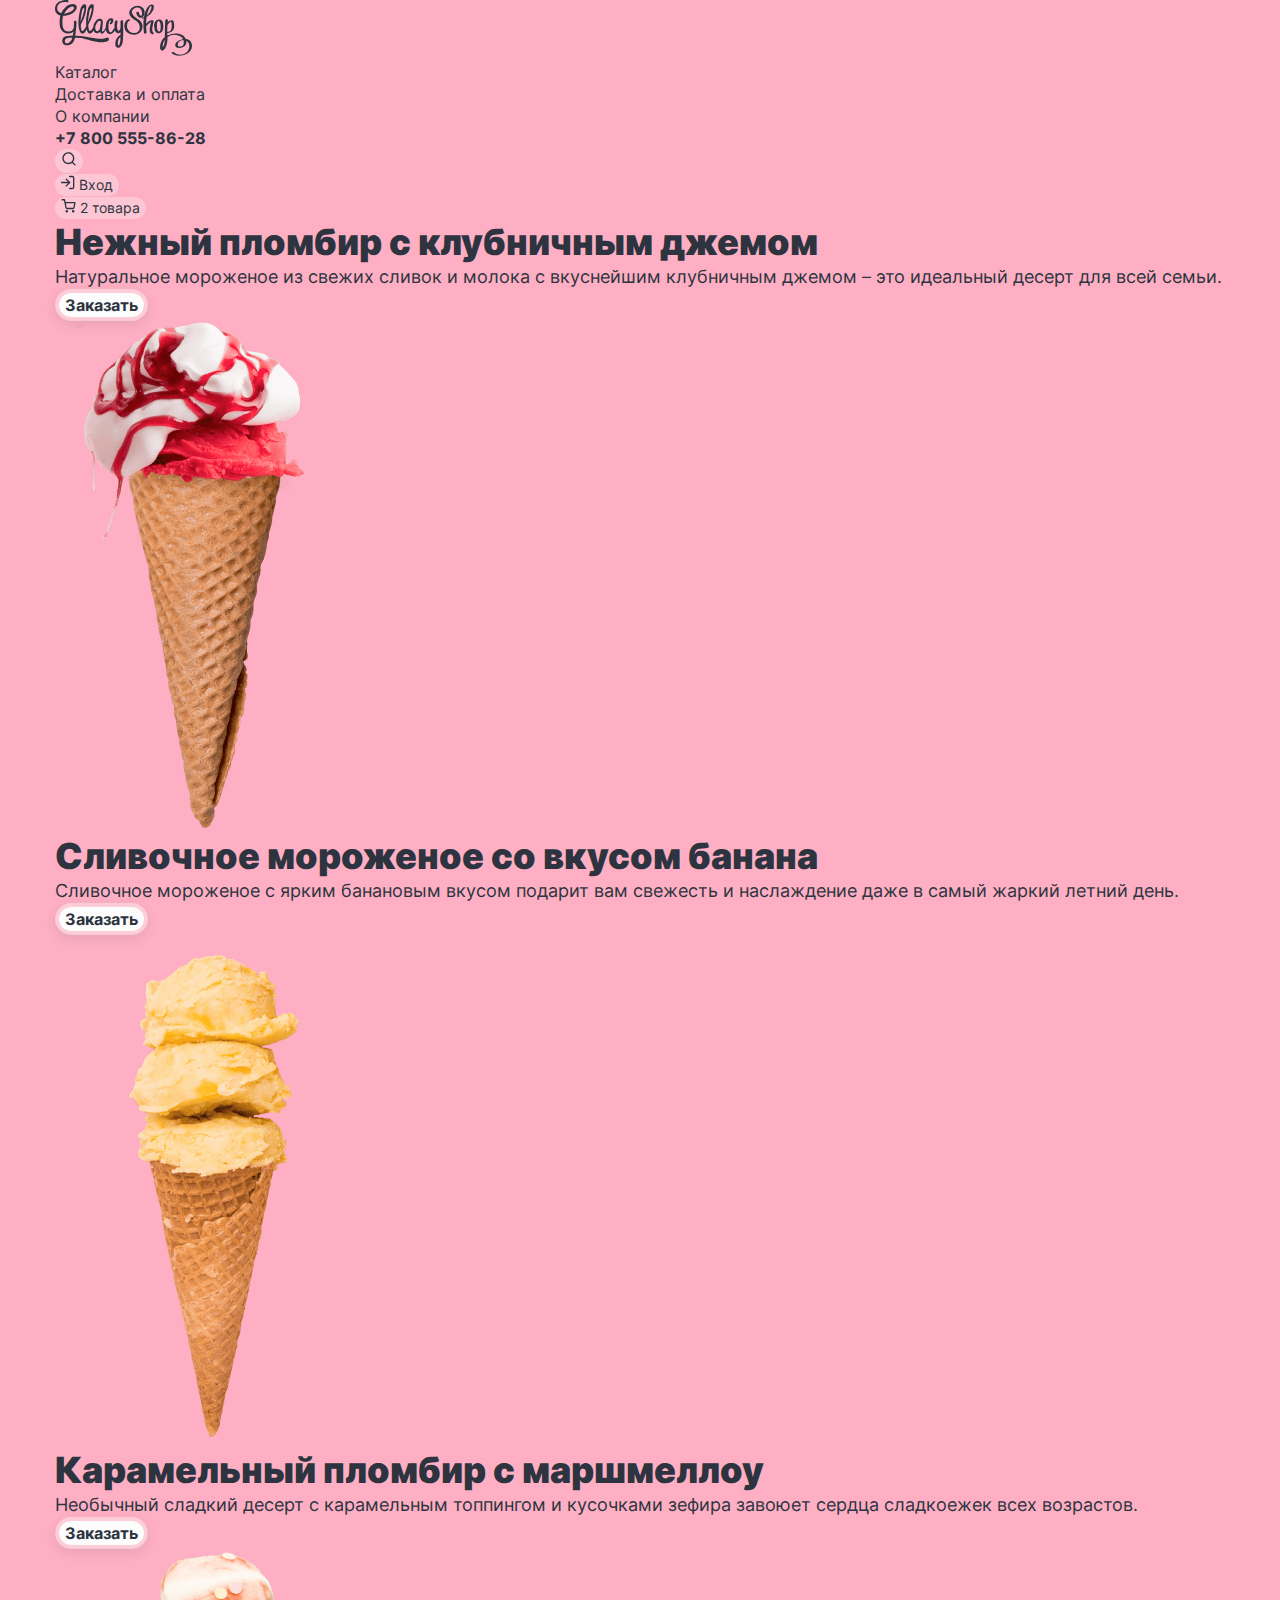
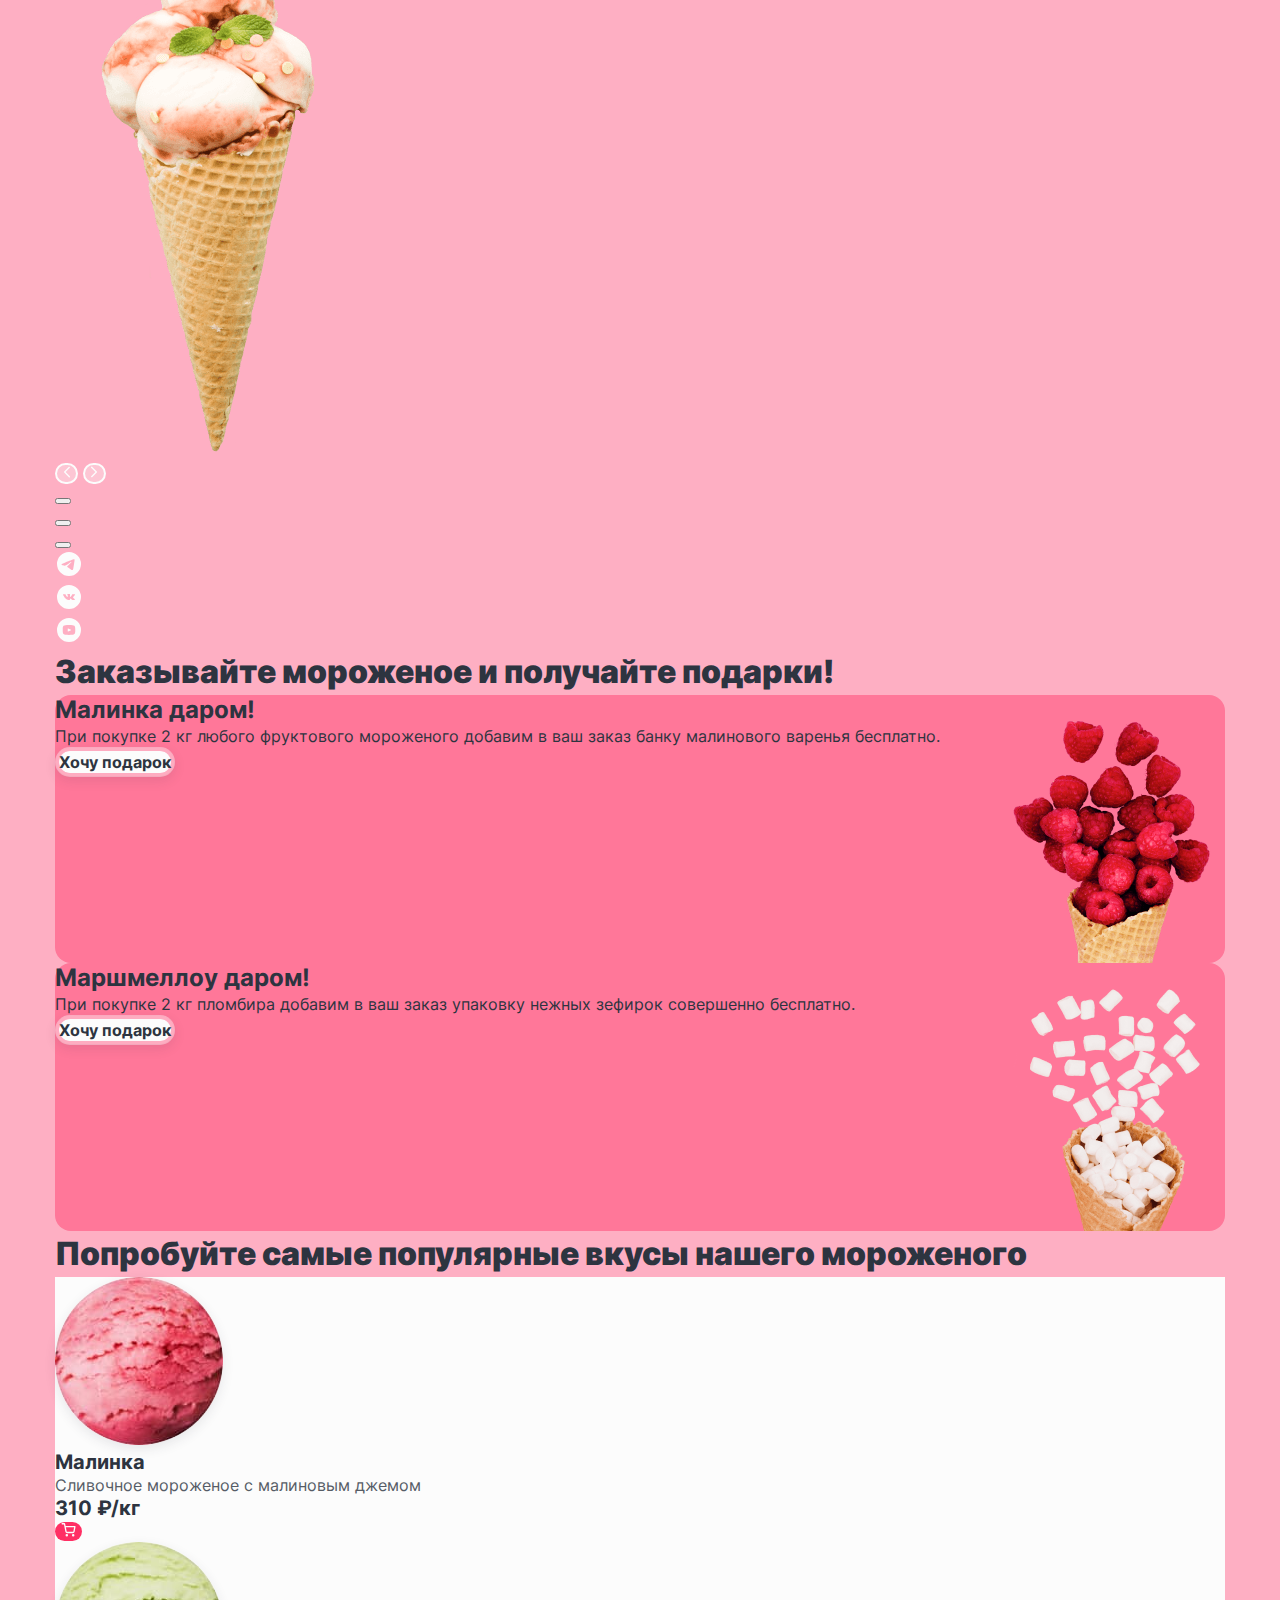
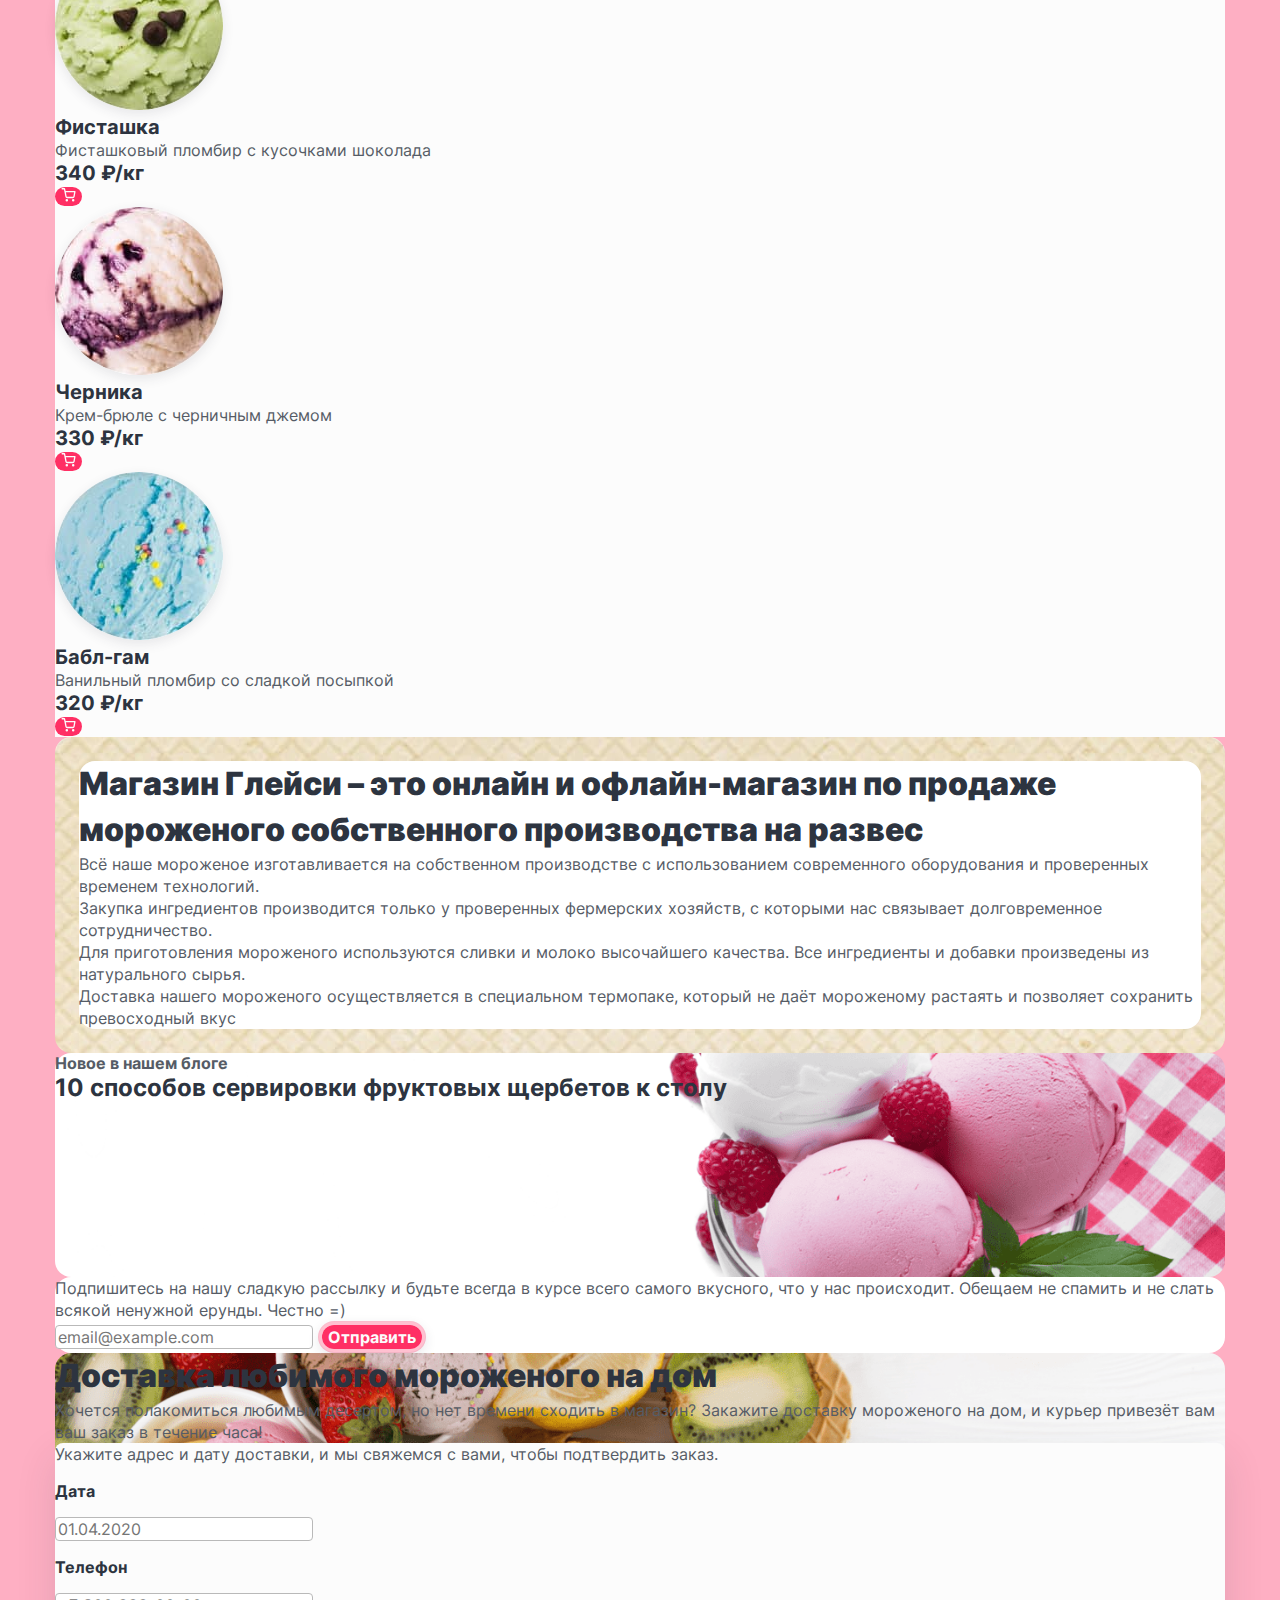
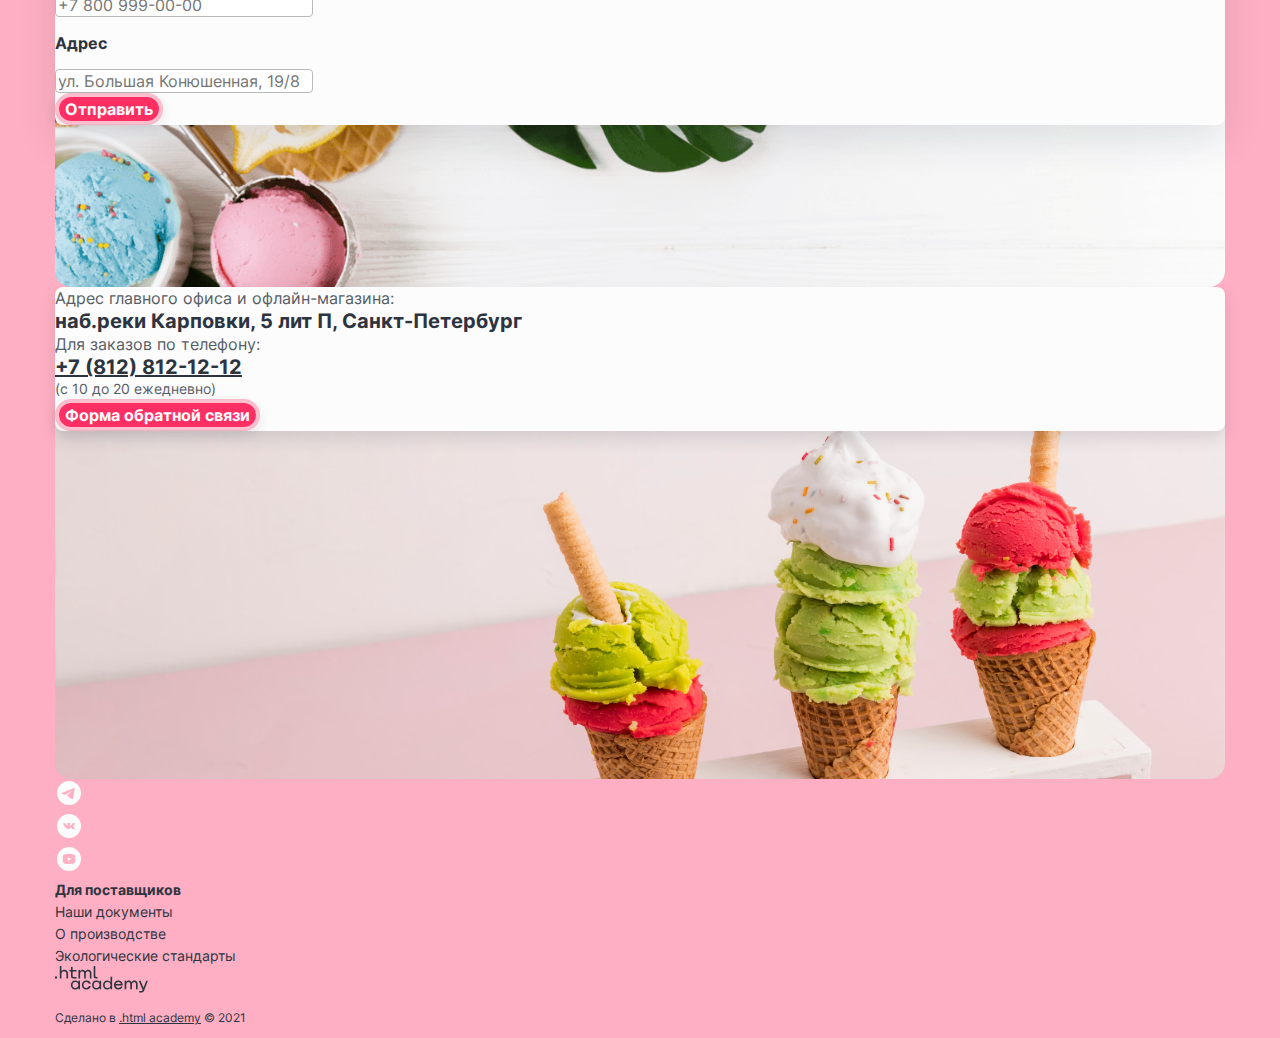
==== index.html @ 7d9c1f9c "Merge pull request #1 from elistratovamaria/master" ====
<!DOCTYPE html>
<html class="page" lang="ru">

  <head>
    <meta charset="utf-8">
    <title>Главная страница Глейси</title>
    <link rel="stylesheet" href="styles/styles.css">
  </head>

  <body class="page-body pink">
    <div class="container">
      <header class="main-header">
        <a class="logo" href="index.html">
          <img class="logo-img" src="images/logo.svg" width="137" height="56" alt="Логотип Глэйси.">
        </a>
        <nav class="main-nav">
          <ul class="main-menu">
            <li class="main-menu-item">
              <a class="main-menu-link" href="catalog.html">Каталог</a>
            </li>
            <li class="main-menu-item">
              <a class="main-menu-link" href="#">Доставка и оплата</a>
            </li>
            <li class="main-menu-item">
              <a class="main-menu-link" href="#">О компании</a>
            </li>
          </ul>
          <a class="nav-phone" href="tel:+78005558628">+7 800 555-86-28</a>
          <ul class="user-menu">
            <li class="user-menu-item">
              <button class="user-menu-button" type="button">
                <svg width="16" height="17" viewBox="0 0 16 17" fill="none" xmlns="http://www.w3.org/2000/svg">
                  <path fill-rule="evenodd" clip-rule="evenodd"
                    d="M2.66 8.19a4.67 4.67 0 1 1 9.34 0 4.67 4.67 0 0 1-9.34 0Zm8.42 4.69a6 6 0 1 1 .94-.94l2.45 2.44a.67.67 0 1 1-.94.95l-2.45-2.45Z"
                    fill="currentColor" />
                </svg>
                <span class="visually-hidden">Поиск</span>
              </button>
            </li>
            <li class="user-menu-item">
              <button class="user-menu-button" type="button">
                <svg width="14" height="15" viewBox="0 0 14 15" fill="none" xmlns="http://www.w3.org/2000/svg">
                  <path fill-rule="evenodd" clip-rule="evenodd"
                    d="M8 1.52c0-.36.3-.66.67-.66h2.66a2 2 0 0 1 2 2v9.33a2 2 0 0 1-2 2H8.67a.67.67 0 0 1 0-1.33h2.66a.67.67 0 0 0 .67-.67V2.86a.67.67 0 0 0-.67-.67H8.67A.67.67 0 0 1 8 1.52Zm-3.14 2.2a.67.67 0 0 1 .94 0l3.33 3.33a.67.67 0 0 1 .2.47.66.66 0 0 1-.2.48L5.8 11.33a.67.67 0 1 1-.94-.94l2.2-2.2H.66a.67.67 0 1 1 0-1.33h6.4l-2.2-2.2a.67.67 0 0 1 0-.94Z"
                    fill="currentColor" />
                </svg>
                <span class="user-menu-text">Вход</span>
              </button>
            </li>
            <li class="user-menu-item">
              <button class="user-menu-button" type="button">
                <svg width="15" height="14" viewBox="0 0 15 14" fill="none" xmlns="http://www.w3.org/2000/svg">
                  <path fill-rule="evenodd" clip-rule="evenodd"
                    d="M1.17.1a.67.67 0 1 0 0 1.34h1.77l.47 2.34v.05l.97 4.83a1.83 1.83 0 0 0 1.82 1.47h5.62a1.83 1.83 0 0 0 1.82-1.47l.93-4.86a.67.67 0 0 0-.66-.8h-9.3L4.14.65a.67.67 0 0 0-.66-.53H1.17Zm4.52 8.3-.81-4.06h8.23l-.78 4.07a.5.5 0 0 1-.49.39H6.18a.5.5 0 0 1-.49-.4Zm-1.13 3.96a1.25 1.25 0 1 1 2.49 0 1.25 1.25 0 0 1-2.5 0Zm6.37 0a1.25 1.25 0 1 1 2.5 0 1.25 1.25 0 0 1-2.5 0Z"
                    fill="currentColor" />
                </svg>
                <span class="user-menu-text">2 товара</span>
              </button>
            </li>
          </ul>
        </nav>
      </header>
      <main class="page-main">
        <h1 class="visually-hidden">Магазин мороженого Глэйси</h1>
        <section class="slider">
          <h2 class="visually-hidden">Слайдер</h2>
          <ul class="slider-list">
            <li class="slider-item slider-item-1 slider-item-active">
              <div class="slider-inner">
                <h3 class="slider-title">Нежный пломбир с клубничным джемом</h3>
                <p class="slider-text">Натуральное мороженое из свежих сливок
                  и молока с вкуснейшим клубничным джемом – это идеальный десерт для всей семьи. </p>
                <button class="slider-button button" type="button">Заказать</button>
              </div>
              <img class="slider-img" src="images/slider-strawberry.png" width="306" height="507"
                alt="Пломбир с клубничным джемом.">
            </li>
            <li class="slider-item slider-item-2 slider-item-inactive">
              <div class="slider-inner">
                <h3 class="slider-title">Сливочное мороженое со вкусом банана</h3>
                <p class="slider-text">Сливочное мороженое с ярким банановым вкусом подарит вам свежесть и наслаждение
                  даже
                  в самый жаркий летний день.</p>
                <button class="slider-button button" type="button">Заказать</button>
              </div>
              <img class="slider-img" src="images/slider-banana.png" width="306" height="507"
                alt="Мороженое со вкусом банана.">
            </li>
            <li class="slider-item slider-item-3 slider-item-inactive">
              <div class="slider-inner">
                <h3 class="slider-title">Карамельный пломбир с маршмеллоу</h3>
                <p class="slider-text">Необычный сладкий десерт с карамельным топпингом и кусочками зефира завоюет
                  сердца
                  сладкоежек всех возрастов.</p>
                <button class="slider-button button" type="button">Заказать</button>
              </div>
              <img class="slider-img" src="images/slider-marshmellow.png" width="306" height="507"
                alt="Карамельный пломбир">
            </li>
          </ul>
          <div class="slider-buttons">
            <button class="slider-button-nav slider-button-prev" type="button">
              <span class="visually-hidden">Предыдущий слайд</span>
              <svg width="7" height="12" viewBox="0 0 7 12" fill="none" xmlns="http://www.w3.org/2000/svg">
                <path fill-rule="evenodd" clip-rule="evenodd"
                  d="M5.86 11.14a.66.66 0 0 0 .95-.95L2.6 6l4.2-4.2a.67.67 0 0 0-.95-.94L1.2 5.52a.66.66 0 0 0 0 .94l4.66 4.68Z"
                  fill="currentColor" />
              </svg>
            </button>
            <button class="slider-button-nav slider-button-next" type="button">
              <span class="visually-hidden">Следующий слайд</span>
              <svg width="7" height="12" viewBox="0 0 7 12" fill="none" xmlns="http://www.w3.org/2000/svg">
                <path fill-rule="evenodd" clip-rule="evenodd"
                  d="M1.14.86a.66.66 0 1 0-.95.95L4.4 6 .2 10.2a.67.67 0 0 0 .95.94L5.8 6.48a.66.66 0 0 0 0-.94L1.15.86Z"
                  fill="currentColor" />
              </svg>
            </button>
          </div>
          <footer class="slider-footer">
            <ol class="slider-pagination">
              <li class="slider-pagination-item">
                <button class="slider-pagination-button slider-pagination-button-current" type="button">
                  <span class="visually-hidden">1 слайд</span>
                </button>
              </li>
              <li class="slider-pagination-item">
                <button class="slider-pagination-button" type="button">
                  <span class="visually-hidden">2 слайд</span>
                </button>
              </li>
              <li class="slider-pagination-item">
                <button class="slider-pagination-button" type="button">
                  <span class="visually-hidden">3 слайд</span>
                </button>
              </li>
            </ol>
            <div class="slider-socials socials">
              <ul class="socials-list">
                <li class="socials-item">
                  <a class="socials-link" href="https://t.me/htmlacademy">
                    <span class="visually-hidden">Telegram</span>
                    <svg width="28" height="28" viewBox="0 0 28 28" fill="none" xmlns="http://www.w3.org/2000/svg">
                      <path fill-rule="evenodd" clip-rule="evenodd"
                        d="M26 14a12 12 0 1 1-24 0 12 12 0 0 1 24 0Zm-11.57-3.14c-1.17.48-3.5 1.49-7 3.01-.57.23-.86.45-.9.67-.04.36.42.5 1.04.7l.27.08c.6.2 1.43.44 1.86.45.39 0 .82-.16 1.3-.48 3.27-2.21 4.96-3.33 5.06-3.35.08-.02.18-.04.25.02.07.07.07.18.06.22-.05.19-1.84 1.86-2.77 2.72a28.24 28.24 0 0 0-.82.79c-.57.54-1 .96.02 1.63.5.32.89.59 1.28.85a88.77 88.77 0 0 0 1.8 1.23c.5.35.95.67 1.5.62.32-.03.66-.33.82-1.23.4-2.13 1.18-6.73 1.36-8.63.01-.16 0-.31-.02-.47a.5.5 0 0 0-.17-.33.78.78 0 0 0-.46-.14c-.46.01-1.15.25-4.48 1.64Z"
                        fill="currentColor" />
                    </svg>
                  </a>
                </li>
                <li class="socials-item">
                  <a class="socials-link" href="https://vk.com/htmlacademy">
                    <span class="visually-hidden">Вконтакте</span>
                    <svg width="28" height="28" viewBox="0 0 28 28" fill="none" xmlns="http://www.w3.org/2000/svg">
                      <path fill-rule="evenodd" clip-rule="evenodd"
                        d="M26 14a12 12 0 1 1-24 0 12 12 0 0 1 24 0Zm-11.41 2.97h-.72s-1.58.09-2.98-1.18c-1.52-1.39-2.86-4.14-2.86-4.14s-.07-.18 0-.27c.1-.1.36-.1.36-.1l1.72-.01s.16.02.27.1c.1.05.15.17.15.17s.28.61.65 1.17c.71 1.08 1.05 1.32 1.29 1.2.35-.16.25-1.53.25-1.53s0-.5-.18-.71c-.14-.17-.41-.22-.53-.24-.1-.01.06-.2.26-.3.31-.13.86-.13 1.5-.13.5 0 .65.03.84.07.46.1.44.41.41 1.08l-.02.7v.18c-.01.34-.02.73.23.88.13.07.45 0 1.26-1.19.38-.56.66-1.23.66-1.23s.07-.12.16-.17c.1-.05.24-.04.24-.04h1.8s.54-.06.63.15c.1.23-.2.75-.94 1.61-.7.82-1.03 1.12-1 1.38.01.2.23.38.66.72.89.73 1.13 1.1 1.18 1.2l.01.01c.4.58-.44.62-.44.62l-1.6.02s-.34.06-.8-.2a3.94 3.94 0 0 1-.69-.6c-.33-.34-.65-.66-.91-.58-.45.12-.44.96-.44.96s0 .18-.1.28c-.1.1-.32.12-.32.12Z"
                        fill="currentColor" />
                    </svg>
                  </a>
                </li>
                <li class="socials-item">
                  <a class="socials-link" href="https://www.youtube.com/user/htmlacademyru">
                    <span class="visually-hidden">Youtube</span>
                    <svg width="28" height="28" viewBox="0 0 28 28" fill="none" xmlns="http://www.w3.org/2000/svg">
                      <path
                        d="m16 13.8-2.8-1.32c-.25-.11-.45.01-.45.29v2.46c0 .28.2.4.45.29L16 14.2c.25-.12.25-.3 0-.42ZM14 2a12 12 0 1 0 0 24 12 12 0 0 0 0-24Zm0 16.88c-6.14 0-6.25-.56-6.25-4.88s.1-4.88 6.25-4.88c6.14 0 6.25.56 6.25 4.88s-.1 4.88-6.25 4.88Z"
                        fill="currentColor" />
                    </svg>
                  </a>
                </li>
              </ul>
            </div>
          </footer>
        </section>
        <section class="gifts">
          <h2 class="gifts-title title">Заказывайте мороженое и получайте подарки!</h2>
          <div class="gifts-raspberry gifts-wrapper">
            <h3 class="gifts-subtitle">Малинка даром!</h3>
            <p class="gifts-text">При покупке 2 кг любого фруктового мороженого добавим в ваш заказ банку малинового
              варенья бесплатно.</p>
            <a class="gifts-link button" href="#">Хочу подарок</a>
          </div>
          <div class="gifts-marshmallow gifts-wrapper">
            <h3 class="gifts-subtitle">Маршмеллоу даром!</h3>
            <p class="gifts-text">При покупке 2 кг пломбира добавим в ваш заказ упаковку нежных зефирок совершенно
              бесплатно.</p>
            <a class="gifts-link button" href="#">Хочу подарок</a>
          </div>
        </section>
        <section class="popular">
          <h2 class="popular-title title">Попробуйте самые популярные вкусы нашего мороженого</h2>
          <ul class="popular-list">
            <li class="popular-item item">
              <div class="popular-item-wrapper item-wrapper">
                <img class="popular-item-img item-img" src="images/catalog-1.jpg" width="168" height="168" alt="">
              </div>
              <h3 class="popular-item-title item-title">Малинка</h3>
              <p class="popular-item-text item-text">Сливочное мороженое с малиновым джемом</p>
              <p class="popular-item-price item-price">310 ₽/кг</p>
              <button class="popular-item-button item-button">
                <span class="visually-hidden">Купить Малинку</span>
                <svg width="15" height="14" viewBox="0 0 15 14" fill="none" xmlns="http://www.w3.org/2000/svg">
                  <path fill-rule="evenodd" clip-rule="evenodd"
                    d="M1.17.1a.67.67 0 1 0 0 1.34h1.77l.47 2.34v.05l.97 4.83a1.83 1.83 0 0 0 1.82 1.47h5.62a1.83 1.83 0 0 0 1.82-1.47l.93-4.86a.67.67 0 0 0-.66-.8h-9.3L4.14.65a.67.67 0 0 0-.66-.53H1.17Zm4.52 8.3-.81-4.06h8.23l-.78 4.07a.5.5 0 0 1-.49.39H6.18a.5.5 0 0 1-.49-.4Zm-1.13 3.96a1.25 1.25 0 1 1 2.49 0 1.25 1.25 0 0 1-2.5 0Zm6.37 0a1.25 1.25 0 1 1 2.5 0 1.25 1.25 0 0 1-2.5 0Z"
                    fill="currentColor" />
                </svg>
              </button>
            </li>
            <li class="popular-item item">
              <div class="popular-item-wrapper item-wrapper">
                <img class="popular-item-img item-img" src="images/catalog-2.jpg" width="168" height="168" alt="">
              </div>
              <h3 class="popular-item-title item-title">Фисташка</h3>
              <p class="popular-item-text item-text">Фисташковый пломбир с кусочками шоколада</p>
              <p class="popular-item-price item-price">340 ₽/кг</p>
              <button class="popular-item-button item-button">
                <span class="visually-hidden">Купить Фисташку</span>
                <svg width="15" height="14" viewBox="0 0 15 14" fill="none" xmlns="http://www.w3.org/2000/svg">
                  <path fill-rule="evenodd" clip-rule="evenodd"
                    d="M1.17.1a.67.67 0 1 0 0 1.34h1.77l.47 2.34v.05l.97 4.83a1.83 1.83 0 0 0 1.82 1.47h5.62a1.83 1.83 0 0 0 1.82-1.47l.93-4.86a.67.67 0 0 0-.66-.8h-9.3L4.14.65a.67.67 0 0 0-.66-.53H1.17Zm4.52 8.3-.81-4.06h8.23l-.78 4.07a.5.5 0 0 1-.49.39H6.18a.5.5 0 0 1-.49-.4Zm-1.13 3.96a1.25 1.25 0 1 1 2.49 0 1.25 1.25 0 0 1-2.5 0Zm6.37 0a1.25 1.25 0 1 1 2.5 0 1.25 1.25 0 0 1-2.5 0Z"
                    fill="currentColor" />
                </svg>
              </button>
            </li>
            <li class="popular-item item">
              <div class="popular-item-wrapper item-wrapper">
                <img class="popular-item-img item-img" src="images/catalog-3.jpg" width="168" height="168" alt="">
              </div>
              <h3 class="popular-item-title item-title">Черника</h3>
              <p class="popular-item-text item-text">Крем-брюле с черничным джемом</p>
              <p class="popular-item-price item-price">330 ₽/кг</p>
              <button class="popular-item-button item-button">
                <span class="visually-hidden">Купить Чернику</span>
                <svg width="15" height="14" viewBox="0 0 15 14" fill="none" xmlns="http://www.w3.org/2000/svg">
                  <path fill-rule="evenodd" clip-rule="evenodd"
                    d="M1.17.1a.67.67 0 1 0 0 1.34h1.77l.47 2.34v.05l.97 4.83a1.83 1.83 0 0 0 1.82 1.47h5.62a1.83 1.83 0 0 0 1.82-1.47l.93-4.86a.67.67 0 0 0-.66-.8h-9.3L4.14.65a.67.67 0 0 0-.66-.53H1.17Zm4.52 8.3-.81-4.06h8.23l-.78 4.07a.5.5 0 0 1-.49.39H6.18a.5.5 0 0 1-.49-.4Zm-1.13 3.96a1.25 1.25 0 1 1 2.49 0 1.25 1.25 0 0 1-2.5 0Zm6.37 0a1.25 1.25 0 1 1 2.5 0 1.25 1.25 0 0 1-2.5 0Z"
                    fill="currentColor" />
                </svg>
              </button>
            </li>
            <li class="popular-item item">
              <div class="popular-item-wrapper item-wrapper">
                <img class="popular-item-img item-img" src="images/catalog-4.jpg" width="168" height="168" alt="">
              </div>
              <h3 class="popular-item-title item-title">Бабл-гам</h3>
              <p class="popular-item-text item-text">Ванильный пломбир со сладкой посыпкой</p>
              <p class="popular-item-price item-price">320 ₽/кг</p>
              <button class="popular-item-button item-button">
                <span class="visually-hidden">Купить Бабл-гам</span>
                <svg width="15" height="14" viewBox="0 0 15 14" fill="none" xmlns="http://www.w3.org/2000/svg">
                  <path fill-rule="evenodd" clip-rule="evenodd"
                    d="M1.17.1a.67.67 0 1 0 0 1.34h1.77l.47 2.34v.05l.97 4.83a1.83 1.83 0 0 0 1.82 1.47h5.62a1.83 1.83 0 0 0 1.82-1.47l.93-4.86a.67.67 0 0 0-.66-.8h-9.3L4.14.65a.67.67 0 0 0-.66-.53H1.17Zm4.52 8.3-.81-4.06h8.23l-.78 4.07a.5.5 0 0 1-.49.39H6.18a.5.5 0 0 1-.49-.4Zm-1.13 3.96a1.25 1.25 0 1 1 2.49 0 1.25 1.25 0 0 1-2.5 0Zm6.37 0a1.25 1.25 0 1 1 2.5 0 1.25 1.25 0 0 1-2.5 0Z"
                    fill="currentColor" />
                </svg>
              </button>
            </li>
          </ul>
        </section>
        <section class="about">
          <div class="about-wrapper">
            <h2 class="about-title title">Магазин Глейси – это онлайн и офлайн-магазин по продаже мороженого
              собственного
              производства на развес</h2>
            <ul class="about-list">
              <li class="about-item">Всё наше мороженое изготавливается на собственном производстве с использованием
                современного оборудования и проверенных временем технологий.</li>
              <li class="about-item">Закупка ингредиентов производится только у проверенных фермерских хозяйств, с
                которыми
                нас связывает долговременное сотрудничество.</li>
              <li class="about-item">Для приготовления мороженого используются сливки и молоко высочайшего качества. Все
                ингредиенты и добавки произведены из натурального сырья.</li>
              <li class="about-item">Доставка нашего мороженого осуществляется в специальном термопаке, который не даёт
                мороженому растаять и позволяет сохранить превосходный вкус</li>
            </ul>
          </div>
        </section>
        <div class="news-mailing-wrapper">
          <section class="news">
            <a class="news-link" href="#">
              <h2 class="news-title">Новое в нашем блоге</h2>
              <p class="news-text">10 способов сервировки фруктовых щербетов к столу</p>
            </a>
          </section>
          <section class="mailing">
            <div class="mailing-inner">
              <h2 class="visually-hidden">Рассылка</h2>
              <p class="mailing-text">Подпишитесь на нашу сладкую рассылку и будьте всегда в курсе всего самого
                вкусного,
                что у нас происходит. Обещаем не спамить и не слать всякой ненужной ерунды. Честно =)</p>
              <form class="mailing-form" method="post" action="https://echo.htmlacademy.ru/">
                <input class="mailing-form-input" type="email" name="mailing" id="mailing"
                  placeholder="email@example.com">
                <label class="visually-hidden" for="mailing">Введите email</label>
                <button class="mailing-button button button-pink" type="button">Отправить</button>
              </form>
            </div>
          </section>
        </div>
        <section class="delivery">
          <h2 class="delivery-title title">Доставка любимого мороженого на дом</h2>
          <p class="delivery-text">Хочется полакомиться любимым десертом, но нет времени сходить в магазин? Закажите
            доставку мороженого на дом, и курьер привезёт вам ваш заказ в течение часа!</p>
          <div class="delivery-form-wrapper">
            <p class="delivery-text">Укажите адрес и дату доставки, и мы свяжемся с вами, чтобы подтвердить заказ.</p>
            <form class="delivery-form" method="post" action="https://echo.htmlacademy.ru/">
              <div class="delivery-form-field-group">
                <p class="delivery-form-text">Дата</p>
                <input class="delivery-form-input" type="text" name="date" id="date" placeholder="01.04.2020">
                <label class="visually-hidden" for="date">Введите дату</label>
              </div>
              <div class="delivery-form-field-group">
                <p class="delivery-form-text">Телефон</p>
                <input class="delivery-form-input" type="tel" name="phone" id="phone" placeholder="+7 800 999-00-00">
                <label class="visually-hidden" for="phone">Введите телефон</label>
              </div>
              <div class="delivery-form-field-group">
                <p class="delivery-form-text">Адрес</p>
                <input class="delivery-form-input" type="text" name="address" id="address"
                  placeholder="ул. Большая Конюшенная, 19/8">
                <label class="visually-hidden" for="date">Введите адрес</label>
              </div>
              <button class="delivery-button button button-pink" type="button">Отправить</button>
            </form>
          </div>
        </section>
        <section class="contacts">
          <h2 class="visually-hidden">Контакты</h2>
          <div class="contacts-wrapper">
            <p class="contacts-title">Адрес главного офиса и офлайн-магазина:</p>
            <p class="contacts-text contacts-address">наб.реки Карповки, 5 лит П, Санкт-Петербург</p>
            <p class="contacts-title">Для заказов по телефону:</p>
            <a class="contacts-text contacts-phone" href="tel:+78128121212">+7 (812) 812-12-12</a>
            <p class="contacts-phone-mark">(с 10 до 20 ежедневно)</p>
            <button class="contacts-connection-link button button-pink" type="button">Форма обратной связи</button>
          </div>
        </section>
      </main>
      <footer class="main-footer">
        <div class="footer-socials socials">
          <ul class="socials-list">
            <li class="socials-item">
              <a class="socials-link" href="https://t.me/htmlacademy">
                <span class="visually-hidden">Telegram</span>
                <svg width="28" height="28" viewBox="0 0 28 28" fill="none" xmlns="http://www.w3.org/2000/svg">
                  <path fill-rule="evenodd" clip-rule="evenodd"
                    d="M26 14a12 12 0 1 1-24 0 12 12 0 0 1 24 0Zm-11.57-3.14c-1.17.48-3.5 1.49-7 3.01-.57.23-.86.45-.9.67-.04.36.42.5 1.04.7l.27.08c.6.2 1.43.44 1.86.45.39 0 .82-.16 1.3-.48 3.27-2.21 4.96-3.33 5.06-3.35.08-.02.18-.04.25.02.07.07.07.18.06.22-.05.19-1.84 1.86-2.77 2.72a28.24 28.24 0 0 0-.82.79c-.57.54-1 .96.02 1.63.5.32.89.59 1.28.85a88.77 88.77 0 0 0 1.8 1.23c.5.35.95.67 1.5.62.32-.03.66-.33.82-1.23.4-2.13 1.18-6.73 1.36-8.63.01-.16 0-.31-.02-.47a.5.5 0 0 0-.17-.33.78.78 0 0 0-.46-.14c-.46.01-1.15.25-4.48 1.64Z"
                    fill="currentColor" />
                </svg>
              </a>
            </li>
            <li class="socials-item">
              <a class="socials-link" href="https://vk.com/htmlacademy">
                <span class="visually-hidden">Вконтакте</span>
                <svg width="28" height="28" viewBox="0 0 28 28" fill="none" xmlns="http://www.w3.org/2000/svg">
                  <path fill-rule="evenodd" clip-rule="evenodd"
                    d="M26 14a12 12 0 1 1-24 0 12 12 0 0 1 24 0Zm-11.41 2.97h-.72s-1.58.09-2.98-1.18c-1.52-1.39-2.86-4.14-2.86-4.14s-.07-.18 0-.27c.1-.1.36-.1.36-.1l1.72-.01s.16.02.27.1c.1.05.15.17.15.17s.28.61.65 1.17c.71 1.08 1.05 1.32 1.29 1.2.35-.16.25-1.53.25-1.53s0-.5-.18-.71c-.14-.17-.41-.22-.53-.24-.1-.01.06-.2.26-.3.31-.13.86-.13 1.5-.13.5 0 .65.03.84.07.46.1.44.41.41 1.08l-.02.7v.18c-.01.34-.02.73.23.88.13.07.45 0 1.26-1.19.38-.56.66-1.23.66-1.23s.07-.12.16-.17c.1-.05.24-.04.24-.04h1.8s.54-.06.63.15c.1.23-.2.75-.94 1.61-.7.82-1.03 1.12-1 1.38.01.2.23.38.66.72.89.73 1.13 1.1 1.18 1.2l.01.01c.4.58-.44.62-.44.62l-1.6.02s-.34.06-.8-.2a3.94 3.94 0 0 1-.69-.6c-.33-.34-.65-.66-.91-.58-.45.12-.44.96-.44.96s0 .18-.1.28c-.1.1-.32.12-.32.12Z"
                    fill="currentColor" />
                </svg>
              </a>
            </li>
            <li class="socials-item">
              <a class="socials-link" href="https://www.youtube.com/user/htmlacademyru">
                <span class="visually-hidden">Youtube</span>
                <svg width="28" height="28" viewBox="0 0 28 28" fill="none" xmlns="http://www.w3.org/2000/svg">
                  <path
                    d="m16 13.8-2.8-1.32c-.25-.11-.45.01-.45.29v2.46c0 .28.2.4.45.29L16 14.2c.25-.12.25-.3 0-.42ZM14 2a12 12 0 1 0 0 24 12 12 0 0 0 0-24Zm0 16.88c-6.14 0-6.25-.56-6.25-4.88s.1-4.88 6.25-4.88c6.14 0 6.25.56 6.25 4.88s-.1 4.88-6.25 4.88Z"
                    fill="currentColor" />
                </svg>
              </a>
            </li>
          </ul>
        </div>
        <div class="footer-menu">
          <ul class="footer-menu-list">
            <li class="footer-menu-item">
              <a class="footer-menu-link" href="#">Для поставщиков</a>
            </li>
            <li class="footer-menu-item">
              <a class="footer-menu-link" href="#">Наши документы</a>
            </li>
            <li class="footer-menu-item">
              <a class="footer-menu-link" href="#">О производстве</a>
            </li>
            <li class="footer-menu-item">
              <a class="footer-menu-link" href="#">Экологические стандарты</a>
            </li>
          </ul>
        </div>
        <div class="copyright">
          <a class="copyright-link" href="https://htmlacademy.ru/">
            <img class="copyright-logo" src="images/logo-htmlacademy.svg" width="93" height="27"
              alt="Логотип HTMLAcademy">
          </a>
          <p class="copyright-text">
            <span>Сделано в</span>
            <a class="copyright-text-link" href="https://htmlacademy.ru/">.html academy</a>
            <span>© 2021</span>
          </p>
        </div>
      </footer>
    </div>
  </body>

</html>
---- styles/styles.css ----
/*Root*/

:root {
  --extra-dark: #2d3440;
  --extra-dark-1: rgba(45, 52, 64, 0.1);
  --extra-dark-12: rgba(45, 52, 64, 0.12);
  --dark: #565c66;
  --neutral: #b9b9b9;
  --light: #e7e7e7;
  --extra-light: #fcfcfc;
  --extra-light-3: rgba(252, 252, 252, 0.3);
  --extra-light-4: rgba(252, 252, 252, 0.4);
  --white: #ffffff;
  --extra-bright-pink: #ff2f64;
  --extra-bright-pink-3: rgba(255, 47, 100, 0.3);
  --bright-pink: #ff4a78;
  --neutral-pink: #ff7799;
  --light-pink: #feafc3;
  --extra-light-pink: #ffcbd8;
  --blue: #69a9ff;
  --yellow: #fcc850;
  --red: #ea5454;
}

/*Global*/

@font-face {
  font-family: "Inter";
  font-style: normal;
  font-weight: 400;
  src: url("../fonts/inter-400.woff2") format("woff2");
  font-display: swap;
}

@font-face {
  font-family: "Inter";
  font-style: normal;
  font-weight: 700;
  src: url("../fonts/inter-700.woff2") format("woff2");
  font-display: swap;
}

@font-face {
  font-family: "Inter";
  font-style: normal;
  font-weight: 900;
  src: url("../fonts/inter-900.woff2") format("woff2");
  font-display: swap;
}

*,
*::before,
*::after {
  box-sizing: border-box;
}


img {
  max-width: 100%;
  object-fit: cover;
}

.visually-hidden {
  position: absolute;
  width: 1px;
  height: 1px;
  margin: -1px;
  padding: 0;
  border: 0;
  clip: rect(0 0 0 0);
  overflow: hidden;
}

.page {
  height: 100%;
}

.page-body {
  display: flex;
  flex-direction: column;
  min-width: 1200px;
  height: 100%;
  margin: 0;
  font-family: "Inter", sans-serif;
  font-weight: 400;
  font-size: 16px;
  line-height: 22px;
  color: var(--dark);
  background-color: var(--light-pink);
}

.pink {
  background-color: var(--light-pink);
}

.blue {
  background-color: var(--blue);
}

.yellow {
  background-color: var(--yellow);
}

.container {
  width: 1170px;
  margin: 0 auto;
}

/*Button*/

.button {
  font: inherit;
  font-weight: 700;
  text-decoration: none;
  color: var(--extra-dark);
  background-color: var(--extra-light);
  border: 4px solid var(--extra-light-4);
  border-radius: 26px;
  box-shadow: 0 4px 12px var(--extra-dark-1);
  background-clip: padding-box;
}

.button-pink {
  color: var(--extra-light);
  background-color: var(--extra-bright-pink);
  border: 4px solid var(--extra-bright-pink-3);
}

/*Header*/

.main-menu {
  margin: 0;
  padding: 0;
  list-style: none;
}

.main-menu-link {
  font-size: 16px;
  line-height: 20px;
  color: var(--extra-dark);
  text-decoration: none;
}

.nav-phone {
  font-size: 16px;
  line-height: 20px;
  font-weight: 700;
  color: var(--extra-dark);
  text-decoration: none;
}

.user-menu {
  margin: 0;
  padding: 0;
  list-style: none;
}

.user-menu-button {
  font-family: inherit;
  font-size: 14px;
  line-height: 20px;
  color: var(--extra-dark);
  background-color: var(--extra-light-3);
  border: none;
  border-radius: 27px;
  cursor: pointer;
}

/*Slider*/

.slider-list {
  margin: 0;
  padding: 0;
  list-style: none;
}

.slider-title {
  margin: 0;
  font-size: 36px;
  line-height: 46px;
  font-weight: 900;
  color: var(--extra-dark);
}

.slider-text {
  margin: 0;
  font-size: 18px;
  line-height: 24px;
  color: var(--extra-dark);
}

.slider-button-nav {
  color: var(--extra-light);
  background-color: var(--extra-light-3);
  border: 2px solid var(--extra-light);
  border-radius: 26px;
}

.slider-pagination {
  margin: 0;
  padding: 0;
  list-style: none;
}

/*Socials*/

.socials-list {
  margin: 0;
  padding: 0;
  list-style: none;
}

.socials-link {
  color: var(--extra-light);
}

/*Gifts*/

.title {
  margin: 0;
  font-size: 32px;
  line-height: 46px;
  font-weight: 900;
  color: var(--extra-dark);
}

.gifts-subtitle {
  margin: 0;
  font-size: 24px;
  line-height: 30px;
  font-weight: 700;
  color: var(--extra-dark);
}

.gifts-text {
  margin: 0;
  color: var(--extra-dark);
}

.gifts-wrapper {
  min-height: 268px;
  background-color: var(--neutral-pink);
  background-repeat: no-repeat;
  background-position: 100% 0;
  border-radius: 16px;
}

.gifts-raspberry {
  background-image: url("../images/raspberry.png");
}

.gifts-marshmallow {
  background-image: url("../images/marshmellow.png");
}

.gifts-link {
  display: inline-block;
}

/*Popular*/

.popular-list {
  margin: 0;
  padding: 0;
  list-style: none;
}

/*Catalog*/

.item {
  background-color: var(--extra-light);
}

.item-img {
  border-radius: 50%;
  box-shadow: 0 4px 12px var(--extra-dark-1);
}

.item-title {
  margin: 0;
  font-size: 20px;
  line-height: 24px;
  font-weight: 700;
  color: var(--extra-dark);
}

.item-text {
  margin: 0;
}

.item-price {
  margin: 0;
  font-size: 20px;
  line-height: 24px;
  font-weight: 700;
  color: var(--extra-dark);
}

.item-button {
  color: var(--extra-light);
  background-color: var(--extra-bright-pink);
  border: none;
  border-radius: 26px;
}

/*About*/

.about {
  padding: 24px;
  border-radius: 16px;
  background-image: url("../images/background-about.jpg");
}

.about-wrapper {
  border-radius: 16px;
  background-color: var(--white);
}

.about-list {
  margin: 0;
  padding: 0;
  list-style: none;
}

/*News*/

.news {
  min-height: 224px;
  background-image: url("../images/background-blog.png");
  background-size: cover;
  background-repeat: no-repeat;
  background-position: 50% 50%;
  border-radius: 16px;
}

.news-link {
  text-decoration: none;
  color: var(--dark);
}

.news-title {
  margin: 0;
  font-size: 16px;
  line-height: 20px;
}

.news-text {
  margin: 0;
  font-size: 24px;
  line-height: 30px;
  font-weight: 700;
  color: var(--extra-dark);
}

/*Mailing*/

.mailing-inner {
  background-color: var(--white);
  border-radius: 16px;
}

.mailing-text {
  margin: 0;
}

.mailing-form-input {
  font-family: inherit;
  font-size: 16px;
  line-height: 20px;
  color: var(--neutral);
  border: 1px solid var(--neutral);
  border-radius: 4px;
}

/*Delivery*/

.delivery {
  min-height: 534px;
  background-image: url("../images/background-mailing.png");/*Перевернуть*/
  background-size: cover;
  border-radius: 16px;
}

.delivery-text {
  margin: 0;
}

.delivery-form-wrapper {
  background-color: var(--extra-light);
  box-shadow: 0 15px 40px var(--extra-dark-12);
  border-radius: 8px;
}

.delivery-form-text {
  line-height: 20px;
  font-weight: 700;
  color: var(--extra-dark);
}

.delivery-form-input {
  font-family: inherit;
  font-size: 16px;
  line-height: 20px;
  color: var(--neutral);
  border: 1px solid var(--neutral);
  border-radius: 4px;
}

/*Contacts*/

.contacts {
  min-height: 492px;
  background-image: url("../images/background-contacts.jpg");
  background-size: cover;
  border-radius: 16px;
}

.contacts-wrapper {
  background-color: var(--extra-light);
  box-shadow: 0 8px 16px var(--extra-dark-12);
  border-radius: 8px;
}

.contacts-title {
  margin: 0;
}

.contacts-text {
  margin: 0;
  font-size: 20px;
  line-height: 24px;
  font-weight: 700;
  color: var(--extra-dark);
}

.contacts-phone-mark {
  margin: 0;
  font-size: 14px;
  line-height: 20px;
}

/*Footer*/

.footer-menu-list {
  margin: 0;
  padding: 0;
  list-style: none;
}

.footer-menu-link {
  font-size: 14px;
  line-height: 20px;
  color: var(--extra-dark);
  text-decoration: none;
}

.footer-menu-item:first-child .footer-menu-link {
  font-weight: 700;
}

.copyright-text {
  font-size: 12px;
  line-height: 16px;
  color: var(--extra-dark);
}

.copyright-text-link {
  color: var(--extra-dark);
}
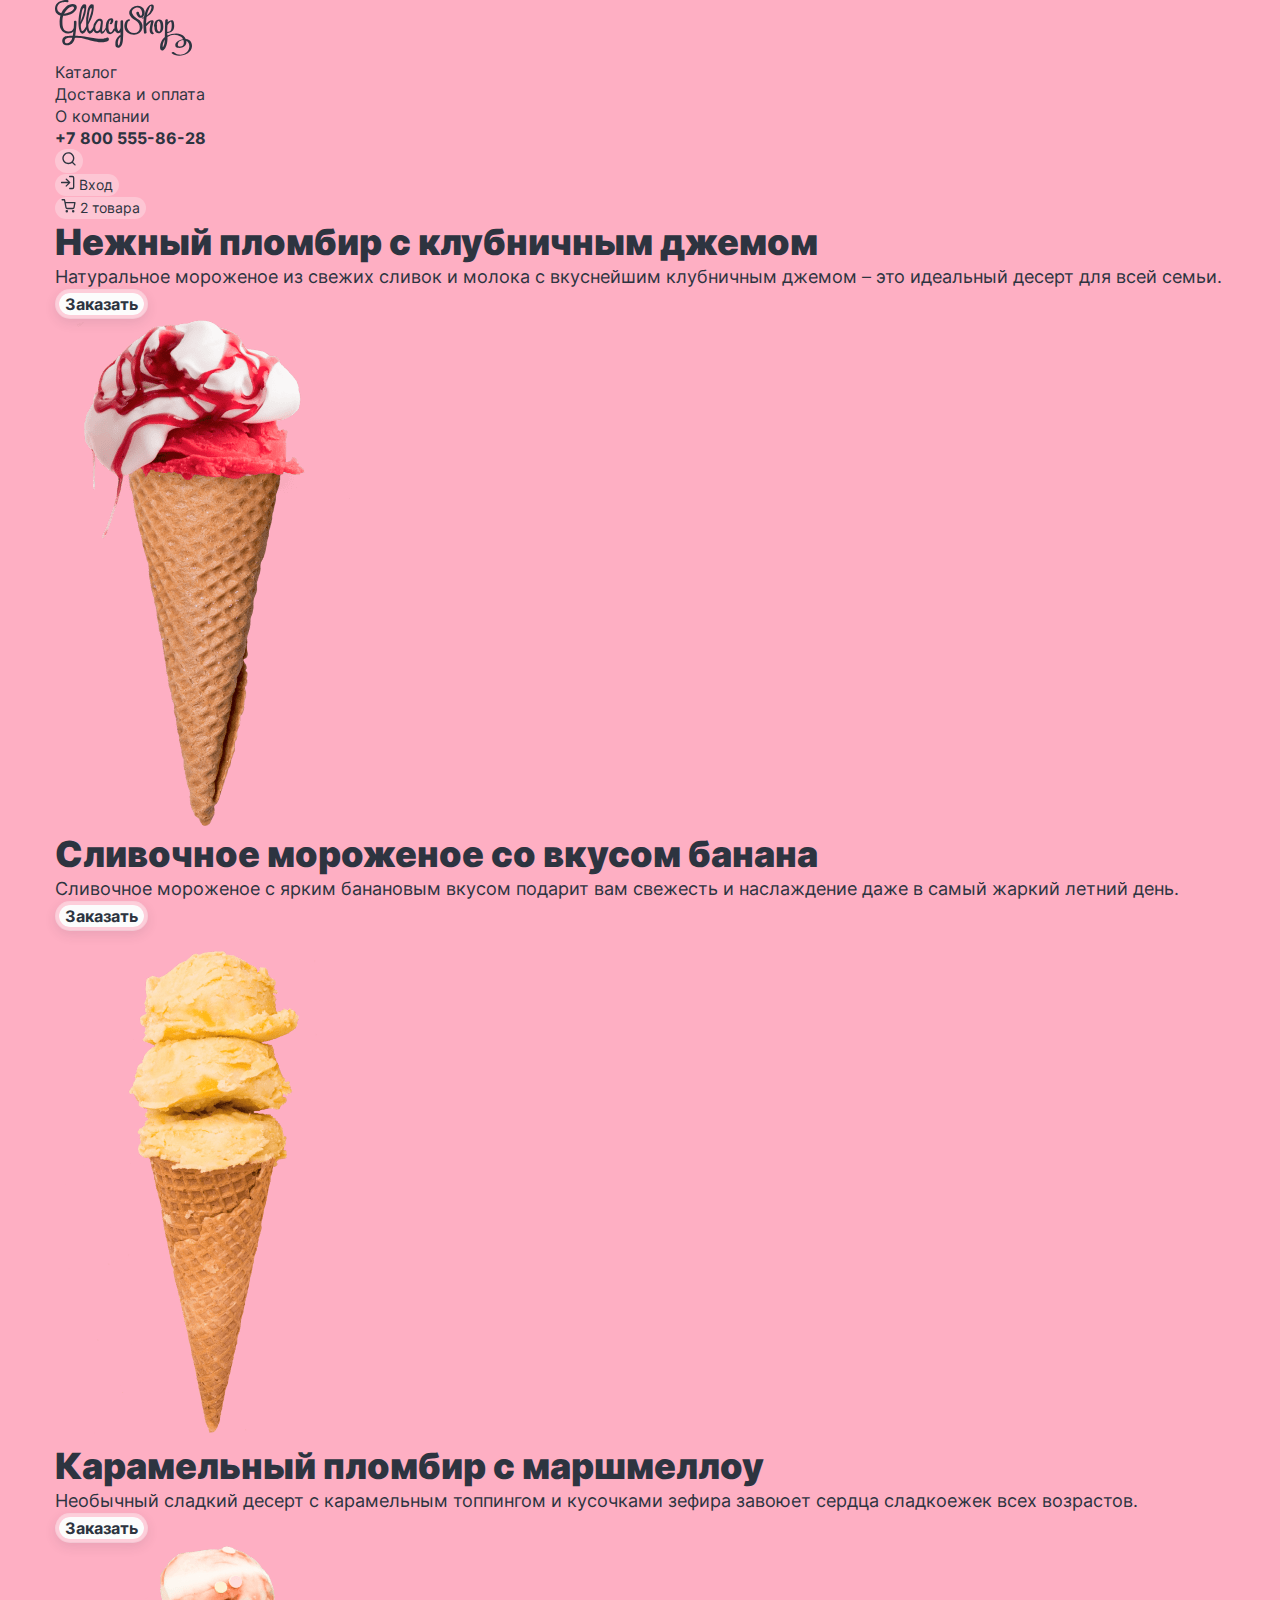
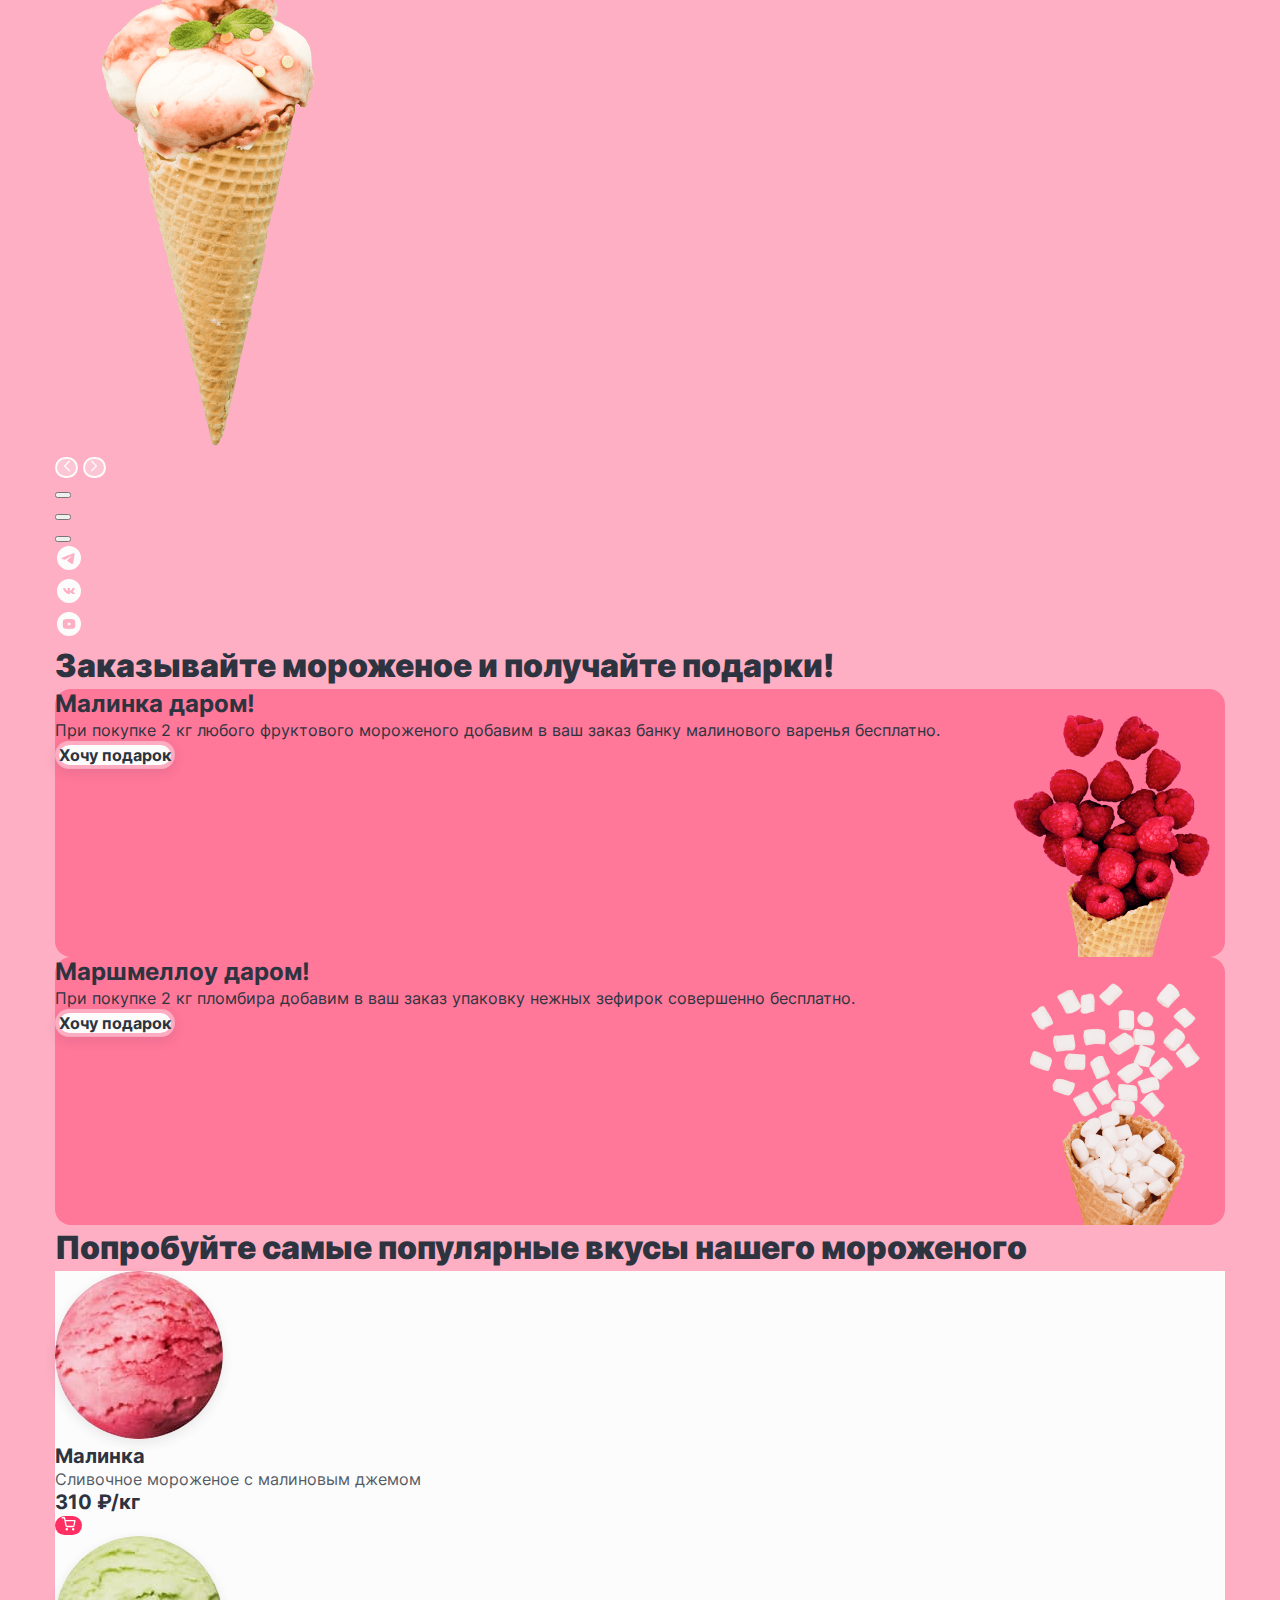
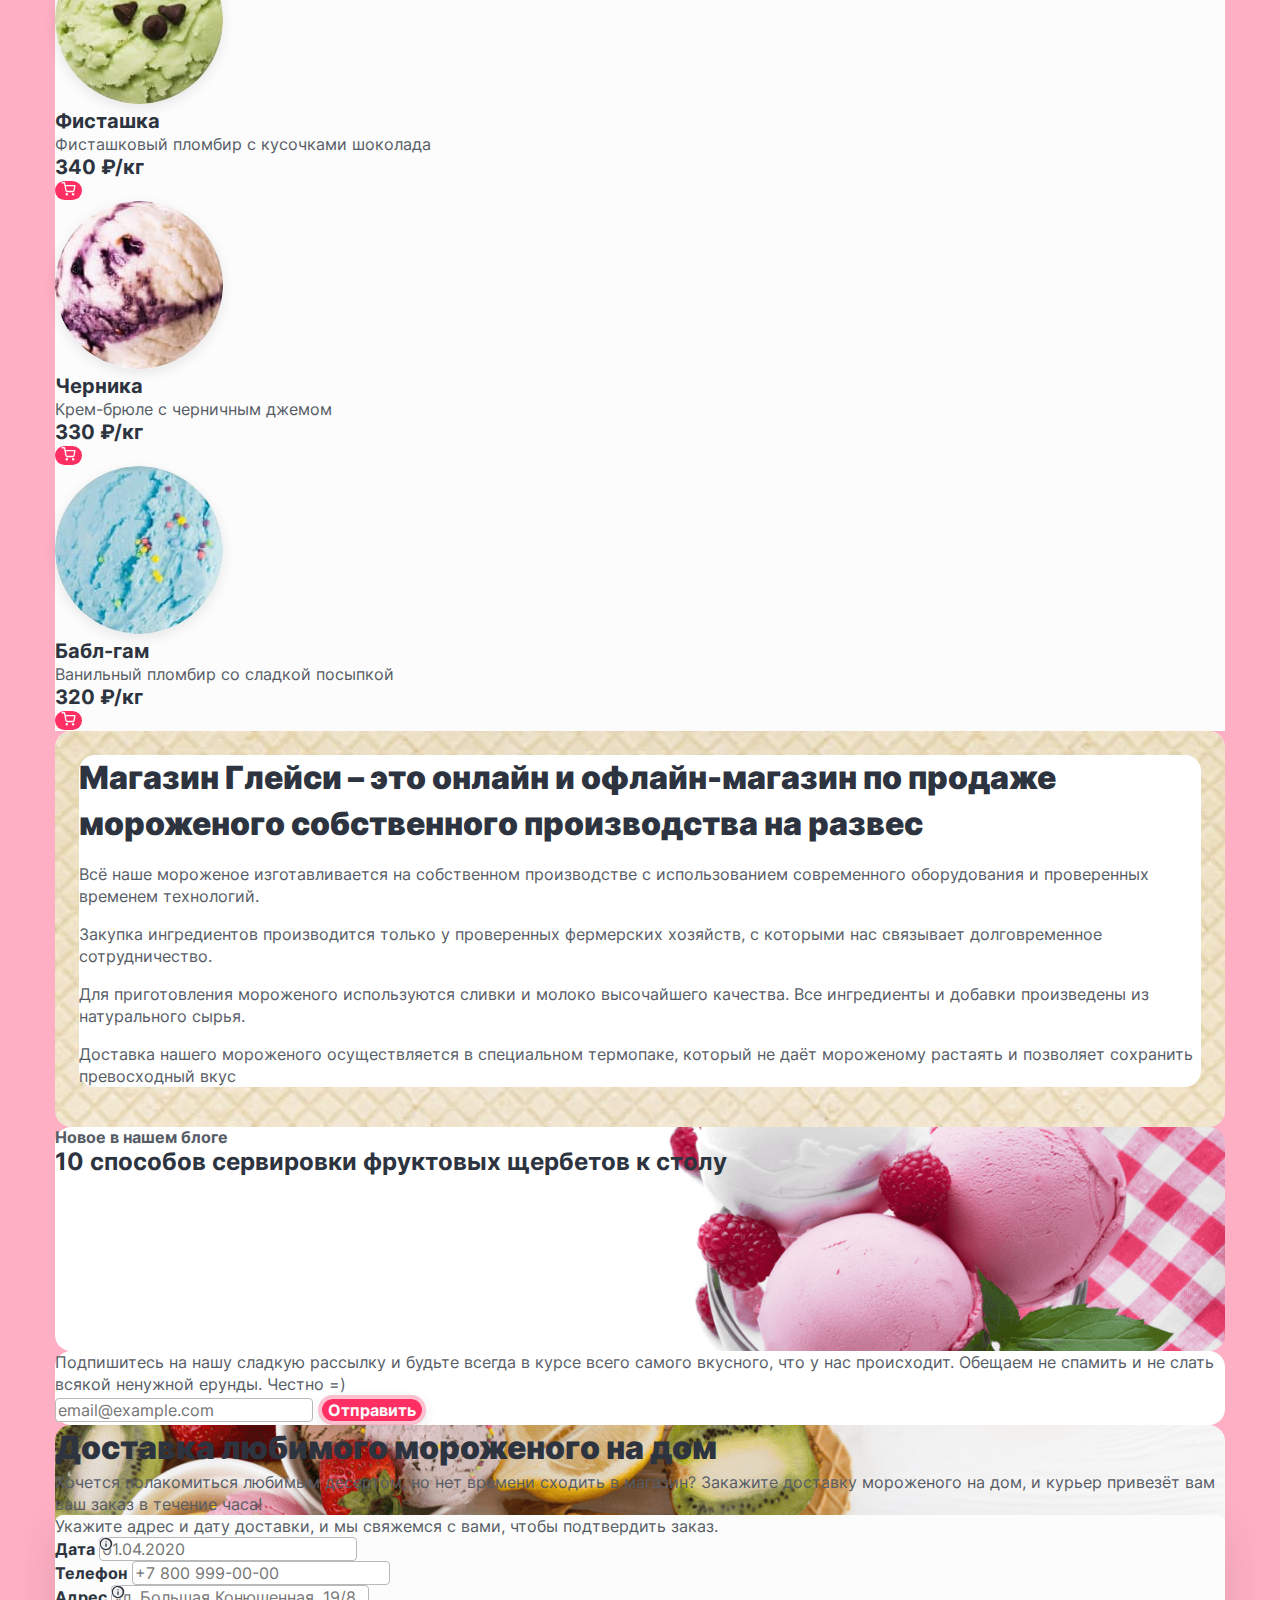
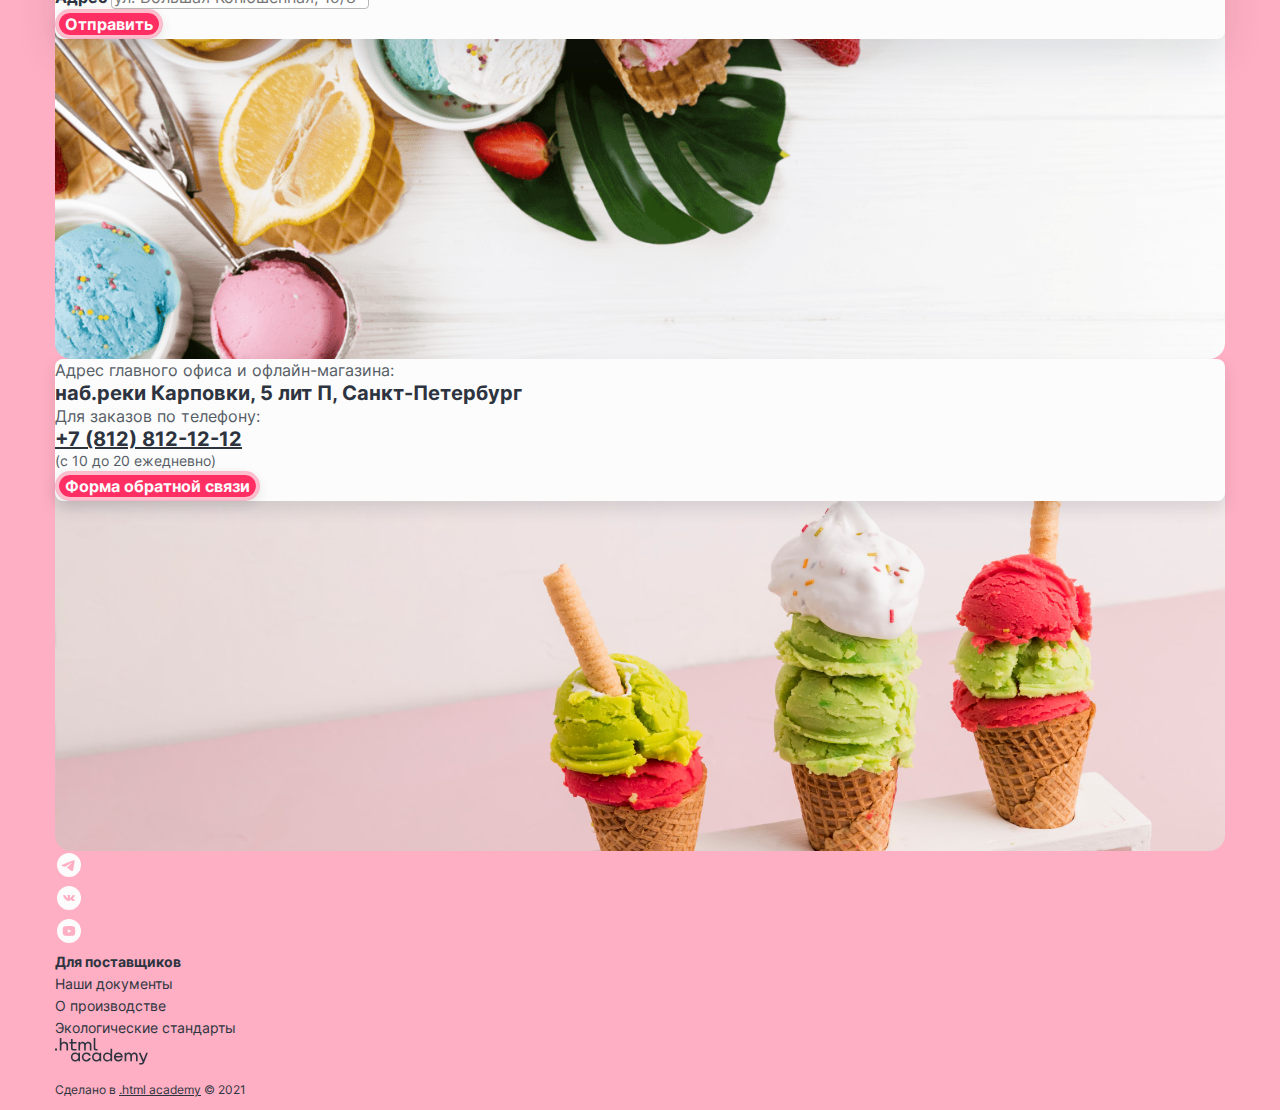
==== commit be8192c3: "Добавляет разметку поповеров, модального окна и тултипов" ====
--- a/index.html
+++ b/index.html
@@ -4,19 +4,51 @@
   <head>
     <meta charset="utf-8">
     <title>Главная страница Глейси</title>
+    <link rel="icon" type="image/png" sizes="32x32" href="images/favicon-32.png">
     <link rel="stylesheet" href="styles/styles.css">
   </head>
 
   <body class="page-body pink">
     <div class="container">
       <header class="main-header">
-        <a class="logo" href="index.html">
-          <img class="logo-img" src="images/logo.svg" width="137" height="56" alt="Логотип Глэйси.">
+        <a class="logo" href="#">
+          <svg class="logo-img" role="img" aria-label="Логотип Glacy" width="137" height="56" viewBox="0 0 137 56"
+            fill="none" xmlns="http://www.w3.org/2000/svg">
+            <path
+              d="M52.79 37.57a3.45 3.45 0 0 0-1.91.33s-2.68 2.24-15.89-.34c-9.71-1.9-14.76-1.71-14.76-1.71s1.63-11.18 1.18-14.31a.9.9 0 0 0-.93-.81c-.97 0-1.56.37-1.56.89.08 2.11 0 4.23-.22 6.33a5.36 5.36 0 0 1-5.5 3.5c-4.23-.29-5.12-3.35-5.5-5.43-.36-2.08-.58-7.9.53-10.29 0 0 6.38.23 10.39-3.2 4-3.44 3.75-6.4 1.86-7.68-1.9-1.27-6.34-1.05-9.75 2.08A17.33 17.33 0 0 0 6.2 13.2s-5-1.08-3.86-6.34c1.22-5.49 8.69-4.84 8.69-4.84 1.56.3 1.63.44 2.15-.08.51-.51.89-1.86-1.56-1.94C9.17-.08 1.82 1.14.42 6.04c-1.5 5.21 1.27 8.94 5 9.52 0 0-2.04 9.04.48 13.5a7.95 7.95 0 0 0 7.66 4.4c1.47 0 4.07-.81 4.8-2 0 0-.34 3.2-.63 4.36 0 0-6.18-.08-8.12.9-3.28 1.74-2.6 5.83-1.33 7.28 1.07 1.23 4.28 1.9 6.6.8a8.86 8.86 0 0 0 4.95-6.89c3.76-.19 7.52.22 11.15 1.22 5.5 1.65 13.15 3.18 15.44 3.18 2.3 0 7.13-.66 7.42-2.58.16-1.27-.31-1.93-1.05-2.16ZM14.12 7.67s2.92-2.23 4.32-.83a1.93 1.93 0 0 1 .08 2.52c-.59.77-2.14 3.2-9.5 4.4 0 0 2.32-4.07 5.1-6.08Zm.24 34.8s-4.03 2.21-4.45-.78a2.83 2.83 0 0 1 1.46-3.23c.7-.35 1.66-.79 5.86-.64a5.67 5.67 0 0 1-2.87 4.66Z"
+              fill="#2D3440" />
+            <path
+              d="M65.51 21.23V27.38c-.07.81-.33 1.59-.76 2.27-.27.5-.63.94-1.05 1.32-.47.4-.79-.51-.96-.9-1.24-2.6-.64-6.09-.16-8.82.22-1.3-2.42-.96-2.62.2-.48 2.32-.65 4.7-.5 7.07a1.66 1.66 0 0 0-1.18.66c-.46.97-1.79 4.2-3.41 2.91-1.18-.9-1.3-3.34-1.43-4.71-.14-1.9.1-3.8.73-5.6-.05.15 1.02-2.53 1.49-1.53a3.26 3.26 0 0 1-.55 2.8c-1.4 1.06.78 1.5 1.62.85 1.6-1.2 2.68-5.1-.06-5.57-3.09-.52-4.84 2.61-5.5 5.1-.34 1.42-.49 2.9-.44 4.36-.42.75-1.87 3.17-2.71 3.58-1 .52-.98-.2-.95-.67.04-.47.48-4.6.73-7.4.2-1.1.05-2.25-.45-3.26-.38-.78-3.56-2.53-6.36.75a10.66 10.66 0 0 0-2.74 6.26l-.63 1.21c-1.34 2.46-3.02 3.5-3.62 1.8-.6-1.79-.82-3.67-.66-5.54A34.51 34.51 0 0 0 37.84 14c1.34-5.96 1.09-8.92.37-9.42-.73-.5-3.79-1.73-5.63 5.6a47.93 47.93 0 0 0-1.42 15.98c-.28.61-.64 1.34-1.1 2.17-1.33 2.46-3 3.5-3.6 1.8-.6-1.79-.81-3.67-.64-5.54a34.51 34.51 0 0 0 4.5-10.51c1.39-6.04 1.11-9 .39-9.5-.72-.5-3.79-1.73-5.62 5.6-1.83 7.32-2.2 15.3-.45 20.67 0 0 .97 3.02 2.77 2.8 1.48-.2 3.25-1.66 4.3-4.4.11.54.26 1.08.43 1.6 0 0 .96 3.02 2.76 2.8 1.22-.15 2.67-1.18 3.69-3.06.63 1.64 2 2.99 3.75 2.68 2.37-.43 2.86-1.72 2.86-1.72s-.04 2.12 1.48 2.12c1.36 0 2.43-.8 3.5-2.82l.7-1.33c.3 1.93 1.1 3.64 2.67 4.32 2.67 1.17 5-1.04 6.37-3.22a3.86 3.86 0 0 0 2.2 2.34 3.32 3.32 0 0 0 3.36-.83v3.14c-.49-.02-.97.11-1.38.38a10.47 10.47 0 0 0-3.73 9.4 2.9 2.9 0 0 0 2.83 2.67c.47 0 .94-.1 1.36-.33 2.76-1.2 3.18-5.36 3.41-7.9.56-6.11.13-12.47.13-18.6 0-1.12-2.59-.6-2.59.33ZM26.93 11.2c.62-2.37 1.19-3.32 1.78-3.32.6 0 .83.64.41 2.68a52.6 52.6 0 0 1-3.64 11.4s.84-8.38 1.45-10.76Zm7.5 0c.61-2.37 1.18-3.32 1.74-3.32.55 0 .83.64.41 2.68-.41 2.05-1.78 7.71-3.64 11.4 0 0 .9-8.38 1.49-10.76Zm11.45 11.15c-.07.52-.4 3.84-.89 5.63-.48 1.79-.81 2.42-2.25 3.04-1.44.61-2.17-1.27-2.17-1.27-1.03-2.86.34-5.37 1.48-7.09 1.14-1.71 2.3-1.86 2.95-1.78a1.2 1.2 0 0 1 .88 1.47Zm19.56 16.1c.06 2.4-.42 4.79-1.4 6.98-.63.13-.9-.1-1.1-1.1a9.63 9.63 0 0 1 0-2.91 8.06 8.06 0 0 1 2.47-4.6c.04.56.04 1.1.03 1.63ZM82.18 18.7a9.59 9.59 0 0 1-5.08-5.37c-1.14-3.42 2.6-5.94 5.58-5.79 2.98.15 4.58 3.24 4.45 6-.05.98-.66 3.18-1.87 2.03a5.7 5.7 0 0 1-1.39-3.24c-.17-1.08-2.76-.44-2.58.7.52 3.27 4.03 6.87 7.04 3.45A6.59 6.59 0 0 0 86 6.43a9.08 9.08 0 0 0-11.15 3.88c-2.43 4.33 2.44 8.57 5.9 10.12C86.3 23.41 86.5 33 79.13 33.06a7.4 7.4 0 0 1-6.85-5.02c-.5-1.5-.25-6.75 1.78-7.15 1.61-.32 1.18-1.8-.4-1.52-3.3.65-4.52 4.93-4.2 7.93.52 4.77 4.97 7.45 9.46 7.41a8.5 8.5 0 0 0 8.58-6.75 8.4 8.4 0 0 0-5.32-9.26Z"
+              fill="#2D3440" />
+            <path
+              d="M98.73 32.9c-2.54-1.39-1.09-6.76-.7-8.83.24-1.33 1.37-3.39-.44-3.85-2.13-.51-4.66 1.52-6.49 3.46 0-2.24.17-4.48.5-6.7a13.9 13.9 0 0 0 6.39-6.6c1.16-2.33 1.72-7.16-2.2-5.74-3.55 1.25-4.77 5.36-5.89 8.66a26.93 26.93 0 0 0-.97 3.91c-.35.15-.72.28-1.08.4-1.48.46-1.29 1.25.2.79l.73-.23c-.71 5.01-.23 10.27.22 15.2 0 .48 2.67 0 2.58-.7-.2-2.2-.37-4.4-.44-6.58.22-.06.4-.18.56-.35a20.1 20.1 0 0 1 3.56-3.51l.41-.3c.6-.48.71-.49.34 0-.14.85-.32 1.7-.55 2.52-.5 2.69-1.9 7.96 1.2 9.65.66.34 3.06-.67 2.07-1.2Zm-5.78-21.56c.27-.8.64-1.58.98-2.35.42-.96 1.54-4.26 2.35-2.68.65 1.26-.38 3.33-.83 4.53a10.63 10.63 0 0 1-3.56 4.74c.26-1.43.61-2.85 1.06-4.24Z"
+              fill="#2D3440" />
+            <path
+              d="M108.3 26.64c0-2.95-.33-6.72-3.83-7.03-3.84-.35-5.34 3.68-5.4 6.7a.53.53 0 0 0 .32.5c0 2.82.67 6.5 4.01 6.44 3.72-.06 4.9-3.32 4.9-6.61Zm-4.45 4.9c-2.18-.9-1.98-4.66-1.84-6.48a.48.48 0 0 0-.21-.47c.27-1.79.96-4.47 2.55-3.14 1.26 1.1 1.29 3.71 1.35 5.22.05 1.06-.08 5.53-1.84 4.87h-.01ZM136.35 42.78c-1-2.58-3.2-3.58-5.6-3.69-.27-.65-.61-1.27-1.01-1.86-3.48-5.17-11.75-4.47-17.35-1.78 0-.82-.08-1.63-.11-2.45a6.49 6.49 0 0 0 5.8-2.68c1.48-2.14 1.27-5.93.68-8.32-.55-2.26-2.74-1.86-4.39-1.1-.6.28-1.16.66-1.66 1.12 0-.6.1-1.2.15-1.79.1-1.37-2.53-1.03-2.62.2-.41 5.53-.27 11.04-.4 16.57a13.2 13.2 0 0 0-4.77 10.81c0 2.03 1.72 3.58 3.56 2.13 2.57-1.98 3.36-5.93 3.71-8.94.15-1.35.2-2.7.14-4.05a12.43 12.43 0 0 1 13.54-.1 6.2 6.2 0 0 1 2.02 2.42c-1.42.26-2.8.7-4.11 1.33-1.53.73-3.79 2.47-3.68 4.4a2.69 2.69 0 0 0 2.04 2.69.8.8 0 0 0 .25.08c5.47.9 9.54-2.35 8.76-6.92 2.67 1.46 3.66 4.84 2.71 7.74-2.13 6.53-10.32 7.99-15.09 3.62-.52-.46-2.84.52-2.43.9 6.9 6.32 24.06.47 19.86-10.33Zm-26.66-1.58a13.92 13.92 0 0 1-1.02 4.6c-.22.48-.46.96-.72 1.42 0 0-.23.06-.28-.64 0-2.5.72-4.96 2.09-7.06l-.07 1.68Zm2.78-15.98a.7.7 0 0 0 .14-.15c.48-.8 1.04-1.56 1.69-2.24.47-.54 1-1 1.61-1.36.29.14.58.9.69 1.9.27 2.49.39 9.04-3.51 8.42-.3-.02-.6.04-.9.15 0-2.27.12-4.49.28-6.72Zm11.65 21.23h-.05c-1.5-.35-1.34-1.78-1.14-2.75.43-2.26 3.18-3.48 5.44-3.58 1.15 3.22.26 7.08-4.25 6.33Z"
+              fill="#2D3440" />
+          </svg>
         </a>
         <nav class="main-nav">
           <ul class="main-menu">
             <li class="main-menu-item">
-              <a class="main-menu-link" href="catalog.html">Каталог</a>
+              <a class="main-menu-link main-menu-link-catalog" href="catalog.html">Каталог</a>
+              <ul class="submenu-list">
+                <li class="submenu-item">
+                  <a class="submenu-link" href="#">Новинки</a>
+                </li>
+                <li class="submenu-item">
+                  <a class="submenu-link" href="#">Сливочное</a>
+                </li>
+                <li class="submenu-item">
+                  <a class="submenu-link" href="#">Щербеты</a>
+                </li>
+                <li class="submenu-item">
+                  <a class="submenu-link" href="#">Фруктовый лед</a>
+                </li>
+                <li class="submenu-item">
+                  <a class="submenu-link" href="#">Мелорин</a>
+                </li>
+              </ul>
             </li>
             <li class="main-menu-item">
               <a class="main-menu-link" href="#">Доставка и оплата</a>
@@ -29,33 +61,101 @@
           <ul class="user-menu">
             <li class="user-menu-item">
               <button class="user-menu-button" type="button">
-                <svg width="16" height="17" viewBox="0 0 16 17" fill="none" xmlns="http://www.w3.org/2000/svg">
+                <svg aria-hidden="true" focusable="false" width="16" height="17" viewBox="0 0 16 17" fill="none"
+                  xmlns="http://www.w3.org/2000/svg">
                   <path fill-rule="evenodd" clip-rule="evenodd"
                     d="M2.66 8.19a4.67 4.67 0 1 1 9.34 0 4.67 4.67 0 0 1-9.34 0Zm8.42 4.69a6 6 0 1 1 .94-.94l2.45 2.44a.67.67 0 1 1-.94.95l-2.45-2.45Z"
                     fill="currentColor" />
                 </svg>
                 <span class="visually-hidden">Поиск</span>
               </button>
+              <!--Для открытия поповера добавить класс popover-open-->
+              <div class="popover popover-search">
+                <label class="visually-hidden" for="search">Поле поиска</label>
+                <input class="popover-search-input" type="text" name="search" id="search" placeholder="Поиск по сайту">
+                <input class="visually-hidden" type="reset" value="reset">
+              </div>
             </li>
             <li class="user-menu-item">
               <button class="user-menu-button" type="button">
-                <svg width="14" height="15" viewBox="0 0 14 15" fill="none" xmlns="http://www.w3.org/2000/svg">
+                <svg aria-hidden="true" focusable="false" width="14" height="15" viewBox="0 0 14 15" fill="none"
+                  xmlns="http://www.w3.org/2000/svg">
                   <path fill-rule="evenodd" clip-rule="evenodd"
                     d="M8 1.52c0-.36.3-.66.67-.66h2.66a2 2 0 0 1 2 2v9.33a2 2 0 0 1-2 2H8.67a.67.67 0 0 1 0-1.33h2.66a.67.67 0 0 0 .67-.67V2.86a.67.67 0 0 0-.67-.67H8.67A.67.67 0 0 1 8 1.52Zm-3.14 2.2a.67.67 0 0 1 .94 0l3.33 3.33a.67.67 0 0 1 .2.47.66.66 0 0 1-.2.48L5.8 11.33a.67.67 0 1 1-.94-.94l2.2-2.2H.66a.67.67 0 1 1 0-1.33h6.4l-2.2-2.2a.67.67 0 0 1 0-.94Z"
                     fill="currentColor" />
                 </svg>
                 <span class="user-menu-text">Вход</span>
               </button>
+              <!--Для открытия поповера добавить класс popover-enter-open-->
+              <div class="popover popover-enter">
+                <h2 class="popover-enter-title">Личный кабинет</h2>
+                <form class="popover-enter-form" method="post" action="https://echo.htmlacademy.ru/">
+                  <label class="visually-hidden" for="email-enter">Введите e-mail</label>
+                  <input class="popover-enter-input" type="email" name="email-enter" id="email-enter"
+                    placeholder="email@example.com" required>
+                  <label class="visually-hidden" for="password">Введите пароль</label>
+                  <input class="popover-enter-input" type="password" name="password" id="password" value="111111"
+                    required>
+                  <div class="popover-enter-button-wrapper">
+                    <button class="button button-pink button-popover-enter" type="submit">Войти</button>
+                    <div class="popover-enter-link-wrapper">
+                      <a class="popover-enter-link" href="#">Забыли пароль?</a>
+                      <a class="popover-enter-link" href="#">Регистрация</a>
+                    </div>
+                  </div>
+                </form>
+              </div>
             </li>
             <li class="user-menu-item">
               <button class="user-menu-button" type="button">
-                <svg width="15" height="14" viewBox="0 0 15 14" fill="none" xmlns="http://www.w3.org/2000/svg">
+                <svg aria-hidden="true" focusable="false" width="15" height="14" viewBox="0 0 15 14" fill="none"
+                  xmlns="http://www.w3.org/2000/svg">
                   <path fill-rule="evenodd" clip-rule="evenodd"
                     d="M1.17.1a.67.67 0 1 0 0 1.34h1.77l.47 2.34v.05l.97 4.83a1.83 1.83 0 0 0 1.82 1.47h5.62a1.83 1.83 0 0 0 1.82-1.47l.93-4.86a.67.67 0 0 0-.66-.8h-9.3L4.14.65a.67.67 0 0 0-.66-.53H1.17Zm4.52 8.3-.81-4.06h8.23l-.78 4.07a.5.5 0 0 1-.49.39H6.18a.5.5 0 0 1-.49-.4Zm-1.13 3.96a1.25 1.25 0 1 1 2.49 0 1.25 1.25 0 0 1-2.5 0Zm6.37 0a1.25 1.25 0 1 1 2.5 0 1.25 1.25 0 0 1-2.5 0Z"
                     fill="currentColor" />
                 </svg>
                 <span class="user-menu-text">2 товара</span>
               </button>
+              <!--Для открытия поповера добавить класс popover-cart-open-->
+              <div class="popover popover-cart">
+                <h2 class="popover-cart-title">Корзина</h2>
+                <ul class="cart-list">
+                  <li class="cart-item">
+                    <a class="cart-link" href="#">
+                      <img class="cart-item-img" src="images/catalog-1.jpg" width="46" height="46" alt="Малинка">
+                      <dl class="cart-item-details">
+                        <dt>Малинка</dt>
+                        <dd>1 кг х 310 ₽</dd>
+                      </dl>
+                      <p class="cart-item-price">310 ₽</p>
+                    </a>
+                    <button class="delete-cart-item-button" type="button">
+                      <span class="visually-hidden">Удалить товар из корзины</span>
+                    </button>
+                  </li>
+                  <li class="cart-item">
+                    <a class="cart-link" href="#">
+                      <img class="cart-item-img" src="images/catalog-4.jpg" width="46" height="46" alt="Бабл-гам">
+                      <dl class="cart-item-details">
+                        <dt>Бабл-гам</dt>
+                        <dd>1,5 кг х 320 ₽</dd>
+                      </dl>
+                      <p class="cart-item-price">480 ₽</p>
+                    </a>
+                    <button class="delete-cart-item-button" type="button">
+                      <span class="visually-hidden">Удалить товар из корзины</span>
+                    </button>
+                  </li>
+                </ul>
+                <div class="cart-open-button-wrapper">
+                  <a class="button button-pink cart-open-button" href="#">Оформить заказ</a>
+                  <p class="cart-total">Итого: 790 ₽</p>
+                </div>
+              </div>
+              <!--Для открытия поповера добавить класс popover-open-->
+              <div class="popover popover-cart-empty">
+                <p class="popover-cart-empty-text">Ваша корзина пока пуста</p>
+              </div>
             </li>
           </ul>
         </nav>
@@ -72,10 +172,12 @@
                   и молока с вкуснейшим клубничным джемом – это идеальный десерт для всей семьи. </p>
                 <button class="slider-button button" type="button">Заказать</button>
               </div>
-              <img class="slider-img" src="images/slider-strawberry.png" width="306" height="507"
-                alt="Пломбир с клубничным джемом.">
-            </li>
-            <li class="slider-item slider-item-2 slider-item-inactive">
+              <div class="slider-img-wrapper">
+                <img class="slider-img" src="images/slider-strawberry.png" width="306" height="507"
+                  alt="Пломбир с клубничным джемом.">
+              </div>
+            </li>
+            <li class="slider-item slider-item-2">
               <div class="slider-inner">
                 <h3 class="slider-title">Сливочное мороженое со вкусом банана</h3>
                 <p class="slider-text">Сливочное мороженое с ярким банановым вкусом подарит вам свежесть и наслаждение
@@ -83,10 +185,12 @@
                   в самый жаркий летний день.</p>
                 <button class="slider-button button" type="button">Заказать</button>
               </div>
-              <img class="slider-img" src="images/slider-banana.png" width="306" height="507"
-                alt="Мороженое со вкусом банана.">
-            </li>
-            <li class="slider-item slider-item-3 slider-item-inactive">
+              <div class="slider-img-wrapper">
+                <img class="slider-img" src="images/slider-banana.png" width="306" height="507"
+                  alt="Мороженое со вкусом банана.">
+              </div>
+            </li>
+            <li class="slider-item slider-item-3">
               <div class="slider-inner">
                 <h3 class="slider-title">Карамельный пломбир с маршмеллоу</h3>
                 <p class="slider-text">Необычный сладкий десерт с карамельным топпингом и кусочками зефира завоюет
@@ -94,14 +198,17 @@
                   сладкоежек всех возрастов.</p>
                 <button class="slider-button button" type="button">Заказать</button>
               </div>
-              <img class="slider-img" src="images/slider-marshmellow.png" width="306" height="507"
-                alt="Карамельный пломбир">
+              <div class="slider-img-wrapper">
+                <img class="slider-img" src="images/slider-marshmellow.png" width="306" height="507"
+                  alt="Карамельный пломбир">
+              </div>
             </li>
           </ul>
           <div class="slider-buttons">
             <button class="slider-button-nav slider-button-prev" type="button">
               <span class="visually-hidden">Предыдущий слайд</span>
-              <svg width="7" height="12" viewBox="0 0 7 12" fill="none" xmlns="http://www.w3.org/2000/svg">
+              <svg aria-hidden="true" focusable="false" width="7" height="12" viewBox="0 0 7 12" fill="none"
+                xmlns="http://www.w3.org/2000/svg">
                 <path fill-rule="evenodd" clip-rule="evenodd"
                   d="M5.86 11.14a.66.66 0 0 0 .95-.95L2.6 6l4.2-4.2a.67.67 0 0 0-.95-.94L1.2 5.52a.66.66 0 0 0 0 .94l4.66 4.68Z"
                   fill="currentColor" />
@@ -109,7 +216,8 @@
             </button>
             <button class="slider-button-nav slider-button-next" type="button">
               <span class="visually-hidden">Следующий слайд</span>
-              <svg width="7" height="12" viewBox="0 0 7 12" fill="none" xmlns="http://www.w3.org/2000/svg">
+              <svg aria-hidden="true" focusable="false" width="7" height="12" viewBox="0 0 7 12" fill="none"
+                xmlns="http://www.w3.org/2000/svg">
                 <path fill-rule="evenodd" clip-rule="evenodd"
                   d="M1.14.86a.66.66 0 1 0-.95.95L4.4 6 .2 10.2a.67.67 0 0 0 .95.94L5.8 6.48a.66.66 0 0 0 0-.94L1.15.86Z"
                   fill="currentColor" />
@@ -139,7 +247,8 @@
                 <li class="socials-item">
                   <a class="socials-link" href="https://t.me/htmlacademy">
                     <span class="visually-hidden">Telegram</span>
-                    <svg width="28" height="28" viewBox="0 0 28 28" fill="none" xmlns="http://www.w3.org/2000/svg">
+                    <svg aria-hidden="true" focusable="false" width="28" height="28" viewBox="0 0 28 28" fill="none"
+                      xmlns="http://www.w3.org/2000/svg">
                       <path fill-rule="evenodd" clip-rule="evenodd"
                         d="M26 14a12 12 0 1 1-24 0 12 12 0 0 1 24 0Zm-11.57-3.14c-1.17.48-3.5 1.49-7 3.01-.57.23-.86.45-.9.67-.04.36.42.5 1.04.7l.27.08c.6.2 1.43.44 1.86.45.39 0 .82-.16 1.3-.48 3.27-2.21 4.96-3.33 5.06-3.35.08-.02.18-.04.25.02.07.07.07.18.06.22-.05.19-1.84 1.86-2.77 2.72a28.24 28.24 0 0 0-.82.79c-.57.54-1 .96.02 1.63.5.32.89.59 1.28.85a88.77 88.77 0 0 0 1.8 1.23c.5.35.95.67 1.5.62.32-.03.66-.33.82-1.23.4-2.13 1.18-6.73 1.36-8.63.01-.16 0-.31-.02-.47a.5.5 0 0 0-.17-.33.78.78 0 0 0-.46-.14c-.46.01-1.15.25-4.48 1.64Z"
                         fill="currentColor" />
@@ -149,7 +258,8 @@
                 <li class="socials-item">
                   <a class="socials-link" href="https://vk.com/htmlacademy">
                     <span class="visually-hidden">Вконтакте</span>
-                    <svg width="28" height="28" viewBox="0 0 28 28" fill="none" xmlns="http://www.w3.org/2000/svg">
+                    <svg aria-hidden="true" focusable="false" width="28" height="28" viewBox="0 0 28 28" fill="none"
+                      xmlns="http://www.w3.org/2000/svg">
                       <path fill-rule="evenodd" clip-rule="evenodd"
                         d="M26 14a12 12 0 1 1-24 0 12 12 0 0 1 24 0Zm-11.41 2.97h-.72s-1.58.09-2.98-1.18c-1.52-1.39-2.86-4.14-2.86-4.14s-.07-.18 0-.27c.1-.1.36-.1.36-.1l1.72-.01s.16.02.27.1c.1.05.15.17.15.17s.28.61.65 1.17c.71 1.08 1.05 1.32 1.29 1.2.35-.16.25-1.53.25-1.53s0-.5-.18-.71c-.14-.17-.41-.22-.53-.24-.1-.01.06-.2.26-.3.31-.13.86-.13 1.5-.13.5 0 .65.03.84.07.46.1.44.41.41 1.08l-.02.7v.18c-.01.34-.02.73.23.88.13.07.45 0 1.26-1.19.38-.56.66-1.23.66-1.23s.07-.12.16-.17c.1-.05.24-.04.24-.04h1.8s.54-.06.63.15c.1.23-.2.75-.94 1.61-.7.82-1.03 1.12-1 1.38.01.2.23.38.66.72.89.73 1.13 1.1 1.18 1.2l.01.01c.4.58-.44.62-.44.62l-1.6.02s-.34.06-.8-.2a3.94 3.94 0 0 1-.69-.6c-.33-.34-.65-.66-.91-.58-.45.12-.44.96-.44.96s0 .18-.1.28c-.1.1-.32.12-.32.12Z"
                         fill="currentColor" />
@@ -159,7 +269,8 @@
                 <li class="socials-item">
                   <a class="socials-link" href="https://www.youtube.com/user/htmlacademyru">
                     <span class="visually-hidden">Youtube</span>
-                    <svg width="28" height="28" viewBox="0 0 28 28" fill="none" xmlns="http://www.w3.org/2000/svg">
+                    <svg aria-hidden="true" focusable="false" width="28" height="28" viewBox="0 0 28 28" fill="none"
+                      xmlns="http://www.w3.org/2000/svg">
                       <path
                         d="m16 13.8-2.8-1.32c-.25-.11-.45.01-.45.29v2.46c0 .28.2.4.45.29L16 14.2c.25-.12.25-.3 0-.42ZM14 2a12 12 0 1 0 0 24 12 12 0 0 0 0-24Zm0 16.88c-6.14 0-6.25-.56-6.25-4.88s.1-4.88 6.25-4.88c6.14 0 6.25.56 6.25 4.88s-.1 4.88-6.25 4.88Z"
                         fill="currentColor" />
@@ -187,70 +298,82 @@
         </section>
         <section class="popular">
           <h2 class="popular-title title">Попробуйте самые популярные вкусы нашего мороженого</h2>
-          <ul class="popular-list">
-            <li class="popular-item item">
-              <div class="popular-item-wrapper item-wrapper">
-                <img class="popular-item-img item-img" src="images/catalog-1.jpg" width="168" height="168" alt="">
-              </div>
-              <h3 class="popular-item-title item-title">Малинка</h3>
-              <p class="popular-item-text item-text">Сливочное мороженое с малиновым джемом</p>
-              <p class="popular-item-price item-price">310 ₽/кг</p>
-              <button class="popular-item-button item-button">
-                <span class="visually-hidden">Купить Малинку</span>
-                <svg width="15" height="14" viewBox="0 0 15 14" fill="none" xmlns="http://www.w3.org/2000/svg">
-                  <path fill-rule="evenodd" clip-rule="evenodd"
-                    d="M1.17.1a.67.67 0 1 0 0 1.34h1.77l.47 2.34v.05l.97 4.83a1.83 1.83 0 0 0 1.82 1.47h5.62a1.83 1.83 0 0 0 1.82-1.47l.93-4.86a.67.67 0 0 0-.66-.8h-9.3L4.14.65a.67.67 0 0 0-.66-.53H1.17Zm4.52 8.3-.81-4.06h8.23l-.78 4.07a.5.5 0 0 1-.49.39H6.18a.5.5 0 0 1-.49-.4Zm-1.13 3.96a1.25 1.25 0 1 1 2.49 0 1.25 1.25 0 0 1-2.5 0Zm6.37 0a1.25 1.25 0 1 1 2.5 0 1.25 1.25 0 0 1-2.5 0Z"
-                    fill="currentColor" />
-                </svg>
-              </button>
-            </li>
-            <li class="popular-item item">
-              <div class="popular-item-wrapper item-wrapper">
-                <img class="popular-item-img item-img" src="images/catalog-2.jpg" width="168" height="168" alt="">
-              </div>
-              <h3 class="popular-item-title item-title">Фисташка</h3>
-              <p class="popular-item-text item-text">Фисташковый пломбир с кусочками шоколада</p>
-              <p class="popular-item-price item-price">340 ₽/кг</p>
-              <button class="popular-item-button item-button">
-                <span class="visually-hidden">Купить Фисташку</span>
-                <svg width="15" height="14" viewBox="0 0 15 14" fill="none" xmlns="http://www.w3.org/2000/svg">
-                  <path fill-rule="evenodd" clip-rule="evenodd"
-                    d="M1.17.1a.67.67 0 1 0 0 1.34h1.77l.47 2.34v.05l.97 4.83a1.83 1.83 0 0 0 1.82 1.47h5.62a1.83 1.83 0 0 0 1.82-1.47l.93-4.86a.67.67 0 0 0-.66-.8h-9.3L4.14.65a.67.67 0 0 0-.66-.53H1.17Zm4.52 8.3-.81-4.06h8.23l-.78 4.07a.5.5 0 0 1-.49.39H6.18a.5.5 0 0 1-.49-.4Zm-1.13 3.96a1.25 1.25 0 1 1 2.49 0 1.25 1.25 0 0 1-2.5 0Zm6.37 0a1.25 1.25 0 1 1 2.5 0 1.25 1.25 0 0 1-2.5 0Z"
-                    fill="currentColor" />
-                </svg>
-              </button>
-            </li>
-            <li class="popular-item item">
-              <div class="popular-item-wrapper item-wrapper">
-                <img class="popular-item-img item-img" src="images/catalog-3.jpg" width="168" height="168" alt="">
-              </div>
-              <h3 class="popular-item-title item-title">Черника</h3>
-              <p class="popular-item-text item-text">Крем-брюле с черничным джемом</p>
-              <p class="popular-item-price item-price">330 ₽/кг</p>
-              <button class="popular-item-button item-button">
-                <span class="visually-hidden">Купить Чернику</span>
-                <svg width="15" height="14" viewBox="0 0 15 14" fill="none" xmlns="http://www.w3.org/2000/svg">
-                  <path fill-rule="evenodd" clip-rule="evenodd"
-                    d="M1.17.1a.67.67 0 1 0 0 1.34h1.77l.47 2.34v.05l.97 4.83a1.83 1.83 0 0 0 1.82 1.47h5.62a1.83 1.83 0 0 0 1.82-1.47l.93-4.86a.67.67 0 0 0-.66-.8h-9.3L4.14.65a.67.67 0 0 0-.66-.53H1.17Zm4.52 8.3-.81-4.06h8.23l-.78 4.07a.5.5 0 0 1-.49.39H6.18a.5.5 0 0 1-.49-.4Zm-1.13 3.96a1.25 1.25 0 1 1 2.49 0 1.25 1.25 0 0 1-2.5 0Zm6.37 0a1.25 1.25 0 1 1 2.5 0 1.25 1.25 0 0 1-2.5 0Z"
-                    fill="currentColor" />
-                </svg>
-              </button>
-            </li>
-            <li class="popular-item item">
-              <div class="popular-item-wrapper item-wrapper">
-                <img class="popular-item-img item-img" src="images/catalog-4.jpg" width="168" height="168" alt="">
-              </div>
-              <h3 class="popular-item-title item-title">Бабл-гам</h3>
-              <p class="popular-item-text item-text">Ванильный пломбир со сладкой посыпкой</p>
-              <p class="popular-item-price item-price">320 ₽/кг</p>
-              <button class="popular-item-button item-button">
-                <span class="visually-hidden">Купить Бабл-гам</span>
-                <svg width="15" height="14" viewBox="0 0 15 14" fill="none" xmlns="http://www.w3.org/2000/svg">
-                  <path fill-rule="evenodd" clip-rule="evenodd"
-                    d="M1.17.1a.67.67 0 1 0 0 1.34h1.77l.47 2.34v.05l.97 4.83a1.83 1.83 0 0 0 1.82 1.47h5.62a1.83 1.83 0 0 0 1.82-1.47l.93-4.86a.67.67 0 0 0-.66-.8h-9.3L4.14.65a.67.67 0 0 0-.66-.53H1.17Zm4.52 8.3-.81-4.06h8.23l-.78 4.07a.5.5 0 0 1-.49.39H6.18a.5.5 0 0 1-.49-.4Zm-1.13 3.96a1.25 1.25 0 1 1 2.49 0 1.25 1.25 0 0 1-2.5 0Zm6.37 0a1.25 1.25 0 1 1 2.5 0 1.25 1.25 0 0 1-2.5 0Z"
-                    fill="currentColor" />
-                </svg>
-              </button>
+          <ul class="catalog-list">
+            <li class="catalog-item">
+              <div class="catalog-img-wrapper">
+                <img class="catalog-item-img" src="images/catalog-1.jpg" width="168" height="168" alt="Малинка">
+              </div>
+              <h3 class="catalog-item-title">Малинка</h3>
+              <p class="catalog-item-text">Сливочное мороженое с малиновым джемом</p>
+              <div class="catalog-price-wrapper">
+                <p class="catalog-item-price">310 ₽/кг</p>
+                <button class="catalog-item-button">
+                  <span class="visually-hidden">Купить Малинку</span>
+                  <svg aria-hidden="true" focusable="false" width="15" height="14" viewBox="0 0 15 14" fill="none"
+                    xmlns="http://www.w3.org/2000/svg">
+                    <path fill-rule="evenodd" clip-rule="evenodd"
+                      d="M1.17.1a.67.67 0 1 0 0 1.34h1.77l.47 2.34v.05l.97 4.83a1.83 1.83 0 0 0 1.82 1.47h5.62a1.83 1.83 0 0 0 1.82-1.47l.93-4.86a.67.67 0 0 0-.66-.8h-9.3L4.14.65a.67.67 0 0 0-.66-.53H1.17Zm4.52 8.3-.81-4.06h8.23l-.78 4.07a.5.5 0 0 1-.49.39H6.18a.5.5 0 0 1-.49-.4Zm-1.13 3.96a1.25 1.25 0 1 1 2.49 0 1.25 1.25 0 0 1-2.5 0Zm6.37 0a1.25 1.25 0 1 1 2.5 0 1.25 1.25 0 0 1-2.5 0Z"
+                      fill="currentColor" />
+                  </svg>
+                </button>
+              </div>
+            </li>
+            <li class="catalog-item">
+              <div class="catalog-img-wrapper">
+                <img class="catalog-item-img" src="images/catalog-2.jpg" width="168" height="168" alt="Фисташка">
+              </div>
+              <h3 class="catalog-item-title">Фисташка</h3>
+              <p class="catalog-item-text">Фисташковый пломбир с кусочками шоколада</p>
+              <div class="catalog-price-wrapper">
+                <p class="catalog-item-price">340 ₽/кг</p>
+                <button class="catalog-item-button">
+                  <span class="visually-hidden">Купить Фисташку</span>
+                  <svg aria-hidden="true" focusable="false" width="15" height="14" viewBox="0 0 15 14" fill="none"
+                    xmlns="http://www.w3.org/2000/svg">
+                    <path fill-rule="evenodd" clip-rule="evenodd"
+                      d="M1.17.1a.67.67 0 1 0 0 1.34h1.77l.47 2.34v.05l.97 4.83a1.83 1.83 0 0 0 1.82 1.47h5.62a1.83 1.83 0 0 0 1.82-1.47l.93-4.86a.67.67 0 0 0-.66-.8h-9.3L4.14.65a.67.67 0 0 0-.66-.53H1.17Zm4.52 8.3-.81-4.06h8.23l-.78 4.07a.5.5 0 0 1-.49.39H6.18a.5.5 0 0 1-.49-.4Zm-1.13 3.96a1.25 1.25 0 1 1 2.49 0 1.25 1.25 0 0 1-2.5 0Zm6.37 0a1.25 1.25 0 1 1 2.5 0 1.25 1.25 0 0 1-2.5 0Z"
+                      fill="currentColor" />
+                  </svg>
+                </button>
+              </div>
+            </li>
+            <li class="catalog-item">
+              <div class="catalog-img-wrapper">
+                <img class="catalog-item-img" src="images/catalog-3.jpg" width="168" height="168" alt="Черника">
+              </div>
+              <h3 class="catalog-item-title">Черника</h3>
+              <p class="catalog-item-text">Крем-брюле с черничным джемом</p>
+              <div class="catalog-price-wrapper">
+                <p class="catalog-item-price">330 ₽/кг</p>
+                <button class="catalog-item-button">
+                  <span class="visually-hidden">Купить Чернику</span>
+                  <svg aria-hidden="true" focusable="false" width="15" height="14" viewBox="0 0 15 14" fill="none"
+                    xmlns="http://www.w3.org/2000/svg">
+                    <path fill-rule="evenodd" clip-rule="evenodd"
+                      d="M1.17.1a.67.67 0 1 0 0 1.34h1.77l.47 2.34v.05l.97 4.83a1.83 1.83 0 0 0 1.82 1.47h5.62a1.83 1.83 0 0 0 1.82-1.47l.93-4.86a.67.67 0 0 0-.66-.8h-9.3L4.14.65a.67.67 0 0 0-.66-.53H1.17Zm4.52 8.3-.81-4.06h8.23l-.78 4.07a.5.5 0 0 1-.49.39H6.18a.5.5 0 0 1-.49-.4Zm-1.13 3.96a1.25 1.25 0 1 1 2.49 0 1.25 1.25 0 0 1-2.5 0Zm6.37 0a1.25 1.25 0 1 1 2.5 0 1.25 1.25 0 0 1-2.5 0Z"
+                      fill="currentColor" />
+                  </svg>
+                </button>
+              </div>
+            </li>
+            <li class="catalog-item">
+              <div class="catalog-img-wrapper">
+                <img class="catalog-item-img" src="images/catalog-4.jpg" width="168" height="168" alt="Бабл-гам">
+              </div>
+              <h3 class="catalog-item-title">Бабл-гам</h3>
+              <p class="catalog-item-text">Ванильный пломбир со сладкой посыпкой</p>
+              <div class="catalog-price-wrapper">
+                <p class="catalog-item-price">320 ₽/кг</p>
+                <button class="catalog-item-button">
+                  <span class="visually-hidden">Купить Бабл-гам</span>
+                  <svg aria-hidden="true" focusable="false" width="15" height="14" viewBox="0 0 15 14" fill="none"
+                    xmlns="http://www.w3.org/2000/svg">
+                    <path fill-rule="evenodd" clip-rule="evenodd"
+                      d="M1.17.1a.67.67 0 1 0 0 1.34h1.77l.47 2.34v.05l.97 4.83a1.83 1.83 0 0 0 1.82 1.47h5.62a1.83 1.83 0 0 0 1.82-1.47l.93-4.86a.67.67 0 0 0-.66-.8h-9.3L4.14.65a.67.67 0 0 0-.66-.53H1.17Zm4.52 8.3-.81-4.06h8.23l-.78 4.07a.5.5 0 0 1-.49.39H6.18a.5.5 0 0 1-.49-.4Zm-1.13 3.96a1.25 1.25 0 1 1 2.49 0 1.25 1.25 0 0 1-2.5 0Zm6.37 0a1.25 1.25 0 1 1 2.5 0 1.25 1.25 0 0 1-2.5 0Z"
+                      fill="currentColor" />
+                  </svg>
+                </button>
+              </div>
             </li>
           </ul>
         </section>
@@ -260,15 +383,24 @@
               собственного
               производства на развес</h2>
             <ul class="about-list">
-              <li class="about-item">Всё наше мороженое изготавливается на собственном производстве с использованием
-                современного оборудования и проверенных временем технологий.</li>
-              <li class="about-item">Закупка ингредиентов производится только у проверенных фермерских хозяйств, с
-                которыми
-                нас связывает долговременное сотрудничество.</li>
-              <li class="about-item">Для приготовления мороженого используются сливки и молоко высочайшего качества. Все
-                ингредиенты и добавки произведены из натурального сырья.</li>
-              <li class="about-item">Доставка нашего мороженого осуществляется в специальном термопаке, который не даёт
-                мороженому растаять и позволяет сохранить превосходный вкус</li>
+              <li class="about-item">
+                <p class="about-text">Всё наше мороженое изготавливается на собственном производстве с использованием
+                  современного оборудования и проверенных временем технологий.</p>
+              </li>
+              <li class="about-item">
+                <p class="about-text">Закупка ингредиентов производится только у проверенных фермерских хозяйств, с
+                  которыми
+                  нас связывает долговременное сотрудничество.</p>
+              </li>
+              <li class="about-item">
+                <p class="about-text">Для приготовления мороженого используются сливки и молоко высочайшего качества.
+                  Все
+                  ингредиенты и добавки произведены из натурального сырья.</p>
+              </li>
+              <li class="about-item">
+                <p class="about-text">Доставка нашего мороженого осуществляется в специальном термопаке, который не даёт
+                  мороженому растаять и позволяет сохранить превосходный вкус</p>
+              </li>
             </ul>
           </div>
         </section>
@@ -289,33 +421,49 @@
                 <input class="mailing-form-input" type="email" name="mailing" id="mailing"
                   placeholder="email@example.com">
                 <label class="visually-hidden" for="mailing">Введите email</label>
-                <button class="mailing-button button button-pink" type="button">Отправить</button>
+                <button class="mailing-button button button-pink" type="submit">Отправить</button>
               </form>
             </div>
           </section>
         </div>
         <section class="delivery">
-          <h2 class="delivery-title title">Доставка любимого мороженого на дом</h2>
-          <p class="delivery-text">Хочется полакомиться любимым десертом, но нет времени сходить в магазин? Закажите
-            доставку мороженого на дом, и курьер привезёт вам ваш заказ в течение часа!</p>
+          <div class="delivery-text-wrapper">
+            <h2 class="delivery-title title">Доставка любимого мороженого на дом</h2>
+            <p class="delivery-text">Хочется полакомиться любимым десертом, но нет времени сходить в магазин? Закажите
+              доставку мороженого на дом, и курьер привезёт вам ваш заказ в течение часа!</p>
+          </div>
           <div class="delivery-form-wrapper">
             <p class="delivery-text">Укажите адрес и дату доставки, и мы свяжемся с вами, чтобы подтвердить заказ.</p>
             <form class="delivery-form" method="post" action="https://echo.htmlacademy.ru/">
               <div class="delivery-form-field-group">
-                <p class="delivery-form-text">Дата</p>
+                <span class="delivery-form-text delivery-form-tooltip-wrapper">
+                  <label class="delivery-form-text" for="date">Дата</label>
+                  <span class="tooltip">
+                    <button class="tooltip-toggle" type="button" aria-labelledby="tooltip-date-label">
+                      <span class="visually-hidden">Открыть подсказку</span>
+                    </button>
+                    <span class="tooltip-text" role="tooltip" id="tooltip-date-label">Введите дату</span>
+                  </span>
+                </span>
                 <input class="delivery-form-input" type="text" name="date" id="date" placeholder="01.04.2020">
-                <label class="visually-hidden" for="date">Введите дату</label>
               </div>
               <div class="delivery-form-field-group">
-                <p class="delivery-form-text">Телефон</p>
+                <label class="delivery-form-text" for="phone">Телефон</label>
                 <input class="delivery-form-input" type="tel" name="phone" id="phone" placeholder="+7 800 999-00-00">
-                <label class="visually-hidden" for="phone">Введите телефон</label>
               </div>
               <div class="delivery-form-field-group">
-                <p class="delivery-form-text">Адрес</p>
+                <span class="delivery-form-text delivery-form-tooltip-wrapper">
+                  <label class="delivery-form-text" for="address">Адрес</label>
+                  <span class="tooltip">
+                    <button class="tooltip-toggle" type="button" aria-labelledby="tooltip-address-label">
+                      <span class="visually-hidden">Открыть подсказку</span>
+                    </button>
+                    <span class="tooltip-text" role="tooltip" id="tooltip-address-label">Введите название улицы, дома и
+                      квартиры</span>
+                  </span>
+                </span>
                 <input class="delivery-form-input" type="text" name="address" id="address"
                   placeholder="ул. Большая Конюшенная, 19/8">
-                <label class="visually-hidden" for="date">Введите адрес</label>
               </div>
               <button class="delivery-button button button-pink" type="button">Отправить</button>
             </form>
@@ -325,7 +473,7 @@
           <h2 class="visually-hidden">Контакты</h2>
           <div class="contacts-wrapper">
             <p class="contacts-title">Адрес главного офиса и офлайн-магазина:</p>
-            <p class="contacts-text contacts-address">наб.реки Карповки, 5 лит П, Санкт-Петербург</p>
+            <address class="contacts-text contacts-address">наб.реки Карповки, 5 лит П, Санкт-Петербург</address>
             <p class="contacts-title">Для заказов по телефону:</p>
             <a class="contacts-text contacts-phone" href="tel:+78128121212">+7 (812) 812-12-12</a>
             <p class="contacts-phone-mark">(с 10 до 20 ежедневно)</p>
@@ -339,7 +487,8 @@
             <li class="socials-item">
               <a class="socials-link" href="https://t.me/htmlacademy">
                 <span class="visually-hidden">Telegram</span>
-                <svg width="28" height="28" viewBox="0 0 28 28" fill="none" xmlns="http://www.w3.org/2000/svg">
+                <svg aria-hidden="true" focusable="false" width="28" height="28" viewBox="0 0 28 28" fill="none"
+                  xmlns="http://www.w3.org/2000/svg">
                   <path fill-rule="evenodd" clip-rule="evenodd"
                     d="M26 14a12 12 0 1 1-24 0 12 12 0 0 1 24 0Zm-11.57-3.14c-1.17.48-3.5 1.49-7 3.01-.57.23-.86.45-.9.67-.04.36.42.5 1.04.7l.27.08c.6.2 1.43.44 1.86.45.39 0 .82-.16 1.3-.48 3.27-2.21 4.96-3.33 5.06-3.35.08-.02.18-.04.25.02.07.07.07.18.06.22-.05.19-1.84 1.86-2.77 2.72a28.24 28.24 0 0 0-.82.79c-.57.54-1 .96.02 1.63.5.32.89.59 1.28.85a88.77 88.77 0 0 0 1.8 1.23c.5.35.95.67 1.5.62.32-.03.66-.33.82-1.23.4-2.13 1.18-6.73 1.36-8.63.01-.16 0-.31-.02-.47a.5.5 0 0 0-.17-.33.78.78 0 0 0-.46-.14c-.46.01-1.15.25-4.48 1.64Z"
                     fill="currentColor" />
@@ -349,7 +498,8 @@
             <li class="socials-item">
               <a class="socials-link" href="https://vk.com/htmlacademy">
                 <span class="visually-hidden">Вконтакте</span>
-                <svg width="28" height="28" viewBox="0 0 28 28" fill="none" xmlns="http://www.w3.org/2000/svg">
+                <svg aria-hidden="true" focusable="false" width="28" height="28" viewBox="0 0 28 28" fill="none"
+                  xmlns="http://www.w3.org/2000/svg">
                   <path fill-rule="evenodd" clip-rule="evenodd"
                     d="M26 14a12 12 0 1 1-24 0 12 12 0 0 1 24 0Zm-11.41 2.97h-.72s-1.58.09-2.98-1.18c-1.52-1.39-2.86-4.14-2.86-4.14s-.07-.18 0-.27c.1-.1.36-.1.36-.1l1.72-.01s.16.02.27.1c.1.05.15.17.15.17s.28.61.65 1.17c.71 1.08 1.05 1.32 1.29 1.2.35-.16.25-1.53.25-1.53s0-.5-.18-.71c-.14-.17-.41-.22-.53-.24-.1-.01.06-.2.26-.3.31-.13.86-.13 1.5-.13.5 0 .65.03.84.07.46.1.44.41.41 1.08l-.02.7v.18c-.01.34-.02.73.23.88.13.07.45 0 1.26-1.19.38-.56.66-1.23.66-1.23s.07-.12.16-.17c.1-.05.24-.04.24-.04h1.8s.54-.06.63.15c.1.23-.2.75-.94 1.61-.7.82-1.03 1.12-1 1.38.01.2.23.38.66.72.89.73 1.13 1.1 1.18 1.2l.01.01c.4.58-.44.62-.44.62l-1.6.02s-.34.06-.8-.2a3.94 3.94 0 0 1-.69-.6c-.33-.34-.65-.66-.91-.58-.45.12-.44.96-.44.96s0 .18-.1.28c-.1.1-.32.12-.32.12Z"
                     fill="currentColor" />
@@ -359,7 +509,8 @@
             <li class="socials-item">
               <a class="socials-link" href="https://www.youtube.com/user/htmlacademyru">
                 <span class="visually-hidden">Youtube</span>
-                <svg width="28" height="28" viewBox="0 0 28 28" fill="none" xmlns="http://www.w3.org/2000/svg">
+                <svg aria-hidden="true" focusable="false" width="28" height="28" viewBox="0 0 28 28" fill="none"
+                  xmlns="http://www.w3.org/2000/svg">
                   <path
                     d="m16 13.8-2.8-1.32c-.25-.11-.45.01-.45.29v2.46c0 .28.2.4.45.29L16 14.2c.25-.12.25-.3 0-.42ZM14 2a12 12 0 1 0 0 24 12 12 0 0 0 0-24Zm0 16.88c-6.14 0-6.25-.56-6.25-4.88s.1-4.88 6.25-4.88c6.14 0 6.25.56 6.25 4.88s-.1 4.88-6.25 4.88Z"
                     fill="currentColor" />
@@ -386,8 +537,18 @@
         </div>
         <div class="copyright">
           <a class="copyright-link" href="https://htmlacademy.ru/">
-            <img class="copyright-logo" src="images/logo-htmlacademy.svg" width="93" height="27"
-              alt="Логотип HTMLAcademy">
+            <svg class="copyright-logo" role="img" aria-label="Логотип HTMLAcademy" width="93" height="27"
+              viewBox="0 0 93 27" fill="none" xmlns="http://www.w3.org/2000/svg">
+              <g clip-path="url(#a)" fill="#2D3440">
+                <path
+                  d="M0 10.42v2.08h1.99v-2.08H0ZM9.42 3.66c-1.26 0-2.28.58-2.92 1.4h-.07V0H4.79v12.5h1.64V8.21c0-1.72 1.07-2.95 2.64-2.95 1.49 0 2.35 1.11 2.35 2.6v4.64h1.65V7.57c0-2.38-1.47-3.9-3.65-3.9ZM21.53 3.9h-3.9V.88H16V3.9h-1.55v1.6h1.55v4.84c0 1.39.78 2.15 2.18 2.15h3.36v-1.61H18.5c-.55 0-.86-.32-.86-.86V5.5h3.89V3.9ZM33.25 3.68c-1.3 0-2.31.64-2.86 1.67h-.06a2.9 2.9 0 0 0-2.71-1.67c-1.14 0-2 .6-2.52 1.46h-.07V3.9h-1.58v8.59h1.65V8.09c0-1.61.84-2.8 2.12-2.83 1.21-.03 1.92.83 1.92 2.14v5.1h1.64V7.95c0-1.93 1.14-2.69 2.13-2.69 1.2 0 1.9.83 1.9 2.14v5.1h1.64V7.22c0-2.08-1.17-3.54-3.2-3.54ZM38.68 10.28c0 1.4.8 2.22 2.26 2.22h1.63v-1.6h-1.39c-.55 0-.86-.31-.86-.85V0h-1.64v10.28ZM23.38 15.94h-.07a3.75 3.75 0 0 0-3.07-1.49c-2.54-.03-4.36 1.85-4.36 4.5 0 2.68 1.85 4.56 4.34 4.53a3.66 3.66 0 0 0 3.09-1.57h.07v1.33H25v-8.55h-1.62v1.25Zm-2.91 5.95a2.83 2.83 0 0 1-2.95-2.93 2.83 2.83 0 0 1 2.95-2.94c1.75 0 2.89 1.31 2.89 2.94 0 1.6-1.14 2.93-2.9 2.93ZM35.75 17.8a4.28 4.28 0 0 0-4.36-3.35 4.37 4.37 0 0 0-4.54 4.5 4.39 4.39 0 0 0 4.54 4.53 4.3 4.3 0 0 0 4.36-3.4h-1.71a2.68 2.68 0 0 1-2.63 1.83 2.84 2.84 0 0 1-2.91-2.95 2.82 2.82 0 0 1 2.9-2.94 2.7 2.7 0 0 1 2.64 1.78h1.71ZM44.55 15.94h-.07a3.75 3.75 0 0 0-3.07-1.49c-2.54-.03-4.36 1.85-4.36 4.5 0 2.68 1.85 4.56 4.34 4.53a3.66 3.66 0 0 0 3.09-1.57h.07v1.33h1.62v-8.55h-1.62v1.25Zm-2.91 5.95a2.83 2.83 0 0 1-2.95-2.93 2.83 2.83 0 0 1 2.95-2.94c1.75 0 2.89 1.31 2.89 2.94 0 1.6-1.14 2.93-2.9 2.93ZM55.52 16.02h-.07a3.73 3.73 0 0 0-3.08-1.57c-2.5-.03-4.35 1.85-4.35 4.52 0 2.66 1.82 4.54 4.37 4.5A3.74 3.74 0 0 0 55.43 22h.09v1.25h1.63V10.8h-1.63v5.21Zm-2.9 5.89a2.83 2.83 0 0 1-2.95-2.94 2.83 2.83 0 0 1 2.94-2.93c1.75 0 2.9 1.33 2.9 2.93a2.82 2.82 0 0 1-2.9 2.94ZM63.34 14.45a4.36 4.36 0 0 0-4.43 4.52c0 2.44 1.7 4.5 4.47 4.5 2 0 3.62-1.08 4.19-2.9h-1.71c-.39.82-1.3 1.34-2.41 1.34-1.56 0-2.67-1.04-2.79-2.37h7.08c.23-2.84-1.56-5.09-4.4-5.09Zm-.03 1.57a2.6 2.6 0 0 1 2.65 2.07H60.7a2.57 2.57 0 0 1 2.61-2.07ZM79.41 14.47c-1.31 0-2.32.64-2.87 1.66h-.05c-.5-1-1.44-1.66-2.72-1.66-1.14 0-2.01.6-2.53 1.45h-.07v-1.23H69.6v8.55h1.65v-4.39c0-1.6.85-2.78 2.13-2.81 1.21-.03 1.92.83 1.92 2.12v5.08h1.65v-4.52c0-1.92 1.14-2.68 2.13-2.68 1.2 0 1.9.83 1.9 2.12v5.08h1.65v-5.25c0-2.07-1.18-3.52-3.2-3.52ZM88.5 21.87l-2.94-7.18h-1.82l3.92 9.36-.02.03c-.28.71-.59.97-1.35.97h-2.03v1.64h2.03c1.49 0 2.28-.67 2.84-2.12l3.77-9.88h-1.68l-2.72 7.18Z" />
+              </g>
+              <defs>
+                <clipPath id="a">
+                  <path fill="#fff" d="M0 0h93v26.71H0z" />
+                </clipPath>
+              </defs>
+            </svg>
           </a>
           <p class="copyright-text">
             <span>Сделано в</span>
@@ -397,6 +558,26 @@
         </div>
       </footer>
     </div>
+    <!--Для открытия модального окна удалить класс modal-container-close-->
+    <div class="modal-container modal-container-close">
+      <div class="modal modal-feedback">
+        <button class="modal-close-button" type="button">
+          <span class="visually-hidden">Закрыть</span>
+        </button>
+        <section class="modal-content">
+          <h2 class="modal-title">Мы обязательно ответим вам!</h2>
+          <form class="modal-feedback-form" action="https://echo.htmlacademy.ru/" method="post">
+            <label class="visually-hidden" for="name">Введите имя и фамилию</label>
+            <input class="modal-input modal-input-name" type="text" name="name" id="name" placeholder="Имя и фамилия">
+            <label class="visually-hidden" for="email">Введите e-mail</label>
+            <input class="modal-input modal-input-email" type="email" name="email" id="email"
+              placeholder="email@example.com">
+            <textarea class="modal-input modal-input-comment" aria-label="Напишите ваш вопрос в свободной форме"
+              rows="3" name="comment" placeholder="В свободной форме"></textarea>
+          </form>
+        </section>
+      </div>
+    </div>
   </body>
 
 </html>
--- a/styles/styles.css
+++ b/styles/styles.css
@@ -4,6 +4,8 @@
   --extra-dark: #2d3440;
   --extra-dark-1: rgba(45, 52, 64, 0.1);
   --extra-dark-12: rgba(45, 52, 64, 0.12);
+  --extra-dark-3: rgba(45, 52, 64, 0.3);
+  --neutral-dark-2:rgba(194, 194, 194, 0.2);
   --dark: #565c66;
   --neutral: #b9b9b9;
   --light: #e7e7e7;
@@ -111,6 +113,8 @@
 .button {
   font: inherit;
   font-weight: 700;
+  font-size: 16px;
+  line-height: 20px;
   text-decoration: none;
   color: var(--extra-dark);
   background-color: var(--extra-light);
@@ -139,6 +143,37 @@
   line-height: 20px;
   color: var(--extra-dark);
   text-decoration: none;
+}
+
+.main-menu-link-catalog:hover + .submenu-list {
+  display: block;
+}
+
+.submenu-list {
+  position: absolute;
+  display: none;
+  top: 78px;
+  left: 252px;
+  margin: 0;
+  padding: 12px 16px;
+  list-style: none;
+  background-color: var(--extra-light);
+  box-shadow: 0 8px 16px var(--extra-dark);
+  border-radius: 4px;
+}
+
+.submenu-link {
+  display: block;
+  padding: 8px 0;
+  font-size: 14px;
+  line-height: 20px;
+  color: var(--extra-dark);
+  text-decoration: none;
+}
+
+.submenu-item:first-child .submenu-link {
+  font-weight: 700;
+  border-bottom: 1px solid var(--neutral);
 }
 
 .nav-phone {
@@ -267,16 +302,16 @@
 
 /*Catalog*/
 
-.item {
+.catalog-item {
   background-color: var(--extra-light);
 }
 
-.item-img {
+.catalog-item-img {
   border-radius: 50%;
   box-shadow: 0 4px 12px var(--extra-dark-1);
 }
 
-.item-title {
+.catalog-item-title {
   margin: 0;
   font-size: 20px;
   line-height: 24px;
@@ -284,11 +319,11 @@
   color: var(--extra-dark);
 }
 
-.item-text {
-  margin: 0;
-}
-
-.item-price {
+.catalog-item-text {
+  margin: 0;
+}
+
+.catalog-item-price {
   margin: 0;
   font-size: 20px;
   line-height: 24px;
@@ -296,7 +331,7 @@
   color: var(--extra-dark);
 }
 
-.item-button {
+.catalog-item-button {
   color: var(--extra-light);
   background-color: var(--extra-bright-pink);
   border: none;
@@ -439,6 +474,10 @@
   line-height: 20px;
 }
 
+.contacts-address {
+  font-style: normal;
+}
+
 /*Footer*/
 
 .footer-menu-list {
@@ -467,3 +506,356 @@
 .copyright-text-link {
   color: var(--extra-dark);
 }
+
+/*Breadcrumbs*/
+
+.breadcrumbs-list {
+  margin: 0;
+  padding: 0;
+  list-style: none;
+}
+
+.breadcrumbs-link {
+  font-size: 14px;
+  line-height: 20px;
+  font-weight: 700;
+  color: var(--extra-dark);
+  text-decoration: none;
+}
+
+/*Filter*/
+
+.catalog-filter-group {
+  margin: 0;
+  padding: 0;
+  border: none;
+}
+
+.catalog-filter-legend {
+  margin: 0;
+  font-size: 14px;
+  line-height: 20px;
+  color: var(--extra-dark);
+}
+
+.sort-control {
+  font-family: inherit;
+  font-size: 14px;
+  line-height: 20px;
+  color: var(--extra-dark);
+  background-color: transparent;
+}
+
+.catalog-filter-list {
+  margin: 0;
+  padding: 0;
+  list-style: none;
+}
+
+.control-label {
+  font-size: 14px;
+  line-height: 20px;
+  color: var(--extra-dark);
+}
+
+.catalog-filter-button {
+  font-size: 14px;
+  line-height: 20px;
+  font-weight: 700;
+  color: var(--extra-dark);
+  background-color: var(--extra-light-3);
+  border: 2px solid var(--extra-light);
+  border-radius: 20px;
+}
+
+.catalog-list {
+  margin: 0;
+  padding: 0;
+  list-style: none;
+}
+
+.pagination-list {
+  margin: 0;
+  padding: 0;
+  list-style: none;
+}
+
+.pagination-link {
+  font-size: 16px;
+  line-height: 20px;
+  color: var(--extra-dark);
+  text-decoration: none;
+}
+
+/*Modal*/
+
+.modal-container {
+  position: fixed;
+  top: 0;
+  left: 0;
+  z-index: 1;
+  display: flex;
+  width: 100%;
+  height: 100vh;
+  background-color: var(--extra-dark-3);
+}
+
+.modal {
+  position: relative;
+  margin: auto;
+  padding: 64px;
+  background-color: var(--extra-light);
+}
+
+.modal-feedback {
+  width: 570px;
+  box-shadow: 0 15px 40px var(--extra-dark-12);
+  border-radius: 8px;
+}
+
+.modal-title {
+  font-weight: 700;
+  font-size: 24px;
+  line-height: 30px;
+  color: var(--extra-dark);
+}
+
+.modal-input {
+  font-family: inherit;
+  font-size: 16px;
+  line-height: 20px;
+  color: var(--neutral);
+  background-color: var(--white);
+  border: 1px solid var(--neutral);
+  border-radius: 4px;
+}
+
+.modal-container-close {
+  display: none;
+}
+
+/*Popover*/
+
+/*Popover-cart*/
+
+.popover {
+  position: absolute;
+  display: none;
+  color: var(--extra-dark);
+  background-color: var(--extra-light);
+  border-radius: 4px;
+  box-shadow: 0 15px 40px var(--extra-dark-12);
+}
+
+.popover-cart {
+  top: 76px;
+  right: 98px;
+  flex-direction: column;
+  width: 441px;
+  padding: 48px;
+  min-height: 382px;
+  z-index: 1;
+}
+
+.popover-cart-open {
+  display: flex;
+}
+
+.popover-cart-title {
+  margin: 0;
+  font-weight: 700;
+  font-size: 24px;
+  line-height: 30px;
+}
+
+.cart-list {
+  margin: 0;
+  padding: 0;
+  list-style: none;
+}
+
+.cart-link {
+  color: var(--extra-dark);
+  text-decoration: none;
+}
+
+.cart-item-details dt {
+  font-weight: 700;
+  font-size: 18px;
+  line-height: 22px;
+}
+
+.cart-item-details dd {
+  margin: 0;
+  font-size: 14px;
+  line-height: 20px;
+  color: var(--neutral);
+}
+
+.cart-item-price {
+  margin: 0;
+  font-weight: 700;
+  font-size: 18px;
+  line-height: 22px;
+}
+
+.cart-total {
+  margin: 0;
+  font-weight: 700;
+  font-size: 18px;
+  line-height: 22px;
+}
+
+/*Popover-cart-empty*/
+
+.popover-open {
+  display: block;
+}
+
+.popover-cart-empty {
+  top: 76px;
+  right: 98px;
+  width: 288px;
+  min-height: 156px;
+  padding: 48px 28px;
+  text-align: center;
+  z-index: 1;
+}
+
+.popover-cart-empty-text {
+  margin: 0;
+  font-weight: 700;
+  font-size: 24px;
+  line-height: 30px;
+}
+
+/*Popover-enter*/
+
+.popover-enter-open {
+  display: flex;
+}
+
+.popover-enter {
+  top: 76px;
+  right: 229px;
+  flex-direction: column;
+  width: 420px;
+  min-height: 350px;
+  padding: 48px 48px 52px 48px;
+}
+
+.popover-enter-title {
+  margin: 0;
+  font-weight: 700;
+  font-size: 24px;
+  line-height: 30px;
+}
+
+.popover-enter-input {
+  font-family: inherit;
+  font-size: 16px;
+  line-height: 20px;
+  color: var(--extra-dark);
+  background-color: var(--white);
+  border: 1px solid var(--neutral);
+  border-radius: 4px;
+}
+
+.popover-enter-input::placeholder {
+  color: var(--extra-dark);
+}
+
+.popover-enter-link {
+  font-size: 14px;
+  line-height: 20px;
+  color: var(--extra-dark);
+}
+
+/*Popover-search*/
+
+.popover-search {
+  top: 76px;
+  right: 349px;
+  width: 356px;
+  min-height: 96px;
+  padding: 24px 16px;
+}
+
+.popover-search-input {
+  font-family: inherit;
+  font-size: 16px;
+  line-height: 20px;
+  color: var(--neutral);
+  background-color: var(--white);
+  border: 1px solid var(--neutral);
+  border-radius: 4px;
+}
+
+/*Tooltip*/
+
+.delivery-form-tooltip-wrapper {
+  position: relative;
+}
+
+.tooltip {
+  position: absolute;
+  width: 14px;
+  height: 14px;
+  margin-top: 0;
+  margin-left: 0;
+}
+
+.tooltip-toggle {
+  display: block;
+  width: 100%;
+  height: 100%;
+  margin: 0;
+  padding: 0;
+  background-image: url("../images/tooltip-icon.svg");
+  background-repeat: no-repeat;
+  background-position: 50% 50%;
+  border: none;
+  border-radius: 50%;
+  cursor: pointer;
+}
+
+.tooltip-toggle:focus {
+  outline: none;
+}
+
+.tooltip-text {
+  position: absolute;
+  top: 0;
+  left: 100px;
+  display: none;
+  width: 169px;
+  margin-right: 15px;
+  padding: 10px 8px;
+  font-size: 12px;
+  line-height: 16px;
+  font-weight: 400;
+  color: var(--dark);
+  background-color: var(--white);
+  border: 1px solid var(--neutral);
+  box-shadow: 0 4px 8px var(--neutral-dark-2);
+  transform: translate(-50%);
+  z-index: 1;
+}
+
+.tooltip-toggle:hover + .tooltip-text,
+.tooltip-toggle:focus + .tooltip-text {
+  display: block;
+}
+
+.tooltip-text::after {
+  /*доработать*/
+  position: absolute;
+  left: 100%;
+  bottom: 0;
+  right: 0;
+  width: 0;
+  height: 0;
+  border: 7px solid transparent;
+  border-left: 7px solid var(--white);
+  content: "";
+}
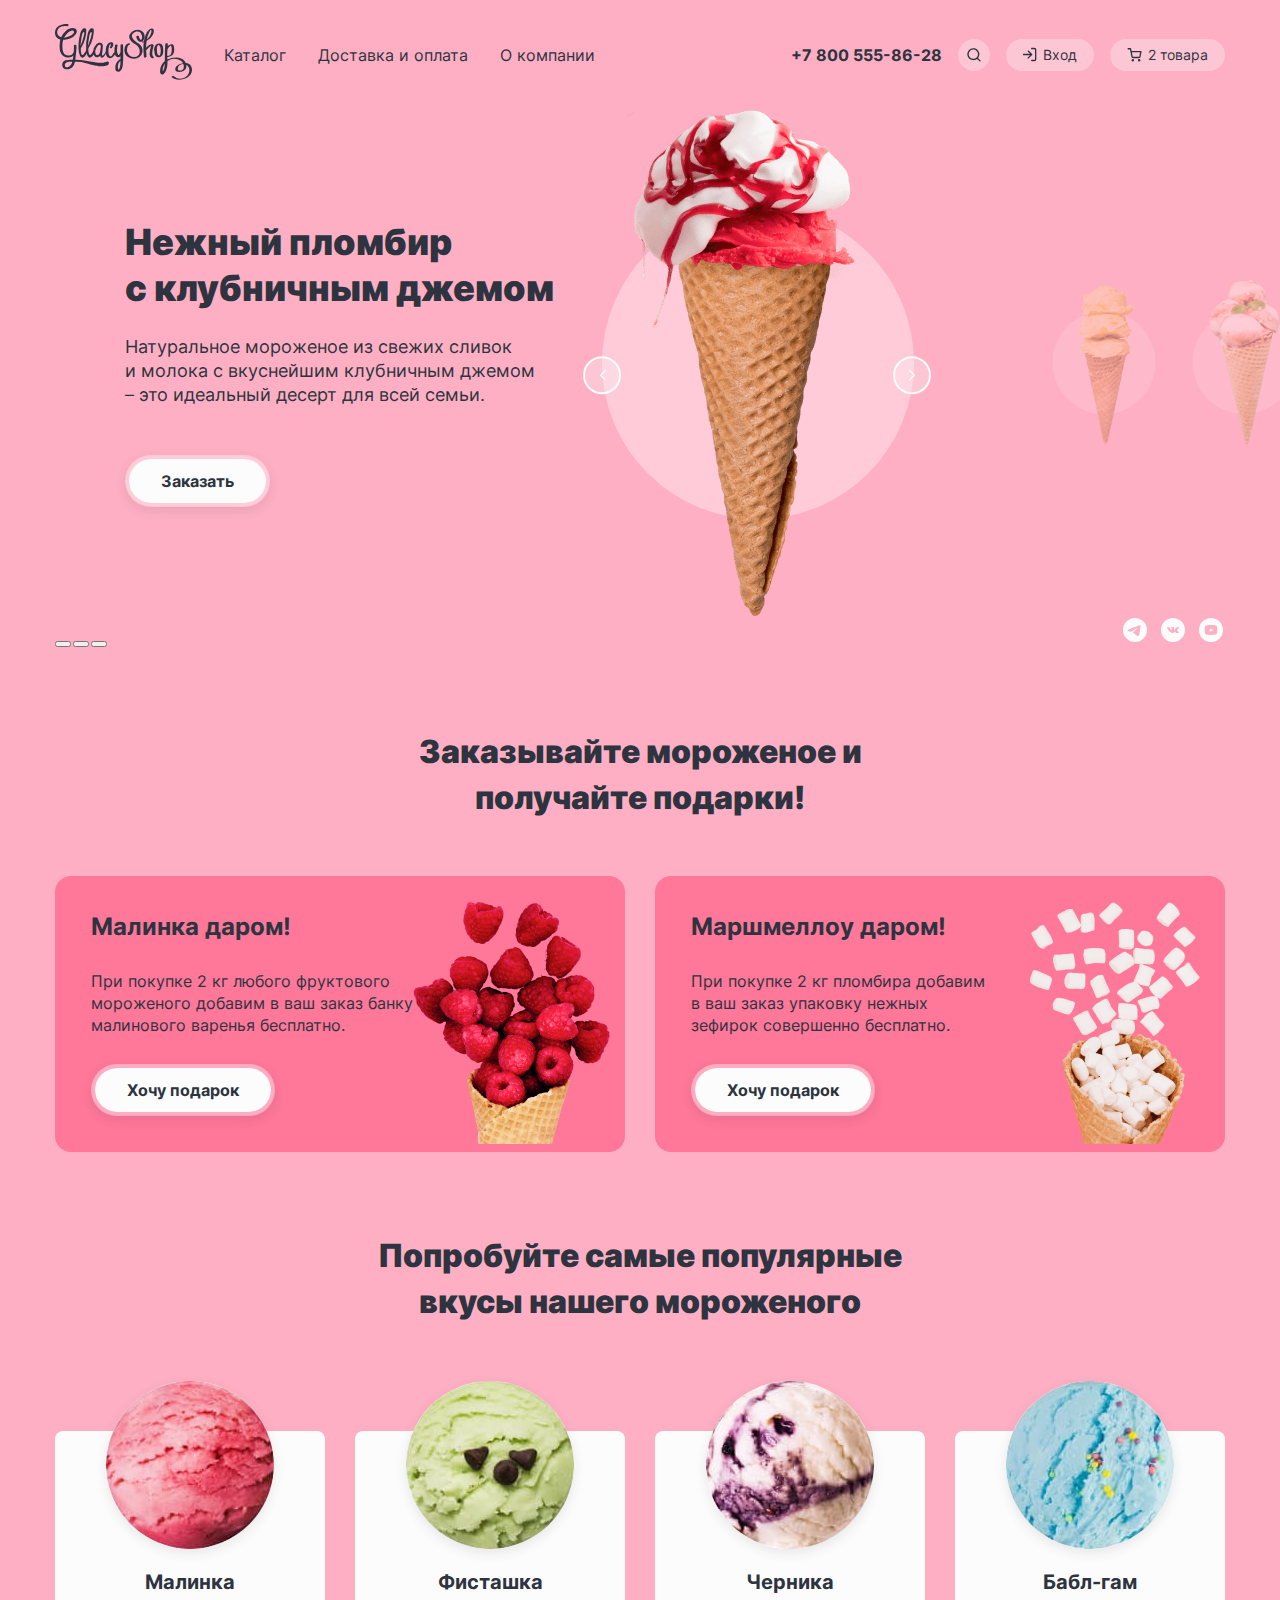
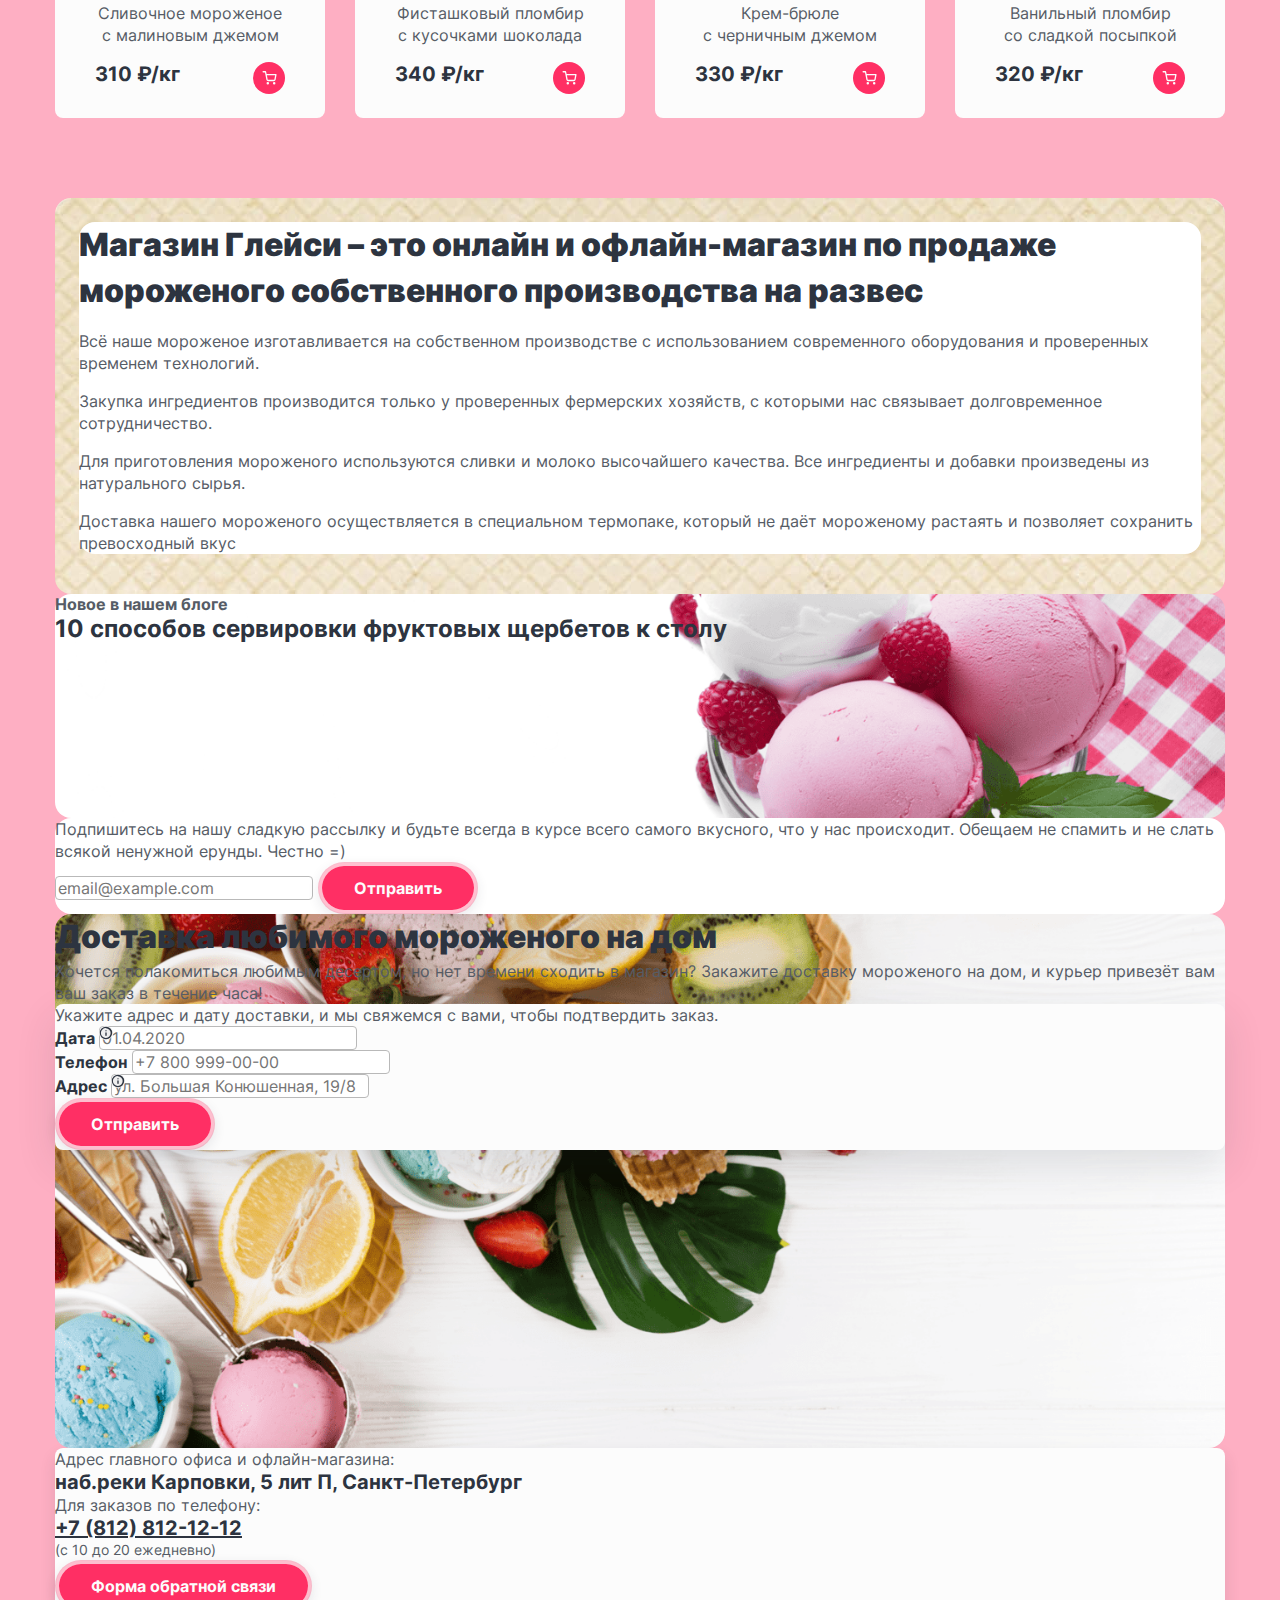
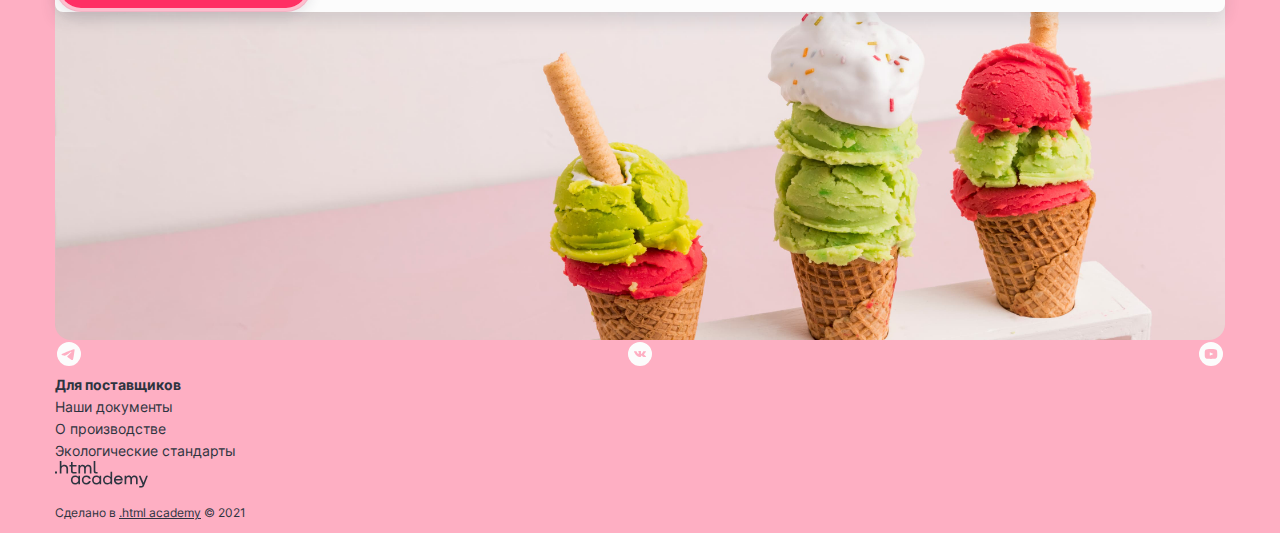
==== commit 18525785: "Добавляет сетки разделов gifts и popular" ====
--- a/index.html
+++ b/index.html
@@ -9,7 +9,7 @@
   </head>
 
   <body class="page-body pink">
-    <div class="container">
+    <div class="container page-wrapper">
       <header class="main-header">
         <a class="logo" href="#">
           <svg class="logo-img" role="img" aria-label="Логотип Glacy" width="137" height="56" viewBox="0 0 137 56"
@@ -60,7 +60,7 @@
           <a class="nav-phone" href="tel:+78005558628">+7 800 555-86-28</a>
           <ul class="user-menu">
             <li class="user-menu-item">
-              <button class="user-menu-button" type="button">
+              <button class="user-menu-button user-menu-button-search" type="button">
                 <svg aria-hidden="true" focusable="false" width="16" height="17" viewBox="0 0 16 17" fill="none"
                   xmlns="http://www.w3.org/2000/svg">
                   <path fill-rule="evenodd" clip-rule="evenodd"
@@ -77,7 +77,7 @@
               </div>
             </li>
             <li class="user-menu-item">
-              <button class="user-menu-button" type="button">
+              <button class="user-menu-button user-menu-button-enter" type="button">
                 <svg aria-hidden="true" focusable="false" width="14" height="15" viewBox="0 0 14 15" fill="none"
                   xmlns="http://www.w3.org/2000/svg">
                   <path fill-rule="evenodd" clip-rule="evenodd"
@@ -107,7 +107,7 @@
               </div>
             </li>
             <li class="user-menu-item">
-              <button class="user-menu-button" type="button">
+              <button class="user-menu-button user-menu-button-cart" type="button">
                 <svg aria-hidden="true" focusable="false" width="15" height="14" viewBox="0 0 15 14" fill="none"
                   xmlns="http://www.w3.org/2000/svg">
                   <path fill-rule="evenodd" clip-rule="evenodd"
@@ -160,16 +160,16 @@
           </ul>
         </nav>
       </header>
-      <main class="page-main">
+      <main class="page-main main-container">
         <h1 class="visually-hidden">Магазин мороженого Глэйси</h1>
         <section class="slider">
           <h2 class="visually-hidden">Слайдер</h2>
           <ul class="slider-list">
             <li class="slider-item slider-item-1 slider-item-active">
               <div class="slider-inner">
-                <h3 class="slider-title">Нежный пломбир с клубничным джемом</h3>
+                <h3 class="slider-title">Нежный пломбир с&nbsp;клубничным джемом</h3>
                 <p class="slider-text">Натуральное мороженое из свежих сливок
-                  и молока с вкуснейшим клубничным джемом – это идеальный десерт для всей семьи. </p>
+                  и&nbsp;молока с вкуснейшим клубничным джемом<br>– это идеальный десерт для всей семьи. </p>
                 <button class="slider-button button" type="button">Заказать</button>
               </div>
               <div class="slider-img-wrapper">
@@ -283,17 +283,19 @@
         </section>
         <section class="gifts">
           <h2 class="gifts-title title">Заказывайте мороженое и получайте подарки!</h2>
-          <div class="gifts-raspberry gifts-wrapper">
-            <h3 class="gifts-subtitle">Малинка даром!</h3>
-            <p class="gifts-text">При покупке 2 кг любого фруктового мороженого добавим в ваш заказ банку малинового
-              варенья бесплатно.</p>
-            <a class="gifts-link button" href="#">Хочу подарок</a>
-          </div>
-          <div class="gifts-marshmallow gifts-wrapper">
-            <h3 class="gifts-subtitle">Маршмеллоу даром!</h3>
-            <p class="gifts-text">При покупке 2 кг пломбира добавим в ваш заказ упаковку нежных зефирок совершенно
-              бесплатно.</p>
-            <a class="gifts-link button" href="#">Хочу подарок</a>
+          <div class="gifts-layout-wrapper">
+            <div class="gifts-raspberry gifts-wrapper">
+              <h3 class="gifts-subtitle">Малинка даром!</h3>
+              <p class="gifts-text">При покупке 2 кг любого фруктового мороженого добавим в ваш заказ банку малинового
+                варенья бесплатно.</p>
+              <a class="gifts-link button" href="#">Хочу подарок</a>
+            </div>
+            <div class="gifts-marshmallow gifts-wrapper">
+              <h3 class="gifts-subtitle">Маршмеллоу даром!</h3>
+              <p class="gifts-text">При покупке 2 кг пломбира добавим в&nbsp;ваш заказ упаковку нежных зефирок&nbsp;совершенно
+                бесплатно.</p>
+              <a class="gifts-link button" href="#">Хочу подарок</a>
+            </div>
           </div>
         </section>
         <section class="popular">
@@ -304,7 +306,7 @@
                 <img class="catalog-item-img" src="images/catalog-1.jpg" width="168" height="168" alt="Малинка">
               </div>
               <h3 class="catalog-item-title">Малинка</h3>
-              <p class="catalog-item-text">Сливочное мороженое с малиновым джемом</p>
+              <p class="catalog-item-text">Сливочное мороженое с&nbsp;малиновым джемом</p>
               <div class="catalog-price-wrapper">
                 <p class="catalog-item-price">310 ₽/кг</p>
                 <button class="catalog-item-button">
@@ -323,7 +325,7 @@
                 <img class="catalog-item-img" src="images/catalog-2.jpg" width="168" height="168" alt="Фисташка">
               </div>
               <h3 class="catalog-item-title">Фисташка</h3>
-              <p class="catalog-item-text">Фисташковый пломбир с кусочками шоколада</p>
+              <p class="catalog-item-text">Фисташковый пломбир с&nbsp;кусочками шоколада</p>
               <div class="catalog-price-wrapper">
                 <p class="catalog-item-price">340 ₽/кг</p>
                 <button class="catalog-item-button">
@@ -342,7 +344,7 @@
                 <img class="catalog-item-img" src="images/catalog-3.jpg" width="168" height="168" alt="Черника">
               </div>
               <h3 class="catalog-item-title">Черника</h3>
-              <p class="catalog-item-text">Крем-брюле с черничным джемом</p>
+              <p class="catalog-item-text">Крем-брюле с&nbsp;черничным джемом</p>
               <div class="catalog-price-wrapper">
                 <p class="catalog-item-price">330 ₽/кг</p>
                 <button class="catalog-item-button">
@@ -361,7 +363,7 @@
                 <img class="catalog-item-img" src="images/catalog-4.jpg" width="168" height="168" alt="Бабл-гам">
               </div>
               <h3 class="catalog-item-title">Бабл-гам</h3>
-              <p class="catalog-item-text">Ванильный пломбир со сладкой посыпкой</p>
+              <p class="catalog-item-text">Ванильный пломбир со&nbsp;сладкой посыпкой</p>
               <div class="catalog-price-wrapper">
                 <p class="catalog-item-price">320 ₽/кг</p>
                 <button class="catalog-item-button">
--- a/styles/styles.css
+++ b/styles/styles.css
@@ -78,8 +78,6 @@
 }
 
 .page-body {
-  display: flex;
-  flex-direction: column;
   min-width: 1200px;
   height: 100%;
   margin: 0;
@@ -108,9 +106,20 @@
   margin: 0 auto;
 }
 
+.page-wrapper {
+  display: flex;
+  flex-direction: column;
+  min-height: 100%;
+}
+
+.main-container {
+  flex-grow: 1;
+}
+
 /*Button*/
 
 .button {
+  padding: 12px 32px;
   font: inherit;
   font-weight: 700;
   font-size: 16px;
@@ -132,13 +141,34 @@
 
 /*Header*/
 
+.main-header {
+  padding: 24px 0;
+  display: grid;
+  grid-template-columns: 137px 1fr;
+  gap: 16px;
+}
+
+.logo {
+  display: block;
+}
+
+.main-nav {
+  display: flex;
+  flex-wrap: wrap;
+  align-items: center;
+}
+
 .main-menu {
+  display: flex;
+  flex-wrap: wrap;
+  align-items: center;
   margin: 0;
   padding: 0;
   list-style: none;
 }
 
 .main-menu-link {
+  padding: 8px 16px;
   font-size: 16px;
   line-height: 20px;
   color: var(--extra-dark);
@@ -177,6 +207,8 @@
 }
 
 .nav-phone {
+  display: block;
+  margin: 0 16px 0 auto;
   font-size: 16px;
   line-height: 20px;
   font-weight: 700;
@@ -185,12 +217,25 @@
 }
 
 .user-menu {
-  margin: 0;
-  padding: 0;
-  list-style: none;
+  display: flex;
+  flex-wrap: wrap;
+  margin: 0;
+  padding: 0;
+  list-style: none;
+}
+
+.user-menu-item {
+  margin-right: 16px;
+}
+
+.user-menu-item:last-child {
+  margin-right: 0;
 }
 
 .user-menu-button {
+  display: flex;
+  justify-content: center;
+  align-items: center;
   font-family: inherit;
   font-size: 14px;
   line-height: 20px;
@@ -201,16 +246,110 @@
   cursor: pointer;
 }
 
+.user-menu-button-search {
+  min-width: 32px;
+  min-height: 32px;
+}
+
+.user-menu-button-enter {
+  min-width: 88px;
+  min-height: 32px;
+}
+
+.user-menu-button-enter svg {
+  margin-right: 6px;
+}
+
+.user-menu-button-cart {
+  min-width: 115px;
+  min-height: 32px;
+}
+
+.user-menu-button-cart svg {
+  margin-right: 6px;
+}
+
 /*Slider*/
 
+.slider {
+  position: relative;
+  display: flex;
+  flex-direction: column;
+  justify-content: space-between;
+}
+
+.slider-item {
+  display: grid;
+  grid-template-columns: 200px;
+  align-items: center;
+  gap: 0 50px;
+  width: 100px;
+  height: auto;
+}
+
+.slider-item.slider-item-active {
+  grid-template-columns: 500px 306px;
+  height: auto;
+  width: auto;
+}
+
+.slider-item.slider-item-active .slider-inner {
+  display: block;
+  justify-self: start;
+  padding-left: 70px;
+}
+
+.slider-item.slider-item-active .slider-img-wrapper {
+  transform: scale(1) translateX(0);
+  opacity: 1;
+}
+
+.slider-inner {
+  display: none;
+}
+
+.slider-img-wrapper {
+  position: relative;
+  display: grid;
+  place-items: center;
+  min-width: 306px;
+  width: auto;
+  min-height: 507px;
+  transform: scale(0.33);
+  opacity: 0.4;
+}
+
+.slider-img-wrapper::before {
+  position: absolute;
+  top: 50%;
+  left: 50%;
+  width: 312px;
+  height: 312px;
+  background-color: var(--extra-light-pink);
+  border-radius: 50%;
+  transform: translate(-50%, -50%);
+  z-index: -1;
+  content: '';
+}
+
+.slider-img {
+  display: block;
+  width: 100%;
+  height: auto;
+}
+
 .slider-list {
+  display: flex;
+  align-items: center;
+  gap: 0 40px;
+  width: 100%;
   margin: 0;
   padding: 0;
   list-style: none;
 }
 
 .slider-title {
-  margin: 0;
+  margin: 0 0 24px 0;
   font-size: 36px;
   line-height: 46px;
   font-weight: 900;
@@ -218,20 +357,45 @@
 }
 
 .slider-text {
-  margin: 0;
+  margin: 0 0 48px 0;
   font-size: 18px;
   line-height: 24px;
   color: var(--extra-dark);
 }
 
+.slider-buttons {
+  position: absolute;
+  top: 50%;
+  left: 60%;
+  display: flex;
+  justify-content: space-between;
+  min-width: 348px;
+  transform: translate(-50%, -60%);
+}
+
 .slider-button-nav {
+  display: flex;
+  justify-content: center;
+  align-items: center;
+  width: 38px;
+  height: 38px;
   color: var(--extra-light);
   background-color: var(--extra-light-3);
   border: 2px solid var(--extra-light);
   border-radius: 26px;
 }
 
+.slider-footer {
+  display: flex;
+  align-items: end;
+  justify-content: space-between;
+}
+
 .slider-pagination {
+  display: flex;
+  flex-wrap: wrap;
+  justify-content: space-between;
+  min-width: 52px;
   margin: 0;
   padding: 0;
   list-style: none;
@@ -240,6 +404,10 @@
 /*Socials*/
 
 .socials-list {
+  display: flex;
+  flex-wrap: wrap;
+  justify-content: space-between;
+  min-width: 104px;
   margin: 0;
   padding: 0;
   list-style: none;
@@ -259,8 +427,15 @@
   color: var(--extra-dark);
 }
 
+.gifts-title {
+  max-width: 450px;
+  margin: 80px auto 55px auto;
+  text-align: center;
+}
+
 .gifts-subtitle {
-  margin: 0;
+  max-width: 328px;
+  margin: 0 0 28px 0;
   font-size: 24px;
   line-height: 30px;
   font-weight: 700;
@@ -268,12 +443,21 @@
 }
 
 .gifts-text {
-  margin: 0;
-  color: var(--extra-dark);
+  max-width: 328px;
+  margin: 0 0 28px 0;
+  color: var(--extra-dark);
+}
+
+.gifts-layout-wrapper {
+  display: grid;
+  grid-template-columns: repeat(2, 1fr);
+  gap: 0 30px;
+  margin-bottom: 81px;
 }
 
 .gifts-wrapper {
   min-height: 268px;
+  padding: 36px 0 36px 36px;
   background-color: var(--neutral-pink);
   background-repeat: no-repeat;
   background-position: 100% 0;
@@ -300,10 +484,29 @@
   list-style: none;
 }
 
+.popular-title {
+  max-width: 530px;
+  margin: 0 auto 106px auto;
+  text-align: center;
+}
+
+.popular .catalog-list {
+  margin-bottom: 80px;
+}
+
 /*Catalog*/
 
 .catalog-item {
+  display: flex;
+  flex-direction: column;
+  align-items: center;
+  padding: 0 40px 24px 40px;
   background-color: var(--extra-light);
+  border-radius: 8px;
+}
+
+.catalog-img-wrapper {
+  margin: -50px 0 16px 0;
 }
 
 .catalog-item-img {
@@ -312,15 +515,17 @@
 }
 
 .catalog-item-title {
-  margin: 0;
+  margin: 0 0 8px 0;
   font-size: 20px;
   line-height: 24px;
   font-weight: 700;
+  text-align: center;
   color: var(--extra-dark);
 }
 
 .catalog-item-text {
-  margin: 0;
+  margin: 0 0 16px 0;
+  text-align: center;
 }
 
 .catalog-item-price {
@@ -332,10 +537,21 @@
 }
 
 .catalog-item-button {
+  display: flex;
+  justify-content: center;
+  align-items: center;
+  width: 32px;
+  height: 32px;
   color: var(--extra-light);
   background-color: var(--extra-bright-pink);
   border: none;
   border-radius: 26px;
+}
+
+.catalog-price-wrapper {
+  display: flex;
+  justify-content: space-between;
+  min-width: 190px;
 }
 
 /*About*/
@@ -569,6 +785,9 @@
 }
 
 .catalog-list {
+  display: grid;
+  grid-template-columns: repeat(4, 1fr);
+  gap: 90px 30px;
   margin: 0;
   padding: 0;
   list-style: none;
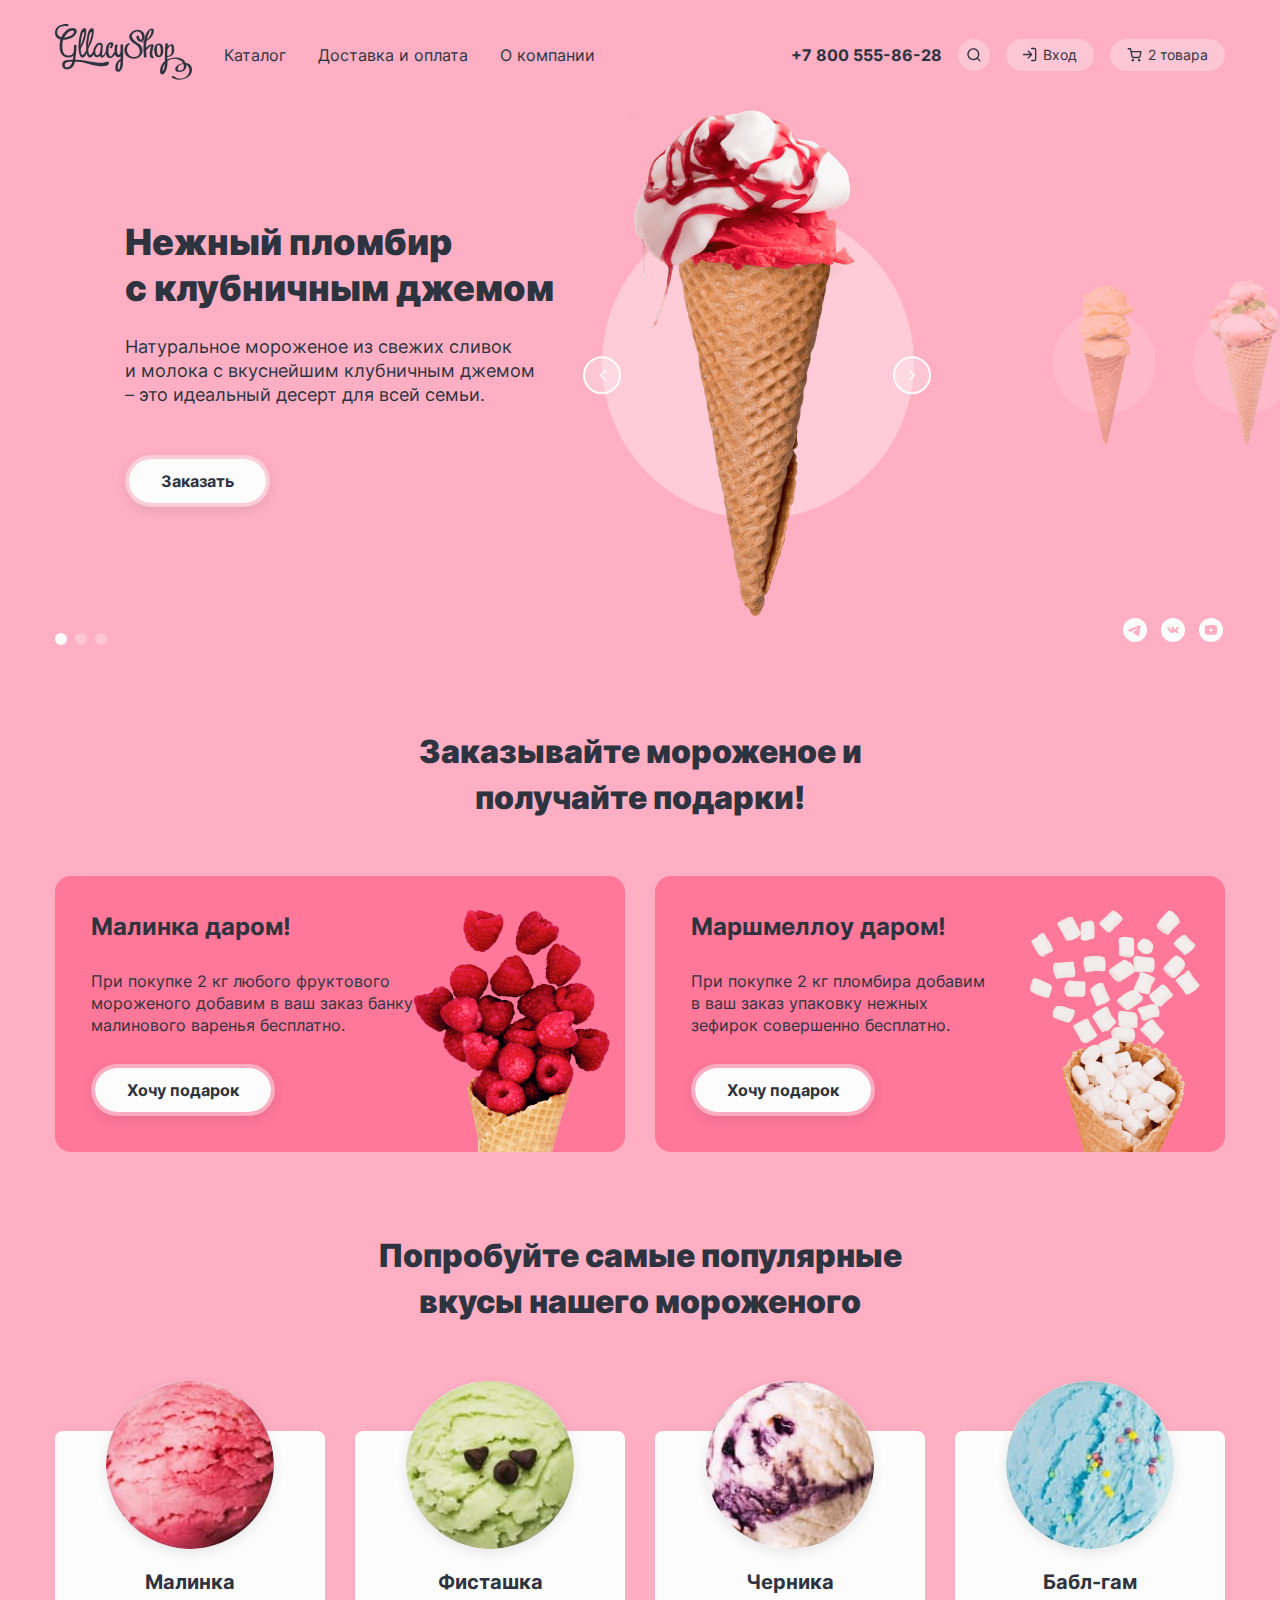
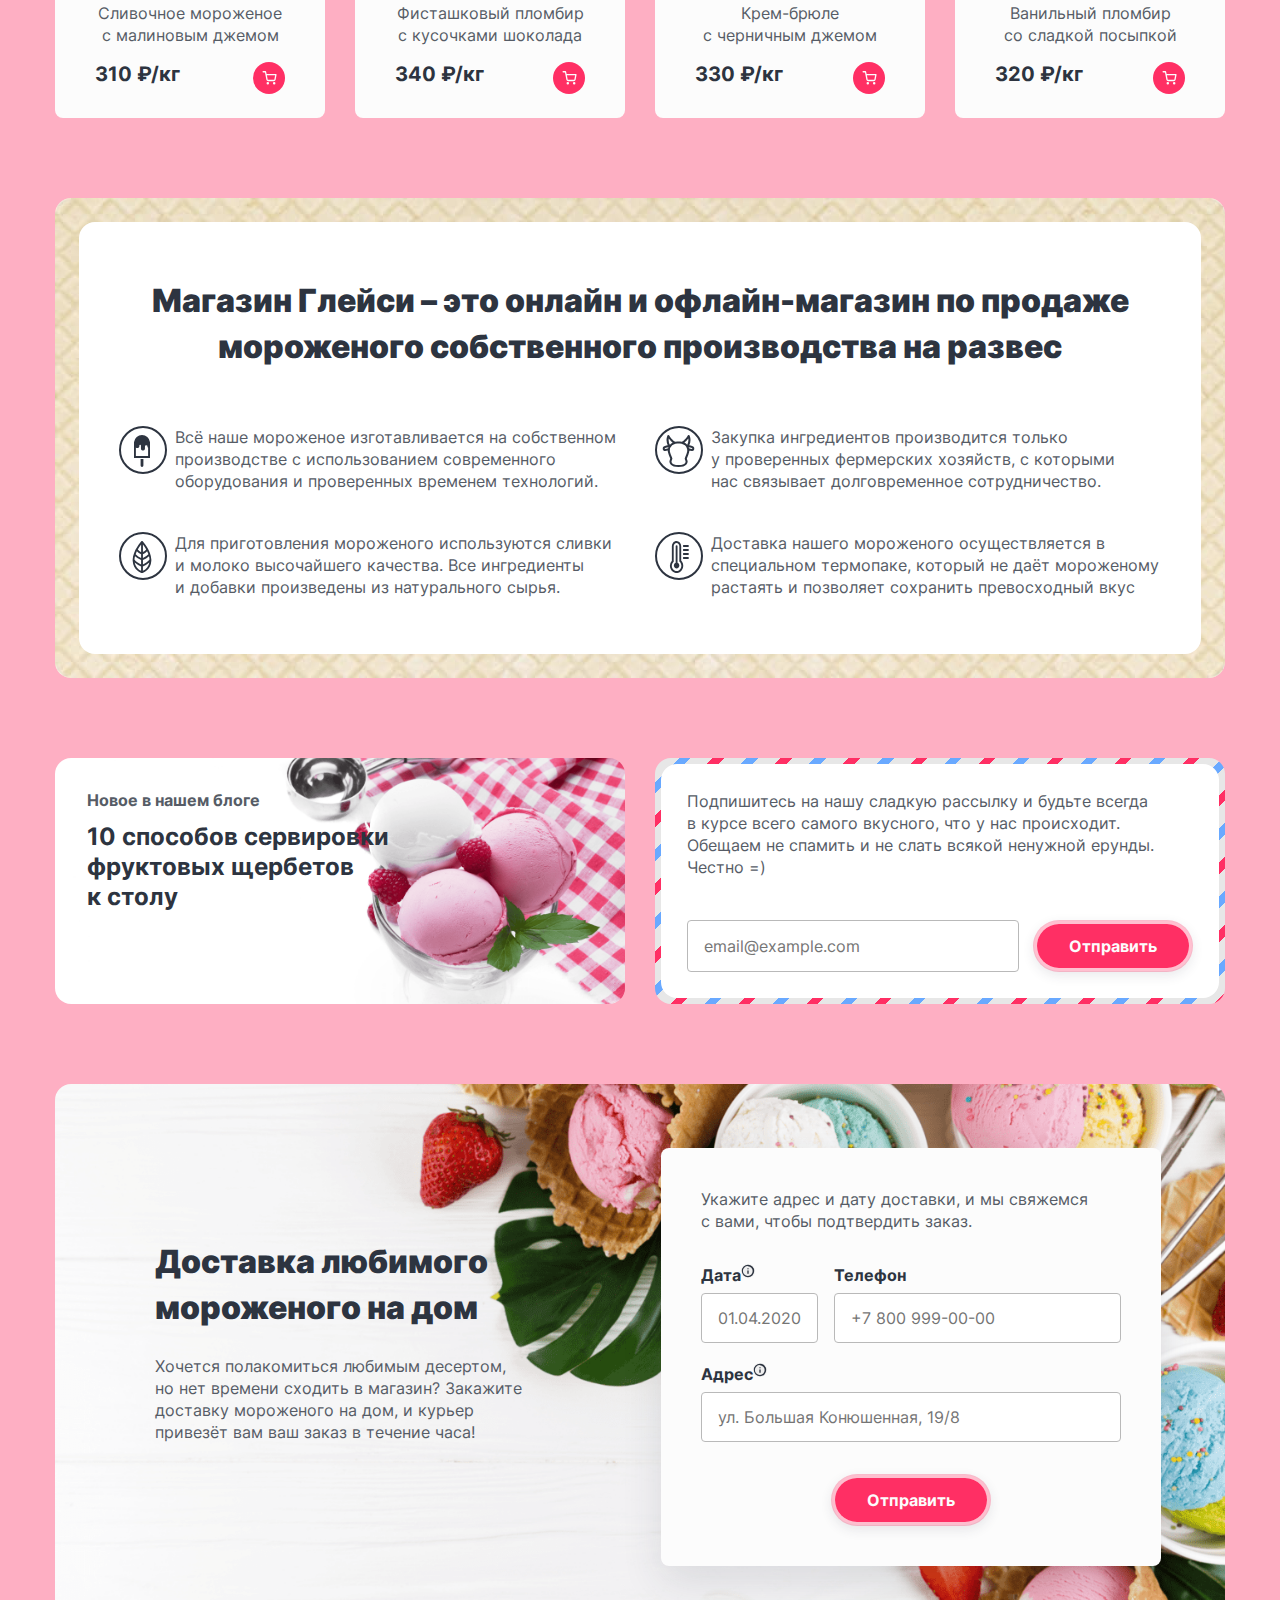
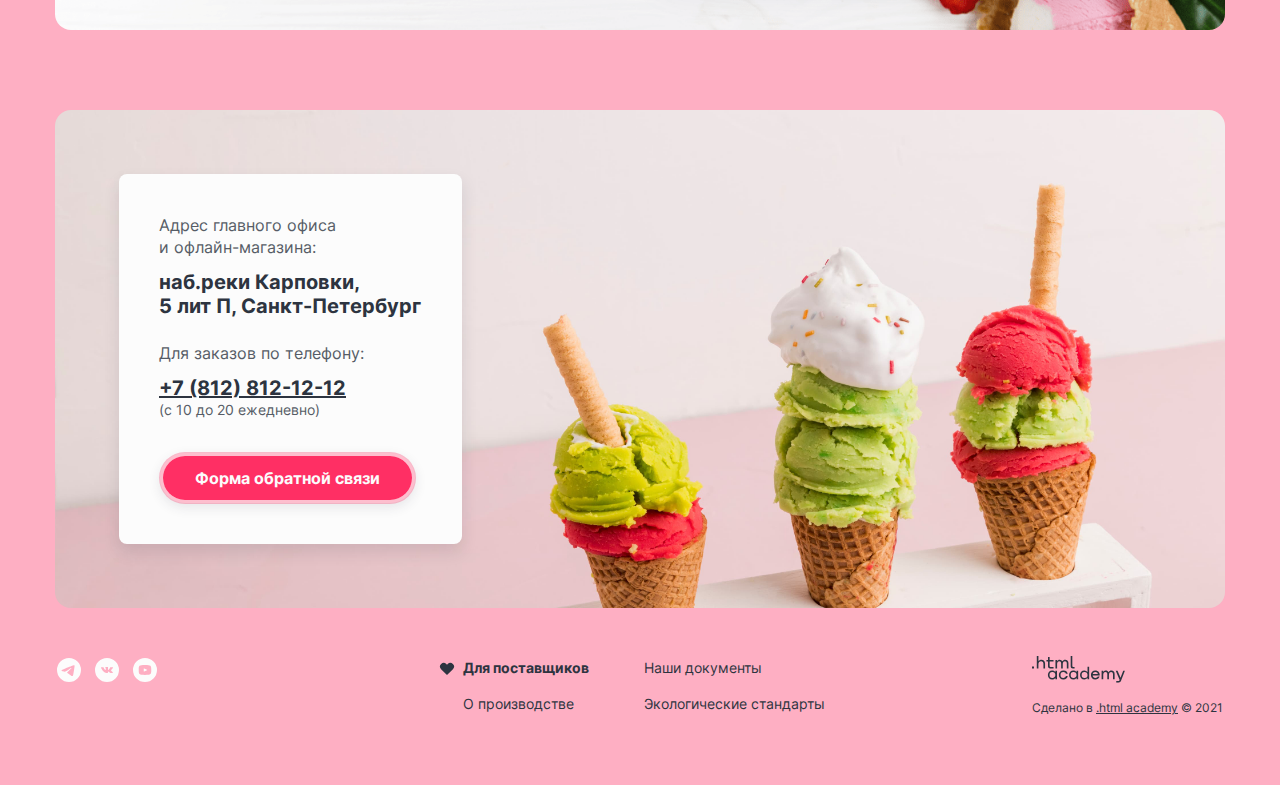
==== commit 3a8b8243: "Merge pull request #2 from elistratovamaria/master" ====
--- a/index.html
+++ b/index.html
@@ -292,7 +292,8 @@
             </div>
             <div class="gifts-marshmallow gifts-wrapper">
               <h3 class="gifts-subtitle">Маршмеллоу даром!</h3>
-              <p class="gifts-text">При покупке 2 кг пломбира добавим в&nbsp;ваш заказ упаковку нежных зефирок&nbsp;совершенно
+              <p class="gifts-text">При покупке 2 кг пломбира добавим в&nbsp;ваш заказ упаковку нежных
+                зефирок&nbsp;совершенно
                 бесплатно.</p>
               <a class="gifts-link button" href="#">Хочу подарок</a>
             </div>
@@ -385,21 +386,21 @@
               собственного
               производства на развес</h2>
             <ul class="about-list">
-              <li class="about-item">
+              <li class="about-item about-item-1">
                 <p class="about-text">Всё наше мороженое изготавливается на собственном производстве с использованием
                   современного оборудования и проверенных временем технологий.</p>
               </li>
-              <li class="about-item">
-                <p class="about-text">Закупка ингредиентов производится только у проверенных фермерских хозяйств, с
+              <li class="about-item about-item-2">
+                <p class="about-text">Закупка ингредиентов производится только у&nbsp;проверенных фермерских хозяйств, с
                   которыми
-                  нас связывает долговременное сотрудничество.</p>
-              </li>
-              <li class="about-item">
-                <p class="about-text">Для приготовления мороженого используются сливки и молоко высочайшего качества.
+                  нас&nbsp;связывает долговременное сотрудничество.</p>
+              </li>
+              <li class="about-item about-item-3">
+                <p class="about-text">Для приготовления мороженого используются сливки и&nbsp;молоко высочайшего качества.
                   Все
-                  ингредиенты и добавки произведены из натурального сырья.</p>
-              </li>
-              <li class="about-item">
+                  ингредиенты и&nbsp;добавки произведены из натурального сырья.</p>
+              </li>
+              <li class="about-item about-item-4">
                 <p class="about-text">Доставка нашего мороженого осуществляется в специальном термопаке, который не даёт
                   мороженому растаять и позволяет сохранить превосходный вкус</p>
               </li>
@@ -410,13 +411,13 @@
           <section class="news">
             <a class="news-link" href="#">
               <h2 class="news-title">Новое в нашем блоге</h2>
-              <p class="news-text">10 способов сервировки фруктовых щербетов к столу</p>
+              <p class="news-text">10 способов сервировки фруктовых щербетов к&nbsp;столу</p>
             </a>
           </section>
           <section class="mailing">
             <div class="mailing-inner">
               <h2 class="visually-hidden">Рассылка</h2>
-              <p class="mailing-text">Подпишитесь на нашу сладкую рассылку и будьте всегда в курсе всего самого
+              <p class="mailing-text">Подпишитесь на нашу сладкую рассылку и будьте всегда в&nbsp;курсе всего самого
                 вкусного,
                 что у нас происходит. Обещаем не спамить и не слать всякой ненужной ерунды. Честно =)</p>
               <form class="mailing-form" method="post" action="https://echo.htmlacademy.ru/">
@@ -431,15 +432,15 @@
         <section class="delivery">
           <div class="delivery-text-wrapper">
             <h2 class="delivery-title title">Доставка любимого мороженого на дом</h2>
-            <p class="delivery-text">Хочется полакомиться любимым десертом, но нет времени сходить в магазин? Закажите
+            <p class="delivery-text">Хочется полакомиться любимым десертом, но&nbsp;нет времени сходить в магазин? Закажите
               доставку мороженого на дом, и курьер привезёт вам ваш заказ в течение часа!</p>
           </div>
           <div class="delivery-form-wrapper">
-            <p class="delivery-text">Укажите адрес и дату доставки, и мы свяжемся с вами, чтобы подтвердить заказ.</p>
+            <p class="delivery-text">Укажите адрес и дату доставки, и мы свяжемся с&nbsp;вами, чтобы подтвердить заказ.</p>
             <form class="delivery-form" method="post" action="https://echo.htmlacademy.ru/">
               <div class="delivery-form-field-group">
                 <span class="delivery-form-text delivery-form-tooltip-wrapper">
-                  <label class="delivery-form-text" for="date">Дата</label>
+                  <label class="delivery-form-text delivery-form-label" for="date">Дата</label>
                   <span class="tooltip">
                     <button class="tooltip-toggle" type="button" aria-labelledby="tooltip-date-label">
                       <span class="visually-hidden">Открыть подсказку</span>
@@ -450,12 +451,12 @@
                 <input class="delivery-form-input" type="text" name="date" id="date" placeholder="01.04.2020">
               </div>
               <div class="delivery-form-field-group">
-                <label class="delivery-form-text" for="phone">Телефон</label>
+                <label class="delivery-form-text delivery-form-label" for="phone">Телефон</label>
                 <input class="delivery-form-input" type="tel" name="phone" id="phone" placeholder="+7 800 999-00-00">
               </div>
               <div class="delivery-form-field-group">
                 <span class="delivery-form-text delivery-form-tooltip-wrapper">
-                  <label class="delivery-form-text" for="address">Адрес</label>
+                  <label class="delivery-form-text delivery-form-label" for="address">Адрес</label>
                   <span class="tooltip">
                     <button class="tooltip-toggle" type="button" aria-labelledby="tooltip-address-label">
                       <span class="visually-hidden">Открыть подсказку</span>
@@ -474,8 +475,8 @@
         <section class="contacts">
           <h2 class="visually-hidden">Контакты</h2>
           <div class="contacts-wrapper">
-            <p class="contacts-title">Адрес главного офиса и офлайн-магазина:</p>
-            <address class="contacts-text contacts-address">наб.реки Карповки, 5 лит П, Санкт-Петербург</address>
+            <p class="contacts-title">Адрес главного офиса<br>и офлайн-магазина:</p>
+            <address class="contacts-text contacts-address">наб.реки Карповки,<br>5 лит П, Санкт-Петербург</address>
             <p class="contacts-title">Для заказов по телефону:</p>
             <a class="contacts-text contacts-phone" href="tel:+78128121212">+7 (812) 812-12-12</a>
             <p class="contacts-phone-mark">(с 10 до 20 ежедневно)</p>
--- a/styles/styles.css
+++ b/styles/styles.css
@@ -131,6 +131,7 @@
   border-radius: 26px;
   box-shadow: 0 4px 12px var(--extra-dark-1);
   background-clip: padding-box;
+  cursor: pointer;
 }
 
 .button-pink {
@@ -190,6 +191,7 @@
   background-color: var(--extra-light);
   box-shadow: 0 8px 16px var(--extra-dark);
   border-radius: 4px;
+  z-index: 1;
 }
 
 .submenu-link {
@@ -383,6 +385,7 @@
   background-color: var(--extra-light-3);
   border: 2px solid var(--extra-light);
   border-radius: 26px;
+  cursor: pointer;
 }
 
 .slider-footer {
@@ -399,6 +402,19 @@
   margin: 0;
   padding: 0;
   list-style: none;
+}
+
+.slider-pagination-button {
+  width: 12px;
+  height: 12px;
+  background-color: var(--extra-light-3);
+  border: none;
+  border-radius: 50%;
+  cursor: pointer;
+}
+
+.slider-pagination-button-current {
+  background-color: var(--extra-light);
 }
 
 /*Socials*/
@@ -460,7 +476,7 @@
   padding: 36px 0 36px 36px;
   background-color: var(--neutral-pink);
   background-repeat: no-repeat;
-  background-position: 100% 0;
+  background-position: right bottom;
   border-radius: 16px;
 }
 
@@ -546,6 +562,7 @@
   background-color: var(--extra-bright-pink);
   border: none;
   border-radius: 26px;
+  cursor: pointer;
 }
 
 .catalog-price-wrapper {
@@ -557,26 +574,93 @@
 /*About*/
 
 .about {
+  margin-bottom: 80px;
   padding: 24px;
   border-radius: 16px;
   background-image: url("../images/background-about.jpg");
 }
 
 .about-wrapper {
+  padding: 56px 40px;
   border-radius: 16px;
   background-color: var(--white);
 }
 
+.about-title {
+  margin: 0 0 56px 0;
+  text-align: center;
+}
+
 .about-list {
-  margin: 0;
-  padding: 0;
-  list-style: none;
+  display: grid;
+  grid-template-columns: repeat(2, 1fr);
+  gap: 40px 30px;
+  margin: 0;
+  padding: 0;
+  list-style: none;
+}
+
+.about-text {
+  margin: 0;
+}
+
+.about-item {
+  position: relative;
+  padding-left: 56px;
+}
+
+.about-item::before {
+  position: absolute;
+  top: 0;
+  left: 0;
+  width: 48px;
+  height: 48px;
+  background-color: transparent;
+  border: 2px solid var(--extra-dark);
+  border-radius: 50%;
+  content: "";
+}
+
+.about-item::after {
+  position: absolute;
+  top: 50%;
+  left: 7px;
+  width: 48px;
+  height: 48px;
+  background-repeat: no-repeat;
+  transform: translateY(-50%);
+  content: "";
+}
+
+.about-item-1::after {
+  background-image: url("../images/ice-cream.svg");
+}
+
+.about-item-2::after {
+  background-image: url("../images/cow.svg");
+}
+
+.about-item-3::after {
+  background-image: url("../images/leaf.svg");
+}
+
+.about-item-4::after {
+  background-image: url("../images/thermometer.svg");
 }
 
 /*News*/
 
+.news-mailing-wrapper {
+  display: grid;
+  grid-template-columns: repeat(2, 1fr);
+  gap: 30px;
+  margin-bottom: 80px;
+}
+
 .news {
+  display: flex;
   min-height: 224px;
+  padding: 32px 0 0 32px;
   background-image: url("../images/background-blog.png");
   background-size: cover;
   background-repeat: no-repeat;
@@ -585,18 +669,22 @@
 }
 
 .news-link {
+  display: block;
+  width: 100%;
+  height: auto;
   text-decoration: none;
   color: var(--dark);
 }
 
 .news-title {
-  margin: 0;
+  margin: 0 0 12px 0;
   font-size: 16px;
   line-height: 20px;
 }
 
 .news-text {
   margin: 0;
+  max-width: 305px;
   font-size: 24px;
   line-height: 30px;
   font-weight: 700;
@@ -605,16 +693,31 @@
 
 /*Mailing*/
 
+.mailing {
+  padding: 6px;
+  background-image: repeating-linear-gradient(-45deg, var(--extra-bright-pink),  var(--extra-bright-pink) 8px, var(--light) 8px, var(--light) 24px,  var(--blue) 24px, var(--blue) 32px, var(--light) 32px, var(--light) 48px);
+  border-radius: 16px;
+}
+
 .mailing-inner {
+  padding: 26px;
   background-color: var(--white);
   border-radius: 16px;
 }
 
 .mailing-text {
-  margin: 0;
+  margin: 0 0 42px 0;
+}
+
+.mailing-form {
+  display: flex;
+  justify-content: space-between;
+  min-width: 506px;
 }
 
 .mailing-form-input {
+  min-width: 332px;
+  padding: 14px 16px;
   font-family: inherit;
   font-size: 16px;
   line-height: 20px;
@@ -626,29 +729,64 @@
 /*Delivery*/
 
 .delivery {
-  min-height: 534px;
-  background-image: url("../images/background-mailing.png");/*Перевернуть*/
+  display: flex;
+  margin-bottom: 80px;
+  padding: 64px 64px 64px 100px;
+  background-image: url("../images/background-mailing.png");
   background-size: cover;
+  background-repeat: no-repeat;
+  background-position: 50% 50%;
   border-radius: 16px;
 }
 
+.delivery-text-wrapper {
+  display: flex;
+  flex-direction: column;
+  justify-content: center;
+  max-width: 375px;
+  margin-right: 135px;
+}
+
+.delivery-title {
+  margin-bottom: 24px;
+}
+
 .delivery-text {
-  margin: 0;
+  margin: 0 0 32px 0;
 }
 
 .delivery-form-wrapper {
+  padding: 40px;
   background-color: var(--extra-light);
   box-shadow: 0 15px 40px var(--extra-dark-12);
   border-radius: 8px;
 }
 
+.delivery-form {
+  display: grid;
+  grid-template-columns: 117px 287px;
+  gap: 20px 16px;
+}
+
+.delivery-form-field-group:last-of-type {
+  grid-column: 1/-1;
+  grid-row: 2/3;
+}
+
 .delivery-form-text {
   line-height: 20px;
   font-weight: 700;
   color: var(--extra-dark);
 }
 
+.delivery-form-label {
+  display: inline-block;
+  margin-bottom: 8px;
+}
+
 .delivery-form-input {
+  width: 100%;
+  padding: 14px 16px;
   font-family: inherit;
   font-size: 16px;
   line-height: 20px;
@@ -657,23 +795,37 @@
   border-radius: 4px;
 }
 
+.delivery-form-input[name="date"] {
+  max-width: 117px;
+}
+
+.delivery-button {
+  grid-column: 1/-1;
+  grid-row: 3/4;
+  justify-self: center;
+  margin-top: 12px;
+}
+
 /*Contacts*/
 
 .contacts {
   min-height: 492px;
+  padding: 64px;
   background-image: url("../images/background-contacts.jpg");
   background-size: cover;
   border-radius: 16px;
 }
 
 .contacts-wrapper {
+  max-width: 343px;
+  padding: 40px;
   background-color: var(--extra-light);
   box-shadow: 0 8px 16px var(--extra-dark-12);
   border-radius: 8px;
 }
 
 .contacts-title {
-  margin: 0;
+  margin: 0 0 12px 0;
 }
 
 .contacts-text {
@@ -685,21 +837,57 @@
 }
 
 .contacts-phone-mark {
-  margin: 0;
+  margin: 0 0 32px 0;
   font-size: 14px;
   line-height: 20px;
 }
 
 .contacts-address {
+  margin-bottom: 24px;
   font-style: normal;
 }
 
 /*Footer*/
 
+.main-footer {
+  display: grid;
+  grid-template-columns: 200px 1fr 193px;
+  width: 100%;
+  padding: 48px 0 57px 0;
+}
+
+.footer-socials {
+  max-width: 104px;
+}
+
+.footer-menu {
+  display: flex;
+  justify-content: center;
+}
+
 .footer-menu-list {
-  margin: 0;
-  padding: 0;
-  list-style: none;
+  display: grid;
+  grid-template-columns: repeat(2, 1fr);
+  max-width: 365px;
+  margin: 0;
+  padding: 0;
+  list-style: none;
+}
+
+.footer-menu-item {
+  position: relative;
+  margin-bottom: 8px;
+}
+
+.footer-menu-item:first-child::before {
+  position: absolute;
+  top: 5px;
+  left: -24px;
+  width: 16px;
+  height: 16px;
+  background-image: url("../images/heart.svg");
+  background-repeat: no-repeat;
+  content: "";
 }
 
 .footer-menu-link {
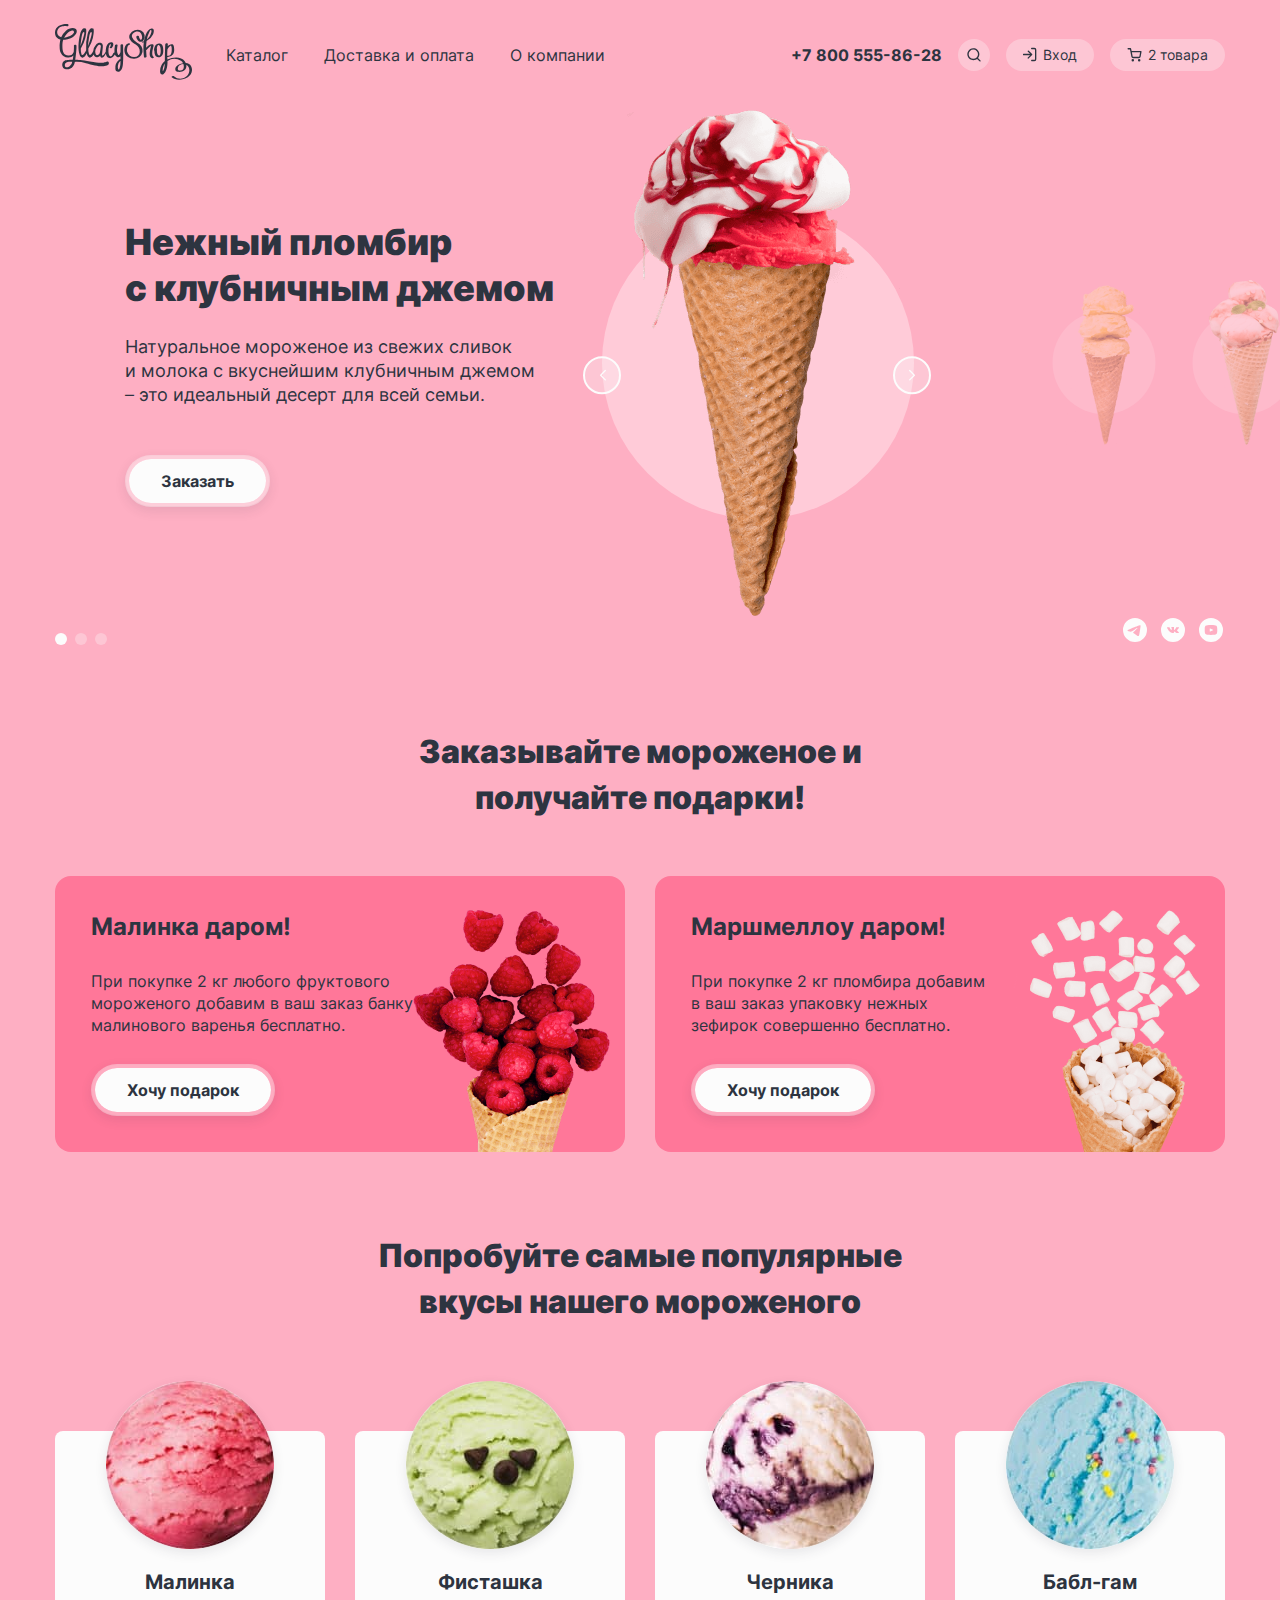
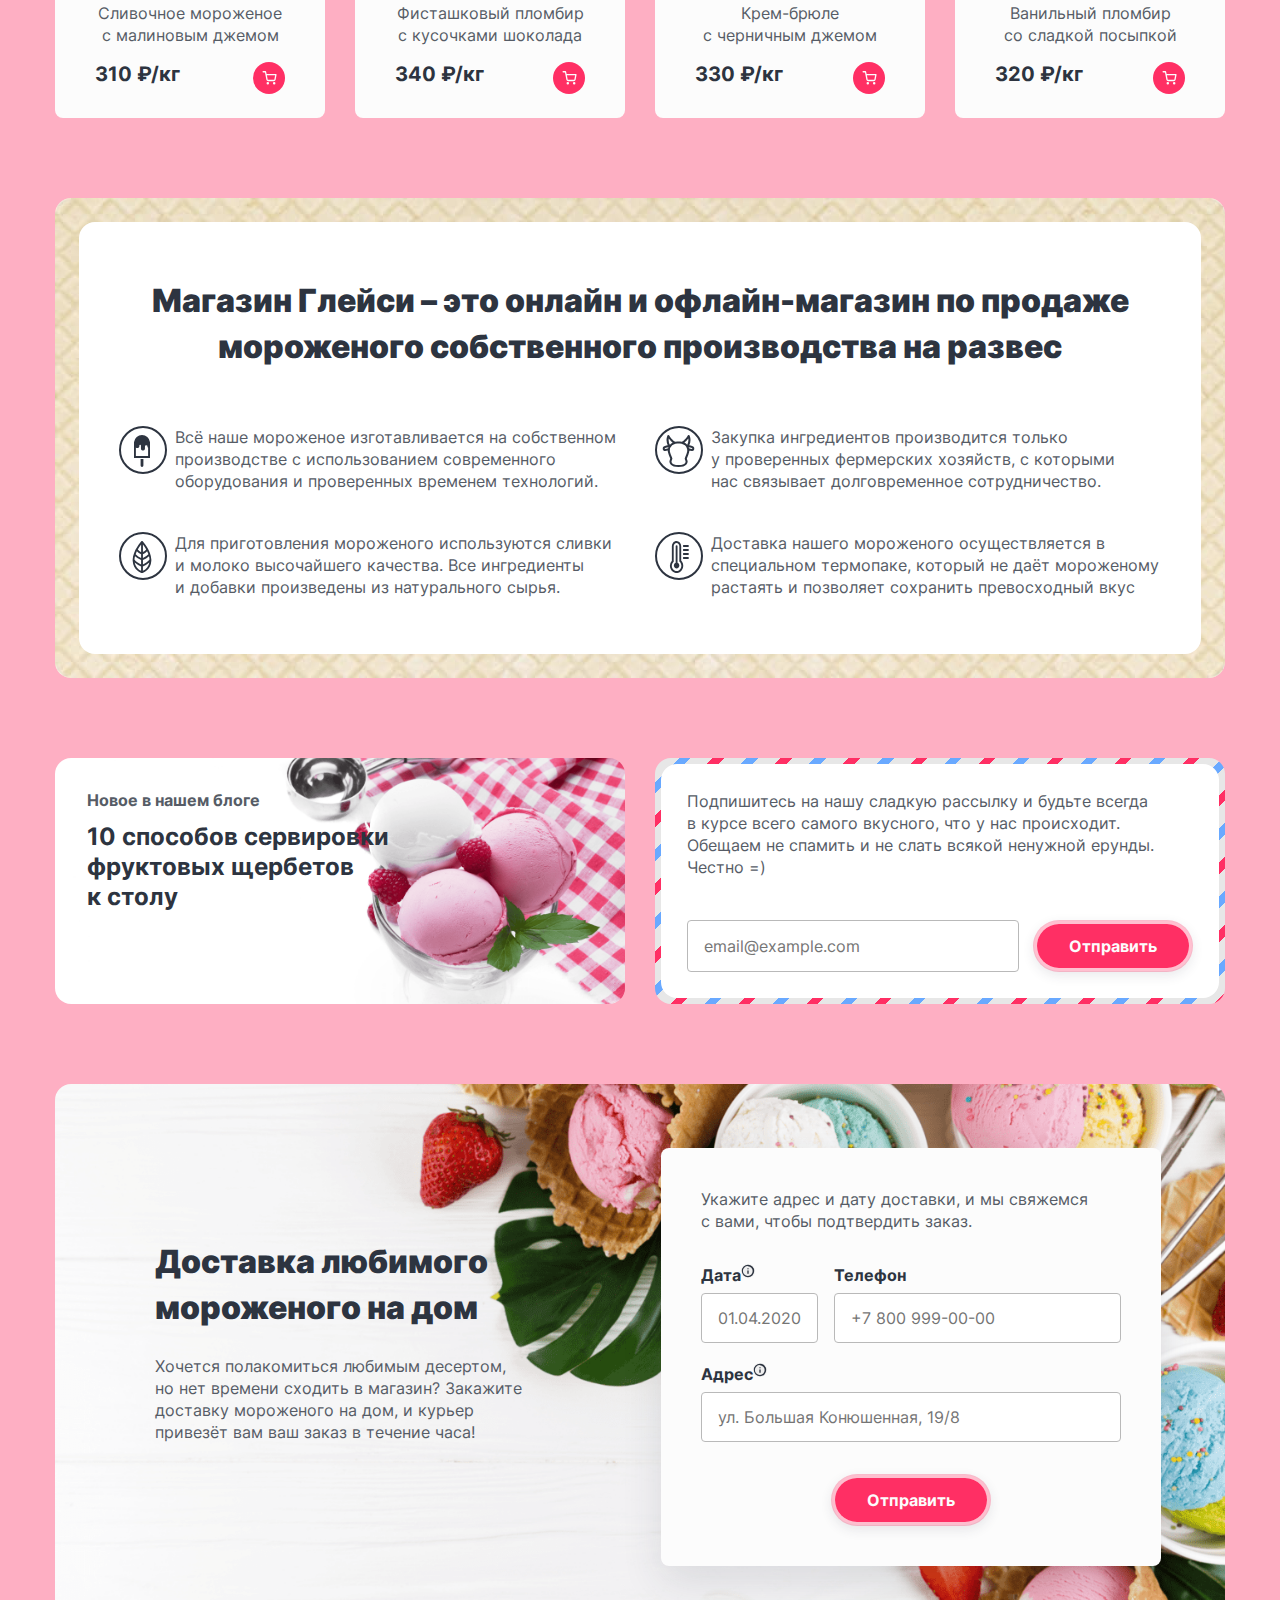
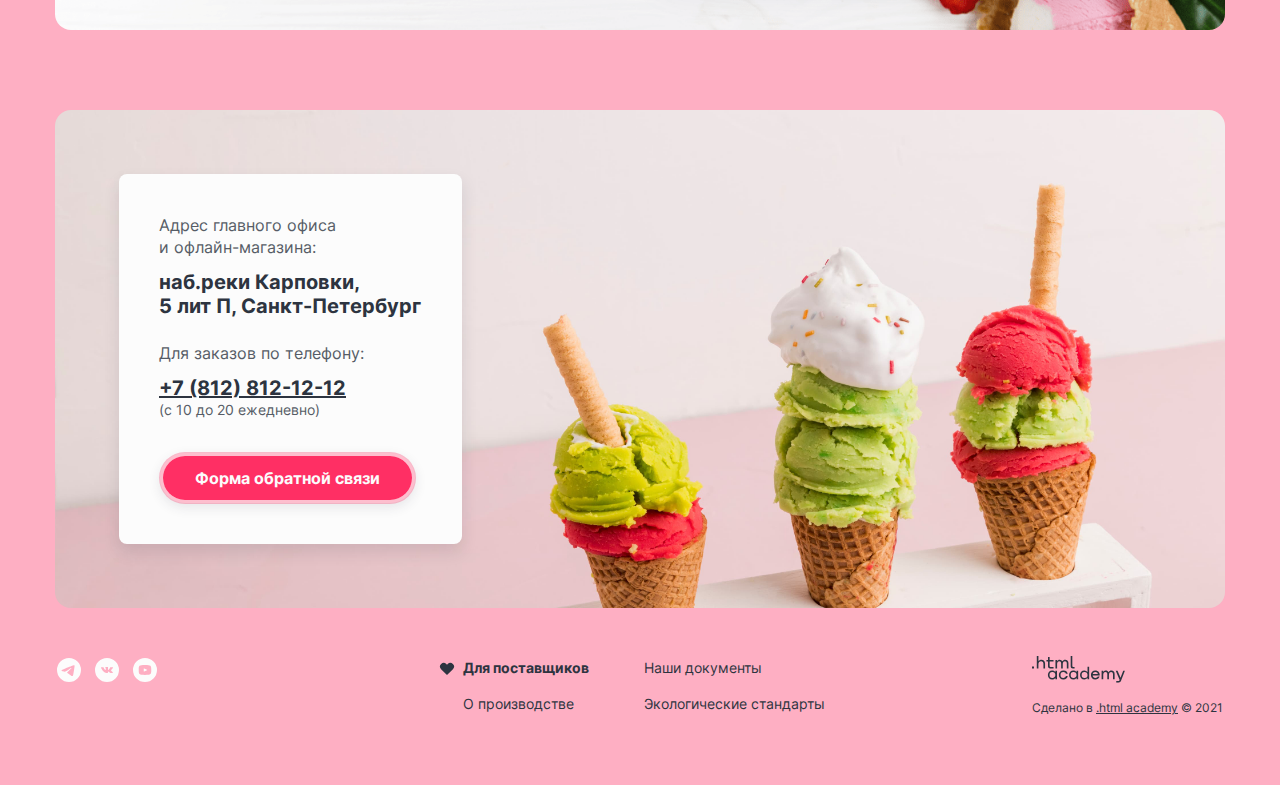
==== commit b7c80b94: "Добавляет состояния элементов хедера и сетки и состояния элементов поповеров" ====
--- a/index.html
+++ b/index.html
@@ -7,7 +7,7 @@
     <link rel="icon" type="image/png" sizes="32x32" href="images/favicon-32.png">
     <link rel="stylesheet" href="styles/styles.css">
   </head>
-
+  <!--Для изменения цвета главной страницы заменить класс pink на blue или yellow-->
   <body class="page-body pink">
     <div class="container page-wrapper">
       <header class="main-header">
@@ -31,12 +31,14 @@
         <nav class="main-nav">
           <ul class="main-menu">
             <li class="main-menu-item">
+              <!--Для того, чтобы ссылка стала ярко-розового цвета, нужно добавить класс main-menu-link-current-->
               <a class="main-menu-link main-menu-link-catalog" href="catalog.html">Каталог</a>
               <ul class="submenu-list">
                 <li class="submenu-item">
                   <a class="submenu-link" href="#">Новинки</a>
                 </li>
                 <li class="submenu-item">
+                  <!--Для того, чтобы ссылка подменю стала ярко-розового цвета, нужно добавить ссылке класс submenu-link-current-->
                   <a class="submenu-link" href="#">Сливочное</a>
                 </li>
                 <li class="submenu-item">
@@ -60,6 +62,7 @@
           <a class="nav-phone" href="tel:+78005558628">+7 800 555-86-28</a>
           <ul class="user-menu">
             <li class="user-menu-item">
+              <!--Для того, чтобы кнопка стала ярко-розового цвета, нужно добавить класс user-menu-button-current-->
               <button class="user-menu-button user-menu-button-search" type="button">
                 <svg aria-hidden="true" focusable="false" width="16" height="17" viewBox="0 0 16 17" fill="none"
                   xmlns="http://www.w3.org/2000/svg">
@@ -69,14 +72,15 @@
                 </svg>
                 <span class="visually-hidden">Поиск</span>
               </button>
-              <!--Для открытия поповера добавить класс popover-open-->
               <div class="popover popover-search">
                 <label class="visually-hidden" for="search">Поле поиска</label>
-                <input class="popover-search-input" type="text" name="search" id="search" placeholder="Поиск по сайту">
-                <input class="visually-hidden" type="reset" value="reset">
+                <!--Для отображения стилизации при ошибке нужно добавить инпуту класс error-->
+                <input class="popover-search-input input" type="text" name="search" id="search" placeholder="Поиск по сайту">
+                <span class="cross-search"></span>
               </div>
             </li>
             <li class="user-menu-item">
+              <!--Для того, чтобы кнопка стала ярко-розового цвета, нужно добавить класс user-menu-button-current-->
               <button class="user-menu-button user-menu-button-enter" type="button">
                 <svg aria-hidden="true" focusable="false" width="14" height="15" viewBox="0 0 14 15" fill="none"
                   xmlns="http://www.w3.org/2000/svg">
@@ -86,15 +90,16 @@
                 </svg>
                 <span class="user-menu-text">Вход</span>
               </button>
-              <!--Для открытия поповера добавить класс popover-enter-open-->
               <div class="popover popover-enter">
                 <h2 class="popover-enter-title">Личный кабинет</h2>
                 <form class="popover-enter-form" method="post" action="https://echo.htmlacademy.ru/">
                   <label class="visually-hidden" for="email-enter">Введите e-mail</label>
-                  <input class="popover-enter-input" type="email" name="email-enter" id="email-enter"
+                  <!--Для отображения стилизации при ошибке нужно добавить инпуту класс error-->
+                  <input class="popover-enter-input input" type="email" name="email-enter" id="email-enter"
                     placeholder="email@example.com" required>
                   <label class="visually-hidden" for="password">Введите пароль</label>
-                  <input class="popover-enter-input" type="password" name="password" id="password" value="111111"
+                  <!--Для отображения стилизации при ошибке нужно добавить инпуту класс error-->
+                  <input class="popover-enter-input input" type="password" name="password" id="password" value="111111"
                     required>
                   <div class="popover-enter-button-wrapper">
                     <button class="button button-pink button-popover-enter" type="submit">Войти</button>
@@ -107,6 +112,7 @@
               </div>
             </li>
             <li class="user-menu-item">
+              <!--Для того, чтобы кнопка стала ярко-розового цвета, нужно добавить класс user-menu-button-current-->
               <button class="user-menu-button user-menu-button-cart" type="button">
                 <svg aria-hidden="true" focusable="false" width="15" height="14" viewBox="0 0 15 14" fill="none"
                   xmlns="http://www.w3.org/2000/svg">
@@ -116,7 +122,7 @@
                 </svg>
                 <span class="user-menu-text">2 товара</span>
               </button>
-              <!--Для открытия поповера добавить класс popover-cart-open-->
+              <!--Для открытия поповера нужно раскомментировать div.popover-cart и закомментировать div.popover-cart-empty-->
               <div class="popover popover-cart">
                 <h2 class="popover-cart-title">Корзина</h2>
                 <ul class="cart-list">
@@ -152,10 +158,10 @@
                   <p class="cart-total">Итого: 790 ₽</p>
                 </div>
               </div>
-              <!--Для открытия поповера добавить класс popover-open-->
-              <div class="popover popover-cart-empty">
+              <!--Для открытия поповера нужно раскомментировать div.popover-cart-empty и закомментировать div.popover-cart-->
+              <!--<div class="popover popover-cart popover-cart-empty">
                 <p class="popover-cart-empty-text">Ваша корзина пока пуста</p>
-              </div>
+              </div>-->
             </li>
           </ul>
         </nav>
--- a/styles/styles.css
+++ b/styles/styles.css
@@ -12,6 +12,7 @@
   --extra-light: #fcfcfc;
   --extra-light-3: rgba(252, 252, 252, 0.3);
   --extra-light-4: rgba(252, 252, 252, 0.4);
+  --extra-light-5: rgba(252, 252, 252, 0.5);
   --white: #ffffff;
   --extra-bright-pink: #ff2f64;
   --extra-bright-pink-3: rgba(255, 47, 100, 0.3);
@@ -140,6 +141,52 @@
   border: 4px solid var(--extra-bright-pink-3);
 }
 
+/*Input*/
+
+.input:not(:placeholder-shown) {
+  color: var(--extra-dark);
+}
+
+.input:hover {
+  border: 1px solid var(--extra-dark);
+}
+
+.input:hover::placeholder {
+  color: var(--extra-dark);
+}
+
+.input:focus {
+  border: 1px solid var(--extra-dark);
+  box-shadow: inset 0 0 0 1px var(--extra-dark);
+  outline: none;
+}
+
+.input:focus::placeholder {
+  color: var(--extra-dark);
+}
+
+.input:disabled {
+  background-color: var(--light);
+}
+
+.input:disabled:hover::placeholder {
+  color: var(--extra-dark);
+}
+
+.input:disabled:hover {
+  border: 1px solid var(--neutral);
+}
+
+.input.error {
+  border: 1px solid var(--red);
+}
+
+.input:hover.error {
+  border: 1px solid var(--red);
+  box-shadow: inset 0 0 0 1px var(--red);
+}
+
+
 /*Header*/
 
 .main-header {
@@ -153,6 +200,14 @@
   display: block;
 }
 
+.logo:hover {
+  opacity: 0.7;
+}
+
+.logo:active {
+  opacity: 0.5;
+}
+
 .main-nav {
   display: flex;
   flex-wrap: wrap;
@@ -168,39 +223,107 @@
   list-style: none;
 }
 
+.main-menu-item {
+  position: relative;
+}
+
 .main-menu-link {
+  display: block;
   padding: 8px 16px;
   font-size: 16px;
   line-height: 20px;
   color: var(--extra-dark);
   text-decoration: none;
-}
-
-.main-menu-link-catalog:hover + .submenu-list {
+  background-color: transparent;
+  border: 2px solid transparent;
+  border-radius: 30px;
+}
+
+.main-menu-link:hover {
+  background-color: var(--extra-light-5);
+}
+
+.main-menu-link:focus {
+  background-color: var(--extra-light-5);
+  border: 2px solid var(--extra-dark);
+  outline: none;
+}
+
+.main-menu-link:active {
+  background-color: var(--extra-light);
+  border: 2px solid transparent;
+}
+
+.main-menu-link-current {
+  color: var(--extra-light);
+  background-color: var(--bright-pink);
+}
+
+.main-menu-link-current:hover {
+  color: var(--extra-dark);
+}
+
+.main-menu-link-current:focus {
+  color: var(--extra-dark);
+}
+
+.main-menu-link-catalog:hover + .submenu-list,
+.main-menu-link-catalog:focus + .submenu-list,
+.submenu-list:hover {
   display: block;
 }
 
 .submenu-list {
   position: absolute;
   display: none;
-  top: 78px;
-  left: 252px;
-  margin: 0;
-  padding: 12px 16px;
+  top: calc(100% + 8px);
+  left: 0 ;
+  min-width: 135px;
+  margin: 0;
+  padding: 8px 0;
   list-style: none;
   background-color: var(--extra-light);
-  box-shadow: 0 8px 16px var(--extra-dark);
+  box-shadow: 0 8px 16px var(--extra-dark-12);
   border-radius: 4px;
   z-index: 1;
 }
 
+.submenu-list::before {
+  position: absolute;
+  top: -8px;
+  left: 0;
+  height: 30px;
+  width: 100%;
+  background-color: transparent;
+  content: "";
+  cursor: pointer;
+}
+
 .submenu-link {
   display: block;
-  padding: 8px 0;
+  padding: 8px 5px 8px 16px;
   font-size: 14px;
   line-height: 20px;
   color: var(--extra-dark);
   text-decoration: none;
+}
+
+.submenu-link:hover {
+  background-color: var(--extra-light-pink  );
+}
+
+.submenu-link:active,
+.submenu-link:focus {
+  background-color: var(--neutral-pink);
+}
+
+.submenu-link:focus {
+  outline: none;
+}
+
+.submenu-link-current {
+  background-color: var(--bright-pink);
+  color: var(--extra-light);
 }
 
 .submenu-item:first-child .submenu-link {
@@ -218,6 +341,14 @@
   text-decoration: none;
 }
 
+.nav-phone:hover {
+  opacity: 0.7;
+}
+
+.nav-phone:active {
+  opacity: 0.5;
+}
+
 .user-menu {
   display: flex;
   flex-wrap: wrap;
@@ -227,6 +358,7 @@
 }
 
 .user-menu-item {
+  position: relative;
   margin-right: 16px;
 }
 
@@ -235,6 +367,7 @@
 }
 
 .user-menu-button {
+  position: relative;
   display: flex;
   justify-content: center;
   align-items: center;
@@ -243,9 +376,29 @@
   line-height: 20px;
   color: var(--extra-dark);
   background-color: var(--extra-light-3);
-  border: none;
+  border: 2px solid transparent;
   border-radius: 27px;
   cursor: pointer;
+}
+
+.user-menu-button:hover {
+  background-color: var(--extra-light-5);
+}
+
+.user-menu-button:focus {
+  background-color: var(--extra-light-5);
+  border: 2px solid var(--extra-dark);
+  outline: none;
+}
+
+.user-menu-button:active {
+  background-color: var(--extra-light);
+  border: 2px solid transparent;
+}
+
+.user-menu-button-current {
+  color: var(--extra-light);
+  background-color: var(--bright-pink);
 }
 
 .user-menu-button-search {
@@ -913,11 +1066,41 @@
 
 /*Breadcrumbs*/
 
+.catalog-header {
+  display: flex;
+  flex-direction: column;
+}
+
+.catalog-title {
+  margin: 0 0 40px 0;
+}
+
 .breadcrumbs-list {
-  margin: 0;
+  display: flex;
+  flex-wrap: wrap;
+  margin: 0 0 16px 0;
   padding: 0;
   list-style: none;
-}
+  order: -1;
+}
+
+.breadcrumbs-item:not(:last-child) {
+  position: relative;
+  margin-right: 28px;
+}
+
+.breadcrumbs-item:not(:last-child)::after {
+  position: absolute;
+  right: -24px;
+  top: 8px;
+  width: 12px;
+  height: 12px;
+  background-image: url("../images/breadcrumbs-icon.svg");
+  background-repeat: no-repeat;
+  content: "";
+}
+
+
 
 .breadcrumbs-link {
   font-size: 14px;
@@ -1052,11 +1235,23 @@
   background-color: var(--extra-light);
   border-radius: 4px;
   box-shadow: 0 15px 40px var(--extra-dark-12);
+  z-index: 1;
+}
+
+.popover::before {
+  position: absolute;
+  top: -8px;
+  left: 0;
+  height: 30px;
+  width: 100%;
+  background-color: transparent;
+  content: "";
+  cursor: pointer;
 }
 
 .popover-cart {
-  top: 76px;
-  right: 98px;
+  top: calc(100% + 8px);
+  right: 0;
   flex-direction: column;
   width: 441px;
   padding: 48px;
@@ -1064,29 +1259,47 @@
   z-index: 1;
 }
 
-.popover-cart-open {
+.user-menu-button-cart:hover + .popover-cart,
+.user-menu-button-cart:focus + .popover-cart,
+.popover-cart:hover {
   display: flex;
 }
 
 .popover-cart-title {
-  margin: 0;
+  margin: 0 0 32px 0;
   font-weight: 700;
   font-size: 24px;
   line-height: 30px;
 }
 
 .cart-list {
-  margin: 0;
-  padding: 0;
+  margin: 0 0 32px 0;
+  padding: 0 0 32px 0;
+  border-bottom: 1px solid var(--neutral);
   list-style: none;
 }
 
+.cart-item {
+  display: flex;
+  justify-content: space-between;
+  align-items: center;
+}
+
 .cart-link {
+  display: flex;
+  align-items: center;
+  min-width: 282px;
   color: var(--extra-dark);
   text-decoration: none;
 }
 
+.cart-item-img {
+  display: block;
+  margin-right: 16px;
+}
+
 .cart-item-details dt {
+  margin-bottom: 4px;
   font-weight: 700;
   font-size: 18px;
   line-height: 22px;
@@ -1100,7 +1313,8 @@
 }
 
 .cart-item-price {
-  margin: 0;
+  max-width: 100px;
+  margin: 0 0 0 auto;
   font-weight: 700;
   font-size: 18px;
   line-height: 22px;
@@ -1113,6 +1327,22 @@
   line-height: 22px;
 }
 
+.delete-cart-item-button {
+  width: 10px;
+  height: 10px;
+  background-image: url("../images/cross-search.svg");
+  background-repeat: no-repeat;
+  background-color: transparent;
+  border: none;
+  cursor: pointer;
+}
+
+.cart-open-button-wrapper {
+  display: flex;
+  justify-content: space-between;
+  align-items: center;
+}
+
 /*Popover-cart-empty*/
 
 .popover-open {
@@ -1120,8 +1350,8 @@
 }
 
 .popover-cart-empty {
-  top: 76px;
-  right: 98px;
+  top: calc(100% + 8px);
+  right: 0;
   width: 288px;
   min-height: 156px;
   padding: 48px 28px;
@@ -1143,22 +1373,29 @@
 }
 
 .popover-enter {
-  top: 76px;
-  right: 229px;
+  top: calc(100% + 8px);
+  right: 0;
   flex-direction: column;
   width: 420px;
   min-height: 350px;
   padding: 48px 48px 52px 48px;
 }
 
+.user-menu-button-enter:hover + .popover-enter,
+.user-menu-button-enter:focus + .popover-enter,
+.popover-enter:hover {
+  display: flex;
+}
+
 .popover-enter-title {
-  margin: 0;
+  margin: 0 0 32px;
   font-weight: 700;
   font-size: 24px;
   line-height: 30px;
 }
 
 .popover-enter-input {
+  padding: 14px 16px;
   font-family: inherit;
   font-size: 16px;
   line-height: 20px;
@@ -1168,27 +1405,54 @@
   border-radius: 4px;
 }
 
-.popover-enter-input::placeholder {
-  color: var(--extra-dark);
+.popover-enter-input:not(:last-of-type){
+  margin-bottom: 16px;
+}
+
+.popover-enter-input:last-of-type {
+  margin-bottom: 32px;
+}
+
+.popover-enter-button-wrapper {
+  display: flex;
+}
+
+.button-popover-enter {
+  margin-right: 23px;
 }
 
 .popover-enter-link {
+  padding: 3px 0;
   font-size: 14px;
   line-height: 20px;
   color: var(--extra-dark);
+  text-decoration: none;
+  border-bottom: 1px solid var(--extra-dark);
+}
+
+.popover-enter-link:not(:last-of-type) {
+  margin-bottom: 4px;
 }
 
 /*Popover-search*/
 
 .popover-search {
-  top: 76px;
-  right: 349px;
-  width: 356px;
+  top: calc(100% + 8px);
+  right: 0;
+  max-width: 356px;
   min-height: 96px;
   padding: 24px 16px;
 }
 
+.user-menu-button-search:hover + .popover-search,
+.user-menu-button-search:focus + .popover-search,
+.popover-search:hover {
+  display: block;
+}
+
 .popover-search-input {
+  min-width: 324px;
+  padding: 14px 16px;
   font-family: inherit;
   font-size: 16px;
   line-height: 20px;
@@ -1196,6 +1460,18 @@
   background-color: var(--white);
   border: 1px solid var(--neutral);
   border-radius: 4px;
+}
+
+.popover-search-input:not(:placeholder-shown) + .cross-search {
+  position: absolute;
+  top: 50%;
+  right: 32px;
+  display: block;
+  width: 10px;
+  height: 10px;
+  background-image: url("../images/cross-search.svg");
+  transform: translateY(-50%);
+  opacity: 0.4;
 }
 
 /*Tooltip*/
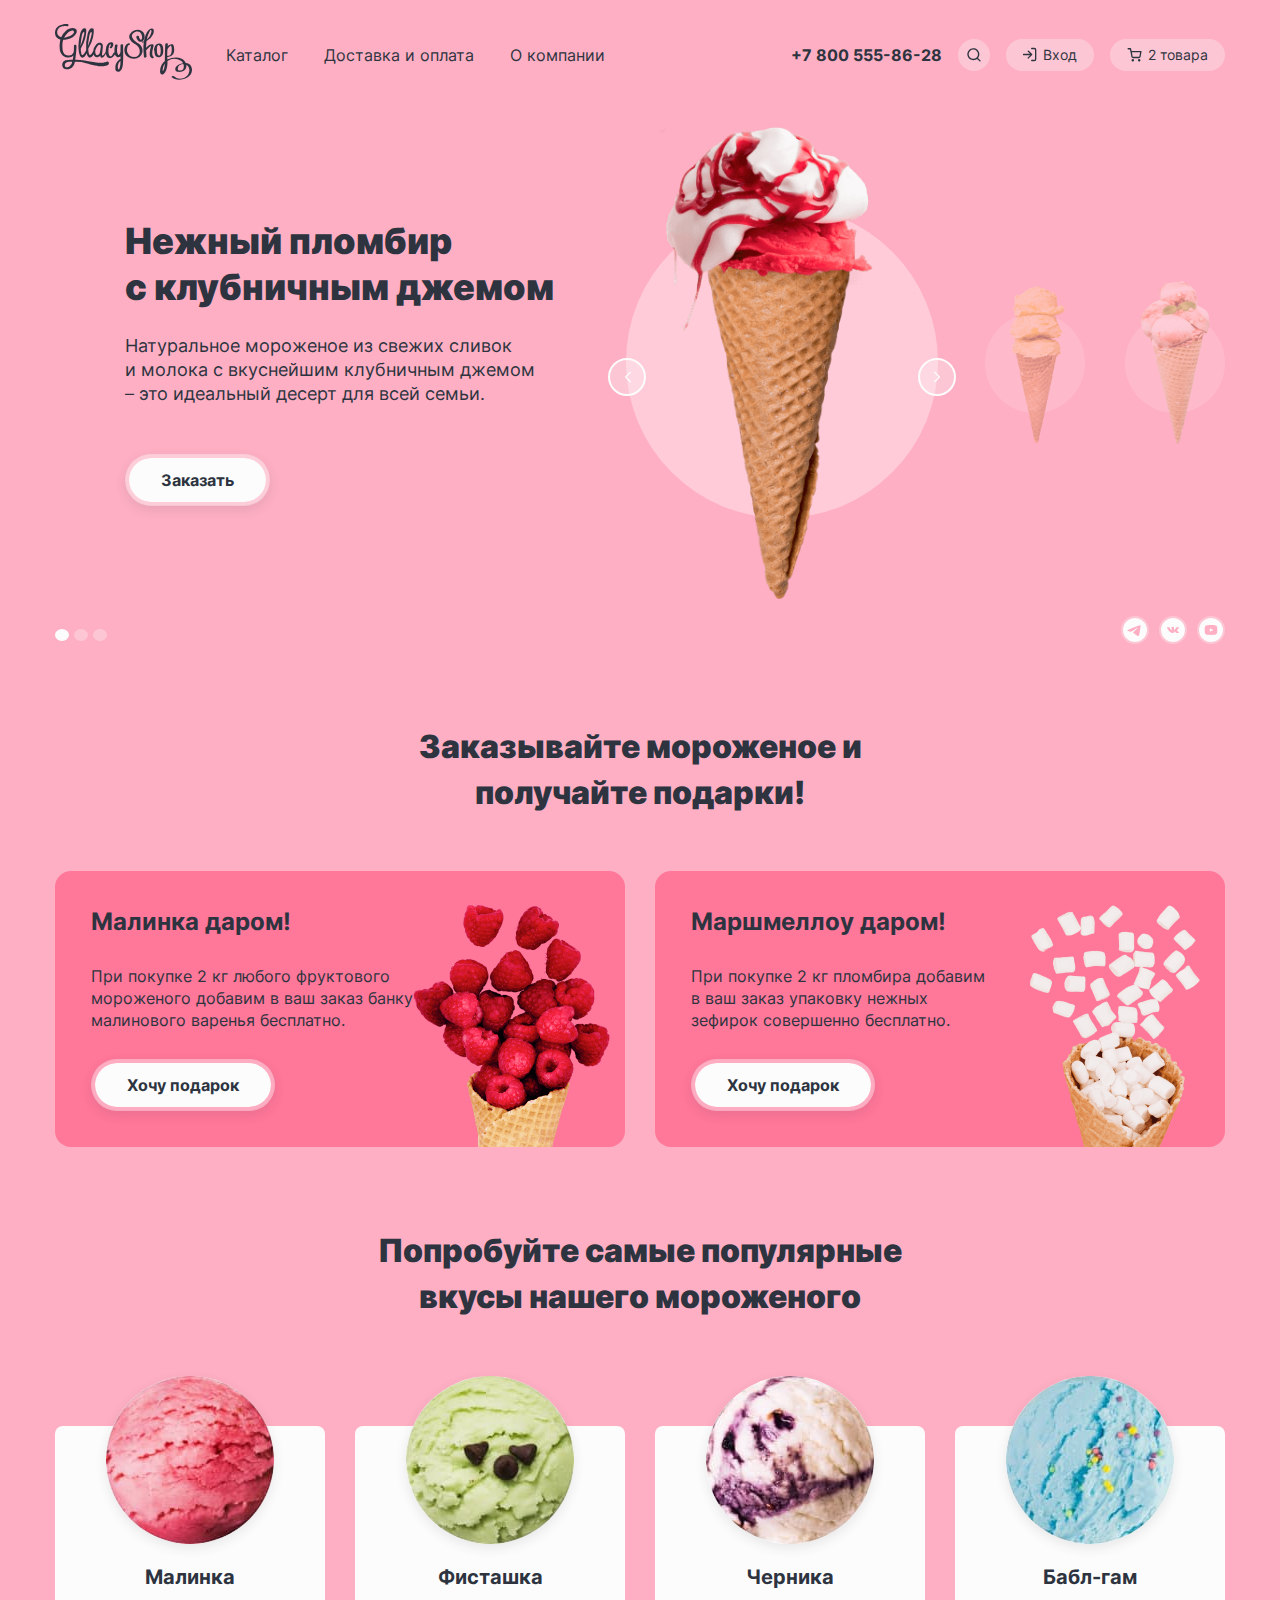
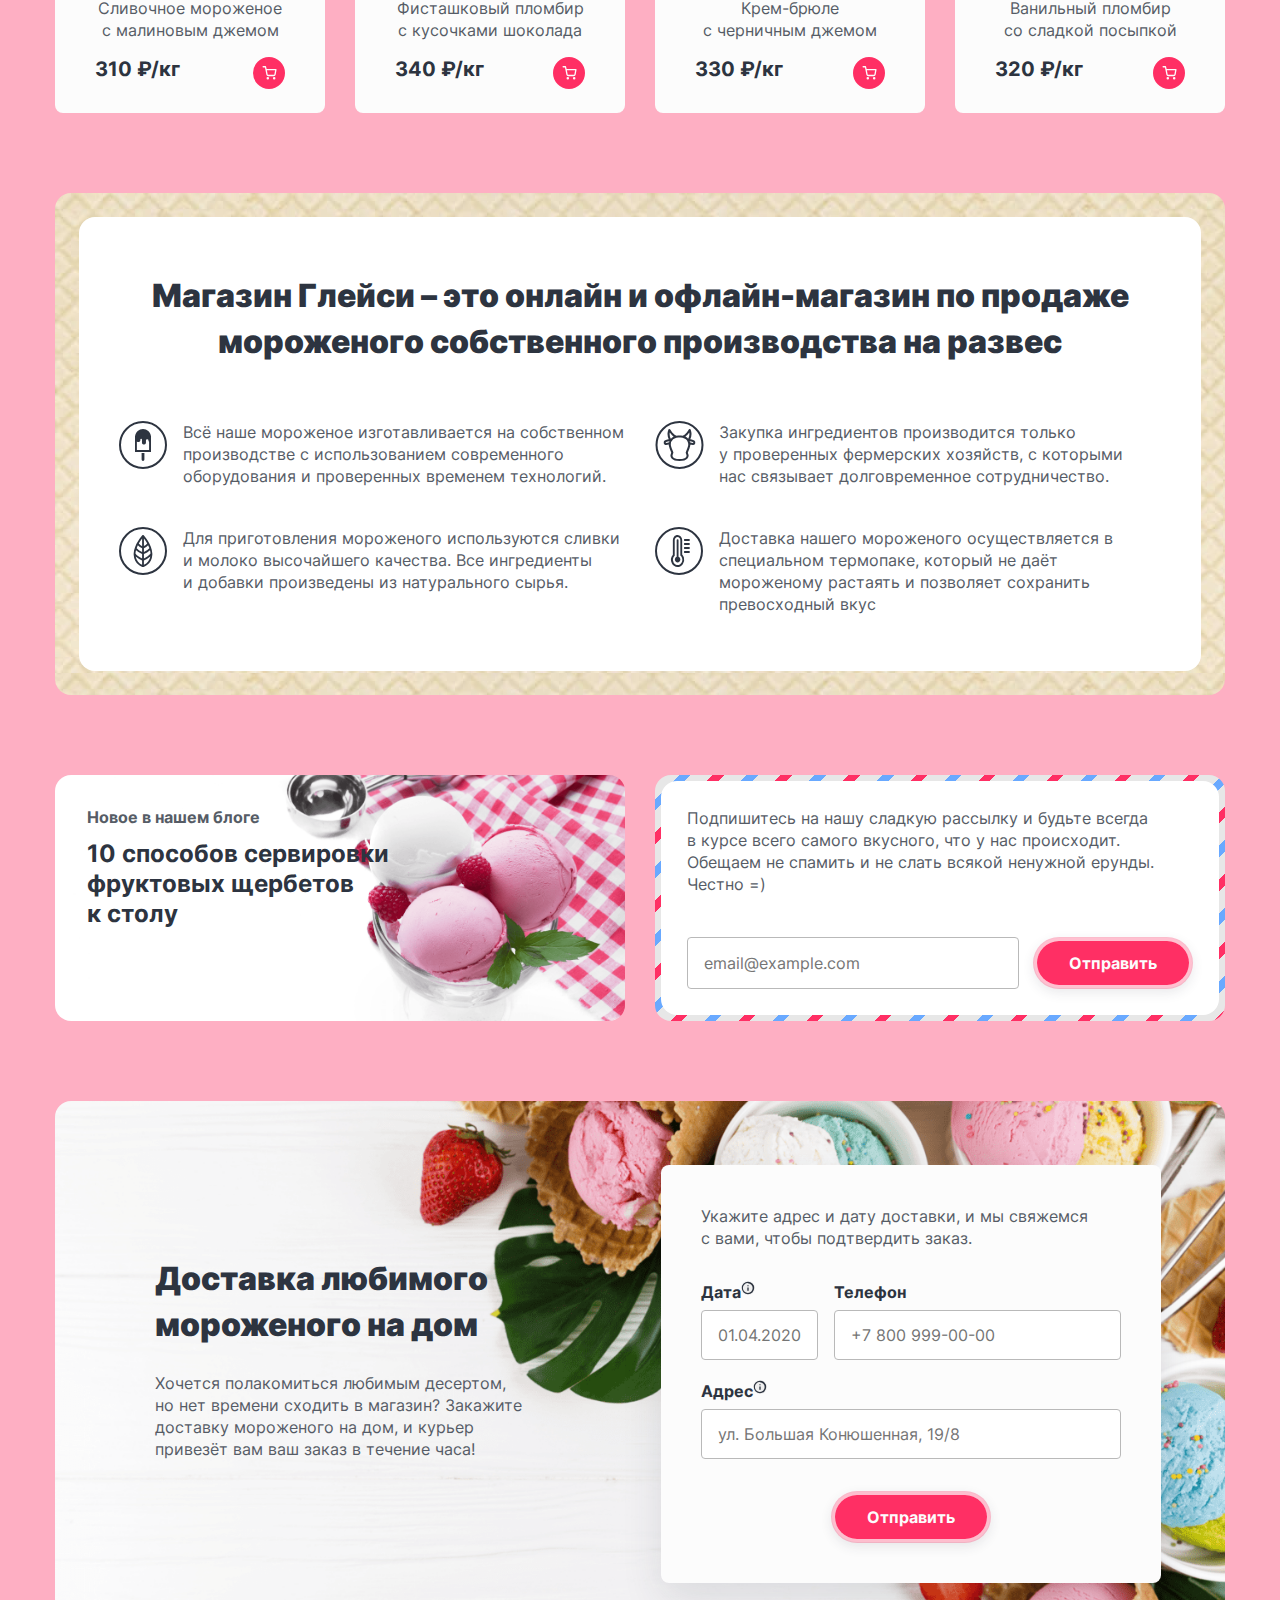
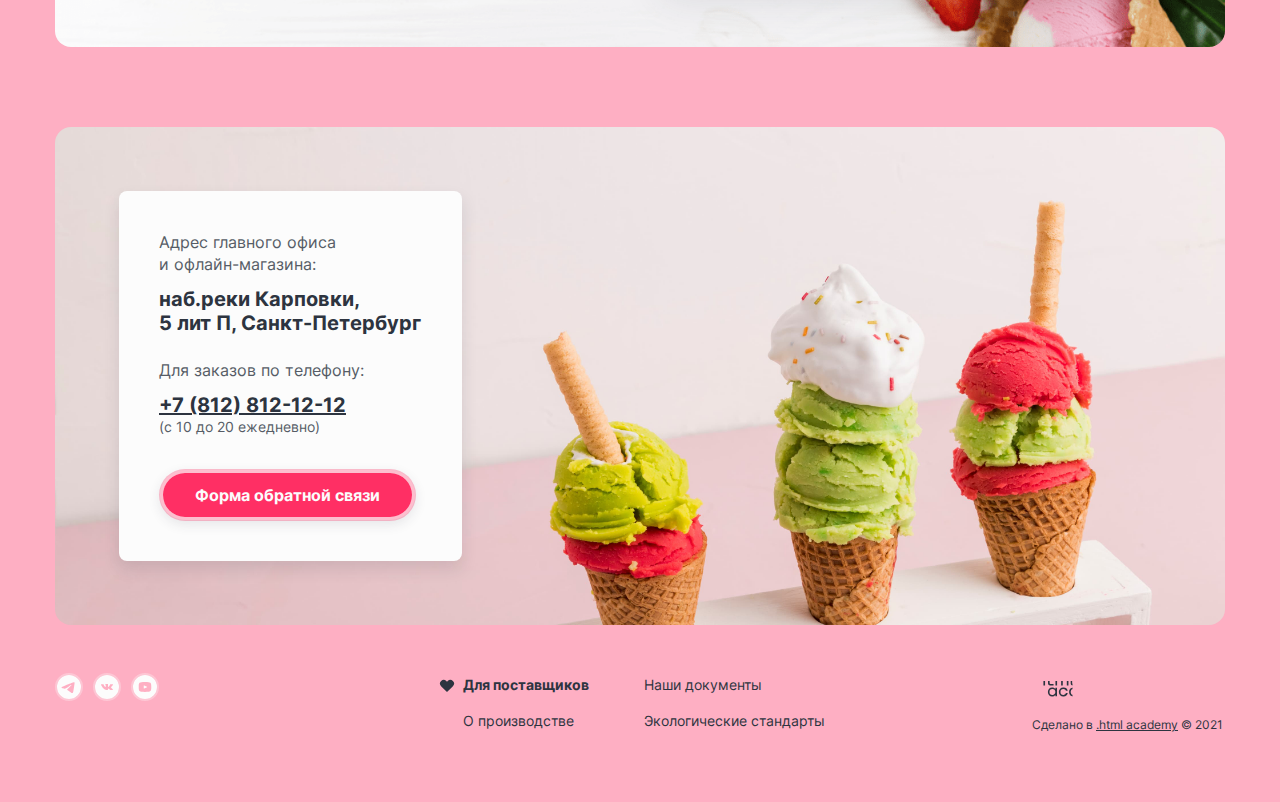
==== commit 0462e38d: "Исправляет сетку раздела about" ====
--- a/index.html
+++ b/index.html
@@ -8,6 +8,7 @@
     <link rel="stylesheet" href="styles/styles.css">
   </head>
   <!--Для изменения цвета главной страницы заменить класс pink на blue или yellow-->
+
   <body class="page-body pink">
     <div class="container page-wrapper">
       <header class="main-header">
@@ -75,7 +76,8 @@
               <div class="popover popover-search">
                 <label class="visually-hidden" for="search">Поле поиска</label>
                 <!--Для отображения стилизации при ошибке нужно добавить инпуту класс error-->
-                <input class="popover-search-input input" type="text" name="search" id="search" placeholder="Поиск по сайту">
+                <input class="popover-search-input input" type="text" name="search" id="search"
+                  placeholder="Поиск по сайту">
                 <span class="cross-search"></span>
               </div>
             </li>
@@ -102,7 +104,11 @@
                   <input class="popover-enter-input input" type="password" name="password" id="password" value="111111"
                     required>
                   <div class="popover-enter-button-wrapper">
-                    <button class="button button-pink button-popover-enter" type="submit">Войти</button>
+                    <!--Для отображения состояния загрузки нужно добавить класс is-loading-->
+                    <button class="button button-pink button-popover-enter" type="submit">
+                      <span>Войти</span>
+                      <span class="loader"></span>
+                    </button>
                     <div class="popover-enter-link-wrapper">
                       <a class="popover-enter-link" href="#">Забыли пароль?</a>
                       <a class="popover-enter-link" href="#">Регистрация</a>
@@ -154,7 +160,11 @@
                   </li>
                 </ul>
                 <div class="cart-open-button-wrapper">
-                  <a class="button button-pink cart-open-button" href="#">Оформить заказ</a>
+                  <!--Для отображения состояния загрузки нужно добавить класс is-loading-->
+                  <a class="button button-pink cart-open-button" href="#">
+                    <span>Оформить заказ</span>
+                    <span class="loader"></span>
+                  </a>
                   <p class="cart-total">Итого: 790 ₽</p>
                 </div>
               </div>
@@ -176,7 +186,11 @@
                 <h3 class="slider-title">Нежный пломбир с&nbsp;клубничным джемом</h3>
                 <p class="slider-text">Натуральное мороженое из свежих сливок
                   и&nbsp;молока с вкуснейшим клубничным джемом<br>– это идеальный десерт для всей семьи. </p>
-                <button class="slider-button button" type="button">Заказать</button>
+                <!--Для отображения состояния загрузки нужно добавить класс is-loading-->
+                <button class="slider-button button" type="button">
+                  <span>Заказать</span>
+                  <span class="loader"></span>
+                </button>
               </div>
               <div class="slider-img-wrapper">
                 <img class="slider-img" src="images/slider-strawberry.png" width="306" height="507"
@@ -186,10 +200,15 @@
             <li class="slider-item slider-item-2">
               <div class="slider-inner">
                 <h3 class="slider-title">Сливочное мороженое со вкусом банана</h3>
-                <p class="slider-text">Сливочное мороженое с ярким банановым вкусом подарит вам свежесть и наслаждение
+                <p class="slider-text">Сливочное мороженое с ярким банановым<br>вкусом подарит вам свежесть и
+                  наслаждение<br>
                   даже
                   в самый жаркий летний день.</p>
-                <button class="slider-button button" type="button">Заказать</button>
+                <!--Для отображения состояния загрузки нужно добавить класс is-loading-->
+                <button class="slider-button button" type="button">
+                  <span>Заказать</span>
+                  <span class="loader"></span>
+                </button>
               </div>
               <div class="slider-img-wrapper">
                 <img class="slider-img" src="images/slider-banana.png" width="306" height="507"
@@ -198,11 +217,15 @@
             </li>
             <li class="slider-item slider-item-3">
               <div class="slider-inner">
-                <h3 class="slider-title">Карамельный пломбир с маршмеллоу</h3>
-                <p class="slider-text">Необычный сладкий десерт с карамельным топпингом и кусочками зефира завоюет
+                <h3 class="slider-title">Карамельный пломбир с&nbsp;маршмеллоу</h3>
+                <p class="slider-text">Необычный сладкий десерт с карамельным топпингом и кусочками зефира завоюет<br>
                   сердца
                   сладкоежек всех возрастов.</p>
-                <button class="slider-button button" type="button">Заказать</button>
+                <!--Для отображения состояния загрузки нужно добавить класс is-loading-->
+                <button class="slider-button button" type="button">
+                  <span>Заказать</span>
+                  <span class="loader"></span>
+                </button>
               </div>
               <div class="slider-img-wrapper">
                 <img class="slider-img" src="images/slider-marshmellow.png" width="306" height="507"
@@ -258,6 +281,8 @@
                       <path fill-rule="evenodd" clip-rule="evenodd"
                         d="M26 14a12 12 0 1 1-24 0 12 12 0 0 1 24 0Zm-11.57-3.14c-1.17.48-3.5 1.49-7 3.01-.57.23-.86.45-.9.67-.04.36.42.5 1.04.7l.27.08c.6.2 1.43.44 1.86.45.39 0 .82-.16 1.3-.48 3.27-2.21 4.96-3.33 5.06-3.35.08-.02.18-.04.25.02.07.07.07.18.06.22-.05.19-1.84 1.86-2.77 2.72a28.24 28.24 0 0 0-.82.79c-.57.54-1 .96.02 1.63.5.32.89.59 1.28.85a88.77 88.77 0 0 0 1.8 1.23c.5.35.95.67 1.5.62.32-.03.66-.33.82-1.23.4-2.13 1.18-6.73 1.36-8.63.01-.16 0-.31-.02-.47a.5.5 0 0 0-.17-.33.78.78 0 0 0-.46-.14c-.46.01-1.15.25-4.48 1.64Z"
                         fill="currentColor" />
+                      <rect class="social-border" x="1" y="1" width="26" height="26" rx="13" stroke="none"
+                        stroke-opacity="none" stroke-width="2" />
                     </svg>
                   </a>
                 </li>
@@ -269,6 +294,8 @@
                       <path fill-rule="evenodd" clip-rule="evenodd"
                         d="M26 14a12 12 0 1 1-24 0 12 12 0 0 1 24 0Zm-11.41 2.97h-.72s-1.58.09-2.98-1.18c-1.52-1.39-2.86-4.14-2.86-4.14s-.07-.18 0-.27c.1-.1.36-.1.36-.1l1.72-.01s.16.02.27.1c.1.05.15.17.15.17s.28.61.65 1.17c.71 1.08 1.05 1.32 1.29 1.2.35-.16.25-1.53.25-1.53s0-.5-.18-.71c-.14-.17-.41-.22-.53-.24-.1-.01.06-.2.26-.3.31-.13.86-.13 1.5-.13.5 0 .65.03.84.07.46.1.44.41.41 1.08l-.02.7v.18c-.01.34-.02.73.23.88.13.07.45 0 1.26-1.19.38-.56.66-1.23.66-1.23s.07-.12.16-.17c.1-.05.24-.04.24-.04h1.8s.54-.06.63.15c.1.23-.2.75-.94 1.61-.7.82-1.03 1.12-1 1.38.01.2.23.38.66.72.89.73 1.13 1.1 1.18 1.2l.01.01c.4.58-.44.62-.44.62l-1.6.02s-.34.06-.8-.2a3.94 3.94 0 0 1-.69-.6c-.33-.34-.65-.66-.91-.58-.45.12-.44.96-.44.96s0 .18-.1.28c-.1.1-.32.12-.32.12Z"
                         fill="currentColor" />
+                      <rect class="social-border" x="1" y="1" width="26" height="26" rx="13" stroke="none"
+                        stroke-opacity="none" stroke-width="2" />
                     </svg>
                   </a>
                 </li>
@@ -280,6 +307,8 @@
                       <path
                         d="m16 13.8-2.8-1.32c-.25-.11-.45.01-.45.29v2.46c0 .28.2.4.45.29L16 14.2c.25-.12.25-.3 0-.42ZM14 2a12 12 0 1 0 0 24 12 12 0 0 0 0-24Zm0 16.88c-6.14 0-6.25-.56-6.25-4.88s.1-4.88 6.25-4.88c6.14 0 6.25.56 6.25 4.88s-.1 4.88-6.25 4.88Z"
                         fill="currentColor" />
+                      <rect class="social-border" x="1" y="1" width="26" height="26" rx="13" stroke="none"
+                        stroke-opacity="none" stroke-width="2" />
                     </svg>
                   </a>
                 </li>
@@ -294,14 +323,24 @@
               <h3 class="gifts-subtitle">Малинка даром!</h3>
               <p class="gifts-text">При покупке 2 кг любого фруктового мороженого добавим в ваш заказ банку малинового
                 варенья бесплатно.</p>
-              <a class="gifts-link button" href="#">Хочу подарок</a>
+              <!--Для отображения состояния disabled нужно добавить класс is-disabled-->
+              <!--Для отображения состояния загрузки нужно добавить класс is-loading-->
+              <a class="gifts-link button" href="#">
+                <span>Хочу подарок</span>
+                <span class="loader"></span>
+              </a>
             </div>
             <div class="gifts-marshmallow gifts-wrapper">
               <h3 class="gifts-subtitle">Маршмеллоу даром!</h3>
               <p class="gifts-text">При покупке 2 кг пломбира добавим в&nbsp;ваш заказ упаковку нежных
                 зефирок&nbsp;совершенно
                 бесплатно.</p>
-              <a class="gifts-link button" href="#">Хочу подарок</a>
+              <!--Для отображения состояния disabled нужно добавить класс is-disabled-->
+              <!--Для отображения состояния загрузки нужно добавить класс is-loading-->
+              <a class="gifts-link button" href="#">
+                <span>Хочу подарок</span>
+                <span class="loader"></span>
+              </a>
             </div>
           </div>
         </section>
@@ -392,21 +431,56 @@
               собственного
               производства на развес</h2>
             <ul class="about-list">
-              <li class="about-item about-item-1">
+              <li class="about-item">
+                <svg width="48" height="48" viewBox="0 0 48 48" fill="none" xmlns="http://www.w3.org/2000/svg">
+                  <circle cx="24" cy="24" r="23" stroke="#2D3440" stroke-width="2" />
+                  <path
+                    d="M24 8a8 8 0 0 0-7.94 7.06H16v15.89h16v-15.9h-.06A8 8 0 0 0 24 8Zm6.12 21.06H17.88V20.4a1.68 1.68 0 0 0 1.45.6c1.22 0 2-.68 2-1.54v-.81a.8.8 0 1 1 1.62 0v3.1a1.76 1.76 0 0 0 2 1.71 1.75 1.75 0 0 0 1.99-1.64v-2.08a1.27 1.27 0 1 1 2.53 0v.08a1.06 1.06 0 0 0 .63.84v8.47l.02-.06ZM22.59 38.59a1.41 1.41 0 0 0 2.82 0v-6.7H22.6v6.7Z"
+                    fill="#2D3440" />
+                </svg>
                 <p class="about-text">Всё наше мороженое изготавливается на собственном производстве с использованием
                   современного оборудования и проверенных временем технологий.</p>
               </li>
-              <li class="about-item about-item-2">
+              <li class="about-item">
+                <svg width="49" height="48" viewBox="0 0 49 48" fill="none" xmlns="http://www.w3.org/2000/svg">
+                  <circle cx="24.5" cy="24" r="23" stroke="#2D3440" stroke-width="2" />
+                  <g clip-path="url(#a)">
+                    <path
+                      d="M35.25 18.29a12.1 12.1 0 0 0 .46-9.56 1 1 0 0 0-.34-.47 1.06 1.06 0 0 0-1.57.3c-1.32 2.28-4.16 5.96-6.24 6.13h-.1c-.95-.18-1.92-.28-2.9-.3-.98.02-1.95.12-2.91.3h-.07c-2.09-.16-4.97-3.84-6.3-6.13-.1-.18-.24-.33-.42-.43a1.07 1.07 0 0 0-1.18.1 1 1 0 0 0-.33.5 12 12 0 0 0 .4 9.55c-1.81.22-4.1.78-4.94 2.2a2.15 2.15 0 0 0 0 2.22c.24.4.6.74 1.02.97.43.22.92.32 1.4.28a7.57 7.57 0 0 0 2.52-.48c0 .54.04 1.09.14 1.62a34.44 34.44 0 0 0 1.82 5.24c.2.47.41 1 .53 1.32-.34.81-.61 1.65-.8 2.5a4.32 4.32 0 0 0 1.16 3.33c1.51 1.67 4.16 2.52 7.93 2.52 3.77 0 6.43-.85 7.93-2.52a4.39 4.39 0 0 0 1.17-3.33c-.2-.85-.46-1.69-.8-2.5l.53-1.32c.75-1.7 1.36-3.45 1.82-5.24.1-.53.15-1.08.14-1.62.78.3 1.6.46 2.44.48a2.54 2.54 0 0 0 2.43-1.26 2.15 2.15 0 0 0 0-2.2c-.82-1.38-3.12-1.98-4.94-2.2Zm-.99-6.69c.38 2.1 0 4.27-1.04 6.15a7.49 7.49 0 0 0-2.82-2.14c1.5-1.13 2.8-2.48 3.86-4Zm-19.47 0a16.96 16.96 0 0 0 3.85 4.03c-.73.3-1.4.74-1.96 1.27-.3.27-.58.57-.85.87a9.28 9.28 0 0 1-1.04-6.17Zm-4.1 10.13c-.1-.16-.06-.21 0-.25.24-.4 1.45-1 3.76-1.24-.12.3-.22.58-.31.89-1.36.67-3.17 1.1-3.45.6Zm22.44 3.02a33.3 33.3 0 0 1-1.69 4.84c-.27.62-.51 1.25-.72 1.88l-.06.32.11.28c.33.77.6 1.56.8 2.36a2.33 2.33 0 0 1-.67 1.73C30.15 37 28.44 38 24.54 38c-3.9 0-5.6-1.01-6.36-1.83-.45-.47-.69-1.09-.67-1.73.2-.8.48-1.6.8-2.36l.12-.28-.07-.32c-.2-.64-.43-1.27-.7-1.89-.7-1.58-1.28-3.2-1.71-4.87a7 7 0 0 1 2.2-6.4c1.57-1.53 5.13-1.88 6.37-1.89 1.24 0 4.73.35 6.39 1.9.88.81 1.55 1.82 1.93 2.93.4 1.11.49 2.3.29 3.46v.04Zm5.2-3.02c-.27.48-2.08.07-3.37-.6-.09-.3-.19-.59-.3-.89 2.29.23 3.48.85 3.71 1.24.05.04.07.09-.02.25h-.02Z"
+                      fill="#2D3440" />
+                  </g>
+                  <defs>
+                    <clipPath id="a">
+                      <path fill="#fff" transform="translate(8.5 8)" d="M0 0h32v32H0z" />
+                    </clipPath>
+                  </defs>
+                </svg>
                 <p class="about-text">Закупка ингредиентов производится только у&nbsp;проверенных фермерских хозяйств, с
                   которыми
                   нас&nbsp;связывает долговременное сотрудничество.</p>
               </li>
-              <li class="about-item about-item-3">
-                <p class="about-text">Для приготовления мороженого используются сливки и&nbsp;молоко высочайшего качества.
+              <li class="about-item">
+                <svg width="48" height="48" viewBox="0 0 48 48" fill="none" xmlns="http://www.w3.org/2000/svg">
+                  <circle cx="24" cy="24" r="23" stroke="#2D3440" stroke-width="2" />
+                  <path
+                    d="M33.32 26.49c-.4-9.08-8.31-17.87-8.66-18.25h-.05l-.1-.13-.12-.07h-.51L23.71 8h-.05l-.16.11-.1.1h-.04c-.36.41-8.27 9.2-8.69 18.28v1.24c.34 9.84 9.04 12.24 9.11 12.26h.45c.08 0 8.77-2.47 9.1-12.26v-1.24Zm-16.26-3.36a22.23 22.23 0 0 0 6.04 3.93v4.34c-2.21-1.15-5.62-3.2-6.62-5.01.08-1.1.26-2.2.55-3.26h.03Zm1.8-4.87a11.1 11.1 0 0 0 4.24 2.92v3.77c-2.02-.9-3.86-2.2-5.42-3.82.34-.98.74-1.94 1.18-2.87Zm11.5 2.87a17.3 17.3 0 0 1-5.43 3.82v-3.77c1.6-.62 3.03-1.62 4.2-2.92.46.92.86 1.86 1.22 2.83v.04Zm-5.43-1.97v-7.64a43.22 43.22 0 0 1 3.3 4.94 8.28 8.28 0 0 1-3.32 2.66l.02.04Zm0 12.26v-4.36c2.2-.95 4.26-2.27 6.07-3.9.28 1.06.45 2.15.53 3.26-1 1.77-4.4 3.82-6.62 4.97l.02.03Zm-1.8-12.26a8.2 8.2 0 0 1-3.33-2.7 43.26 43.26 0 0 1 3.3-5l.02 7.7ZM16.66 29.4a30.16 30.16 0 0 0 6.43 4.1v4.2c-1.64-.7-3.1-1.84-4.21-3.29a11.52 11.52 0 0 1-2.22-5.01Zm8.24 8.3V33.5a29.68 29.68 0 0 0 6.43-4.1 11.37 11.37 0 0 1-2.2 5.04 10.53 10.53 0 0 1-4.23 3.28Z"
+                    fill="#2D3440" />
+                </svg>
+                <p class="about-text">Для приготовления мороженого используются сливки и&nbsp;молоко высочайшего
+                  качества.
                   Все
                   ингредиенты и&nbsp;добавки произведены из натурального сырья.</p>
               </li>
-              <li class="about-item about-item-4">
+              <li class="about-item">
+                <svg width="48" height="48" viewBox="0 0 48 48" fill="none" xmlns="http://www.w3.org/2000/svg">
+                  <circle cx="24" cy="24" r="23" stroke="#2D3440" stroke-width="2" />
+                  <path
+                    d="M27.19 13.07a5.3 5.3 0 0 0-1.37-3.59A4.49 4.49 0 0 0 22.52 8c-1.24 0-2.42.53-3.3 1.48a5.3 5.3 0 0 0-1.36 3.59v14.75a7.69 7.69 0 0 0-1.07 8.38 7 7 0 0 0 2.17 2.6 6.14 6.14 0 0 0 6.25.62c1-.46 1.89-1.19 2.57-2.12a7.78 7.78 0 0 0 1.13-6.7 7.3 7.3 0 0 0-1.72-2.98V13.07Zm.17 19.72c0 .88-.2 1.75-.58 2.52a5.02 5.02 0 0 1-1.63 1.9 4.5 4.5 0 0 1-4.62.28 4.88 4.88 0 0 1-1.82-1.68 5.44 5.44 0 0 1-.47-5c.32-.8.83-1.51 1.47-2.05v-15.7c0-.8.3-1.58.82-2.15a2.7 2.7 0 0 1 2-.9c.74 0 1.45.33 1.98.9.53.57.82 1.35.82 2.16v15.5c.63.47 1.14 1.1 1.5 1.84.35.74.53 1.55.53 2.38Z"
+                    fill="#2D3440" />
+                  <path
+                    d="M23.53 29.64v-16.5c0-.27-.1-.52-.27-.71a.9.9 0 0 0-.65-.3.9.9 0 0 0-.66.3c-.17.19-.27.44-.27.71v16.5c-.62.24-1.14.7-1.48 1.32a3.25 3.25 0 0 0 .61 3.84c.5.46 1.14.71 1.8.71.65 0 1.29-.25 1.79-.7a3.25 3.25 0 0 0 .6-3.84 2.85 2.85 0 0 0-1.47-1.33ZM34.67 11.94H29.1v2.02h5.57v-2.02ZM34.67 15.97H29.1V18h5.57v-2.02ZM34.67 20H29.1v2.02h5.57V20ZM34.67 24.03H29.1v2.02h5.57v-2.02Z"
+                    fill="#2D3440" />
+                </svg>
                 <p class="about-text">Доставка нашего мороженого осуществляется в специальном термопаке, который не даёт
                   мороженому растаять и позволяет сохранить превосходный вкус</p>
               </li>
@@ -430,7 +504,11 @@
                 <input class="mailing-form-input" type="email" name="mailing" id="mailing"
                   placeholder="email@example.com">
                 <label class="visually-hidden" for="mailing">Введите email</label>
-                <button class="mailing-button button button-pink" type="submit">Отправить</button>
+                <!--Для отображения состояния загрузки нужно добавить класс is-loading-->
+                <button class="mailing-button button button-pink" type="submit">
+                  <span>Отправить</span>
+                  <span class="loader"></span>
+                </button>
               </form>
             </div>
           </section>
@@ -438,11 +516,13 @@
         <section class="delivery">
           <div class="delivery-text-wrapper">
             <h2 class="delivery-title title">Доставка любимого мороженого на дом</h2>
-            <p class="delivery-text">Хочется полакомиться любимым десертом, но&nbsp;нет времени сходить в магазин? Закажите
+            <p class="delivery-text">Хочется полакомиться любимым десертом, но&nbsp;нет времени сходить в магазин?
+              Закажите
               доставку мороженого на дом, и курьер привезёт вам ваш заказ в течение часа!</p>
           </div>
           <div class="delivery-form-wrapper">
-            <p class="delivery-text">Укажите адрес и дату доставки, и мы свяжемся с&nbsp;вами, чтобы подтвердить заказ.</p>
+            <p class="delivery-text">Укажите адрес и дату доставки, и мы свяжемся с&nbsp;вами, чтобы подтвердить заказ.
+            </p>
             <form class="delivery-form" method="post" action="https://echo.htmlacademy.ru/">
               <div class="delivery-form-field-group">
                 <span class="delivery-form-text delivery-form-tooltip-wrapper">
@@ -474,7 +554,11 @@
                 <input class="delivery-form-input" type="text" name="address" id="address"
                   placeholder="ул. Большая Конюшенная, 19/8">
               </div>
-              <button class="delivery-button button button-pink" type="button">Отправить</button>
+              <!--Для отображения состояния загрузки нужно добавить класс is-loading-->
+              <button class="delivery-button button button-pink" type="button">
+                <span>Отправить</span>
+                <span class="loader"></span>
+              </button>
             </form>
           </div>
         </section>
@@ -486,7 +570,11 @@
             <p class="contacts-title">Для заказов по телефону:</p>
             <a class="contacts-text contacts-phone" href="tel:+78128121212">+7 (812) 812-12-12</a>
             <p class="contacts-phone-mark">(с 10 до 20 ежедневно)</p>
-            <button class="contacts-connection-link button button-pink" type="button">Форма обратной связи</button>
+            <!--Для отображения состояния загрузки нужно добавить класс is-loading-->
+            <button class="contacts-connection-link button button-pink" type="button">
+              <span>Форма обратной связи</span>
+              <span class="loader"></span>
+            </button>
           </div>
         </section>
       </main>
@@ -501,6 +589,8 @@
                   <path fill-rule="evenodd" clip-rule="evenodd"
                     d="M26 14a12 12 0 1 1-24 0 12 12 0 0 1 24 0Zm-11.57-3.14c-1.17.48-3.5 1.49-7 3.01-.57.23-.86.45-.9.67-.04.36.42.5 1.04.7l.27.08c.6.2 1.43.44 1.86.45.39 0 .82-.16 1.3-.48 3.27-2.21 4.96-3.33 5.06-3.35.08-.02.18-.04.25.02.07.07.07.18.06.22-.05.19-1.84 1.86-2.77 2.72a28.24 28.24 0 0 0-.82.79c-.57.54-1 .96.02 1.63.5.32.89.59 1.28.85a88.77 88.77 0 0 0 1.8 1.23c.5.35.95.67 1.5.62.32-.03.66-.33.82-1.23.4-2.13 1.18-6.73 1.36-8.63.01-.16 0-.31-.02-.47a.5.5 0 0 0-.17-.33.78.78 0 0 0-.46-.14c-.46.01-1.15.25-4.48 1.64Z"
                     fill="currentColor" />
+                  <rect class="social-border" x="1" y="1" width="26" height="26" rx="13" stroke="none"
+                    stroke-opacity="none" stroke-width="2" />
                 </svg>
               </a>
             </li>
@@ -512,6 +602,8 @@
                   <path fill-rule="evenodd" clip-rule="evenodd"
                     d="M26 14a12 12 0 1 1-24 0 12 12 0 0 1 24 0Zm-11.41 2.97h-.72s-1.58.09-2.98-1.18c-1.52-1.39-2.86-4.14-2.86-4.14s-.07-.18 0-.27c.1-.1.36-.1.36-.1l1.72-.01s.16.02.27.1c.1.05.15.17.15.17s.28.61.65 1.17c.71 1.08 1.05 1.32 1.29 1.2.35-.16.25-1.53.25-1.53s0-.5-.18-.71c-.14-.17-.41-.22-.53-.24-.1-.01.06-.2.26-.3.31-.13.86-.13 1.5-.13.5 0 .65.03.84.07.46.1.44.41.41 1.08l-.02.7v.18c-.01.34-.02.73.23.88.13.07.45 0 1.26-1.19.38-.56.66-1.23.66-1.23s.07-.12.16-.17c.1-.05.24-.04.24-.04h1.8s.54-.06.63.15c.1.23-.2.75-.94 1.61-.7.82-1.03 1.12-1 1.38.01.2.23.38.66.72.89.73 1.13 1.1 1.18 1.2l.01.01c.4.58-.44.62-.44.62l-1.6.02s-.34.06-.8-.2a3.94 3.94 0 0 1-.69-.6c-.33-.34-.65-.66-.91-.58-.45.12-.44.96-.44.96s0 .18-.1.28c-.1.1-.32.12-.32.12Z"
                     fill="currentColor" />
+                  <rect class="social-border" x="1" y="1" width="26" height="26" rx="13" stroke="none"
+                    stroke-opacity="none" stroke-width="2" />
                 </svg>
               </a>
             </li>
@@ -523,6 +615,8 @@
                   <path
                     d="m16 13.8-2.8-1.32c-.25-.11-.45.01-.45.29v2.46c0 .28.2.4.45.29L16 14.2c.25-.12.25-.3 0-.42ZM14 2a12 12 0 1 0 0 24 12 12 0 0 0 0-24Zm0 16.88c-6.14 0-6.25-.56-6.25-4.88s.1-4.88 6.25-4.88c6.14 0 6.25.56 6.25 4.88s-.1 4.88-6.25 4.88Z"
                     fill="currentColor" />
+                  <rect class="social-border" x="1" y="1" width="26" height="26" rx="13" stroke="none"
+                    stroke-opacity="none" stroke-width="2" />
                 </svg>
               </a>
             </li>
--- a/styles/styles.css
+++ b/styles/styles.css
@@ -1,15 +1,20 @@
 /*Root*/
 
 :root {
+  --deep-dark: #242424;
+  --deep-dark-24: rgba(36, 36, 36, 0.24);
   --extra-dark: #2d3440;
   --extra-dark-1: rgba(45, 52, 64, 0.1);
   --extra-dark-12: rgba(45, 52, 64, 0.12);
   --extra-dark-3: rgba(45, 52, 64, 0.3);
   --neutral-dark-2:rgba(194, 194, 194, 0.2);
   --dark: #565c66;
+  --dark-15: rgba(133, 133, 133, 0.15);
   --neutral: #b9b9b9;
+  --neutral-3: rgba(185, 185, 185, 0.3);
   --light: #e7e7e7;
   --extra-light: #fcfcfc;
+  --extra-light-24: rgba(252, 252, 252, 0.24);
   --extra-light-3: rgba(252, 252, 252, 0.3);
   --extra-light-4: rgba(252, 252, 252, 0.4);
   --extra-light-5: rgba(252, 252, 252, 0.5);
@@ -21,7 +26,9 @@
   --light-pink: #feafc3;
   --extra-light-pink: #ffcbd8;
   --blue: #69a9ff;
+  --light-blue: #9fc8ff;
   --yellow: #fcc850;
+  --light-yellow: #fcdc92;
   --red: #ea5454;
 }
 
@@ -120,6 +127,7 @@
 /*Button*/
 
 .button {
+  position: relative;
   padding: 12px 32px;
   font: inherit;
   font-weight: 700;
@@ -135,10 +143,106 @@
   cursor: pointer;
 }
 
+.button:hover {
+  background-color: var(--extra-light-4);
+  border: 4px solid var(--extra-light);
+  box-shadow: 0 4px 15px var(--dark-15);
+}
+
+.button:focus {
+  padding: 14px 34px;
+  background-color: var(--extra-light-5);
+  border: 2px solid var(--extra-dark);
+  outline: none;
+}
+
+.button:active {
+  padding: 14px 34px;
+  background-color: var(--extra-light);
+  border: 2px solid var(--extra-dark);
+}
+
+.button:disabled,
+.button.is-disabled {
+  color: var(--neutral);
+  background-color: var(--light);
+  border: 4px solid var(--extra-light-4);
+  pointer-events: none;
+}
+
+.button.is-loading {
+  padding-right: 56px;
+}
+
+.loader {
+  position: absolute;
+  top: 50%;
+  right: 32px;
+  display: none;
+  width: 16px;
+  height: 16px;
+  background-color: transparent;
+  border: 2px solid var(--deep-dark-24);
+  border-radius: 50%;
+  transform: translateY(-50%);
+}
+
+.loader::before {
+  position: absolute;
+  top: -2px;
+  left: -2px;
+  width: 16px;
+  height: 16px;
+  background-color: transparent;
+  border: 2px solid transparent;
+  border-top-color: var(--deep-dark);
+  border-radius: 50%;
+  transform: rotate(45deg);
+  content: "";
+}
+
+.button.is-loading .loader {
+  display: block;
+}
+
 .button-pink {
   color: var(--extra-light);
   background-color: var(--extra-bright-pink);
   border: 4px solid var(--extra-bright-pink-3);
+}
+
+.button-pink:hover {
+  color: var(--extra-dark);
+  background-color: var(--extra-light-3);
+  border: 4px solid var(--extra-bright-pink);
+}
+
+.button-pink:focus {
+  padding: 14px 34px;
+  background-color: var(--extra-bright-pink);
+  border: 2px solid var(--extra-dark);
+}
+
+.button-pink:active {
+  padding: 14px 34px;
+  color: var(--extra-light);
+  background-color: var(--light-pink);
+  border: 2px solid var(--extra-dark);
+}
+
+.button-pink:disabled,
+.button-pink.is-disabled {
+  color: var(--dark);
+  background-color: var(--neutral);
+  border: 4px solid var(--neutral-3);
+}
+
+.button-pink.is-loading .loader {
+  border: 2px solid var(--extra-light-24);
+}
+
+.button-pink.is-loading .loader::before {
+  border-top-color: var(--extra-light);
 }
 
 /*Input*/
@@ -434,16 +538,18 @@
 }
 
 .slider-item {
+  grid-row: 1 / 2;
   display: grid;
-  grid-template-columns: 200px;
+  grid-template-columns: 100px;
   align-items: center;
-  gap: 0 50px;
-  width: 100px;
+  width: 100%;
   height: auto;
 }
 
 .slider-item.slider-item-active {
-  grid-template-columns: 500px 306px;
+  grid-column: 1 / 2;
+  grid-template-columns: 1fr 306px;
+  column-gap: 50px;
   height: auto;
   width: auto;
 }
@@ -455,7 +561,8 @@
 }
 
 .slider-item.slider-item-active .slider-img-wrapper {
-  transform: scale(1) translateX(0);
+  margin-right: 20px;
+  transform: translateX(0);
   opacity: 1;
 }
 
@@ -463,14 +570,15 @@
   display: none;
 }
 
-.slider-img-wrapper {
+.slider-item:not(.slider-item-active) .slider-img-wrapper {
   position: relative;
   display: grid;
+  grid-column: 1 / 2;
   place-items: center;
-  min-width: 306px;
-  width: auto;
+  min-width: 100px;
+  width: 100%;
   min-height: 507px;
-  transform: scale(0.33);
+  height: 100%;
   opacity: 0.4;
 }
 
@@ -478,8 +586,8 @@
   position: absolute;
   top: 50%;
   left: 50%;
-  width: 312px;
-  height: 312px;
+  min-width: 312px;
+  min-height: 312px;
   background-color: var(--extra-light-pink);
   border-radius: 50%;
   transform: translate(-50%, -50%);
@@ -487,6 +595,29 @@
   content: '';
 }
 
+.slider-item:not(.slider-item-active) .slider-img-wrapper::before {
+  min-height: 100px;
+  min-width: 100px;
+}
+
+.blue .slider-img-wrapper::before {
+  background-color: var(--light-blue);
+}
+
+.yellow .slider-img-wrapper::before {
+  background-color: var(--light-yellow);
+}
+
+.slider-item-1:not(.slider-item-active),
+.slider-item-2:not(.slider-item-active),
+.slider-item-3:not(.slider-item-active) {
+  order: 2;
+}
+
+.slider-item-active + .slider-item {
+  order: 1;
+}
+
 .slider-img {
   display: block;
   width: 100%;
@@ -494,9 +625,10 @@
 }
 
 .slider-list {
-  display: flex;
+  display: grid;
+  grid-template-columns: 1fr 100px 100px;
   align-items: center;
-  gap: 0 40px;
+  column-gap: 40px;
   width: 100%;
   margin: 0;
   padding: 0;
@@ -521,11 +653,11 @@
 .slider-buttons {
   position: absolute;
   top: 50%;
-  left: 60%;
+  left: 47.3%;
   display: flex;
   justify-content: space-between;
   min-width: 348px;
-  transform: translate(-50%, -60%);
+  transform: translateY(-50%);
 }
 
 .slider-button-nav {
@@ -541,6 +673,30 @@
   cursor: pointer;
 }
 
+.slider-button-nav:hover {
+  color: var(--extra-dark);
+  background-color: var(--extra-light);
+}
+
+.slider-button-nav:focus {
+  color: var(--extra-dark);
+  background-color: var(--extra-light-3);
+  border: 2px solid var(--extra-dark);
+  outline: none;
+}
+
+.slider-button-nav:active {
+  color: var(--extra-dark);
+  background-color: var(--extra-light-5);
+  border: 2px solid transparent;
+}
+
+.slider-button-nav:disabled {
+  background-color: var(--extra-light-3);
+  border: 2px solid var(--extra-light);
+  opacity: 0.4;
+}
+
 .slider-footer {
   display: flex;
   align-items: end;
@@ -561,13 +717,33 @@
   width: 12px;
   height: 12px;
   background-color: var(--extra-light-3);
-  border: none;
+  border: 1px solid transparent;
   border-radius: 50%;
   cursor: pointer;
 }
 
+.slider-pagination-button:hover {
+  border: 1px solid var(--extra-light);
+}
+
+.slider-pagination-button:focus {
+  background-color: var(--extra-light-3);
+  border: 1px solid var(--extra-dark);
+  outline: none;
+}
+
+.slider-pagination-button:active {
+  background-color: var(--extra-light-5);
+  border: 1px solid var(--extra-light-5);
+}
+
+.slider-pagination-button:disabled {
+  opacity: 0.1;
+}
+
 .slider-pagination-button-current {
   background-color: var(--extra-light);
+  pointer-events: none;
 }
 
 /*Socials*/
@@ -583,7 +759,62 @@
 }
 
 .socials-link {
+  position: relative;
+  display: flex;
+  justify-content: center;
+  align-items: center;
   color: var(--extra-light);
+  border-radius: 50%;
+}
+
+.socials-link::before {
+  position: absolute;
+  top: 50%;
+  left: 50%;
+  display: none;
+  width: 20px;
+  height: 20px;
+  background-color: var(--extra-dark);
+  border-radius: 50%;
+  transform: translate(-50%, -50%);
+  z-index: -1;
+  content: "";
+}
+
+.social-border {
+  stroke: var(--extra-light-3);
+}
+
+.socials-link:hover::before{
+  display: block;
+}
+
+.socials-link:hover .social-border{
+  stroke: var(--extra-light-5);
+}
+
+.socials-link:focus::before {
+  display: block;
+}
+
+.socials-link:focus {
+  outline: none;
+}
+
+.socials-link:focus .social-border{
+  stroke: var(--extra-dark);
+}
+
+.socials-link:active::before {
+  display: block;
+}
+
+.socials-link:active {
+  opacity: 0.5;
+}
+
+.socials-link:active .social-border{
+  stroke: var(--extra-light-5);
 }
 
 /*Gifts*/
@@ -713,9 +944,33 @@
   height: 32px;
   color: var(--extra-light);
   background-color: var(--extra-bright-pink);
-  border: none;
+  border: 2px solid var(--extra-bright-pink);
   border-radius: 26px;
   cursor: pointer;
+}
+
+.catalog-item-button:hover {
+  color: var(--extra-dark);
+  background-color: var(--extra-light-3);
+  border: 2px solid var(--extra-bright-pink);
+}
+
+.catalog-item-button:focus {
+  color: var(--extra-light);
+  background-color: var(--extra-bright-pink);
+  border: 2px solid var(--extra-dark);
+}
+
+.catalog-item-button:active {
+  color: var(--extra-dark);
+  background-color: var(--extra-light-pink);
+  border: 2px solid var(--extra-bright-pink);
+}
+
+.catalog-item-button:disabled {
+  color: var(--dark);
+  background-color: var(--neutral);
+  border: 2px solid var(--neutral);
 }
 
 .catalog-price-wrapper {
@@ -758,47 +1013,9 @@
 }
 
 .about-item {
-  position: relative;
-  padding-left: 56px;
-}
-
-.about-item::before {
-  position: absolute;
-  top: 0;
-  left: 0;
-  width: 48px;
-  height: 48px;
-  background-color: transparent;
-  border: 2px solid var(--extra-dark);
-  border-radius: 50%;
-  content: "";
-}
-
-.about-item::after {
-  position: absolute;
-  top: 50%;
-  left: 7px;
-  width: 48px;
-  height: 48px;
-  background-repeat: no-repeat;
-  transform: translateY(-50%);
-  content: "";
-}
-
-.about-item-1::after {
-  background-image: url("../images/ice-cream.svg");
-}
-
-.about-item-2::after {
-  background-image: url("../images/cow.svg");
-}
-
-.about-item-3::after {
-  background-image: url("../images/leaf.svg");
-}
-
-.about-item-4::after {
-  background-image: url("../images/thermometer.svg");
+  display: grid;
+  grid-template-columns: 48px 1fr;
+  column-gap: 16px;
 }
 
 /*News*/
@@ -1146,6 +1363,7 @@
 }
 
 .catalog-filter-button {
+  padding: 8px 52px;
   font-size: 14px;
   line-height: 20px;
   font-weight: 700;
@@ -1153,6 +1371,30 @@
   background-color: var(--extra-light-3);
   border: 2px solid var(--extra-light);
   border-radius: 20px;
+}
+
+.catalog-filter-button:hover {
+  background-color: var(--extra-light);
+  border: 2px solid var(--extra-light-3);
+}
+
+.catalog-filter-button:focus {
+  padding: 8px 52px;
+  background-color: var(--extra-light-3);
+  border: 2px solid var(--extra-dark);
+  outline: none;
+}
+
+.catalog-filter-button:active {
+  padding: 8px 52px;
+  background-color: var(--extra-light-5);
+  border: 2px solid var(--extra-light-5);
+}
+
+.catalog-filter-button:disabled {
+  background-color: var(--extra-light-3);
+  border: 2px solid var(--extra-light);
+  opacity: 0.4;
 }
 
 .catalog-list {
@@ -1335,6 +1577,18 @@
   background-color: transparent;
   border: none;
   cursor: pointer;
+}
+
+.delete-cart-item-button:hover {
+  opacity: 0.7;
+}
+
+.delete-cart-item-button:active {
+  opacity: 0.5;
+}
+
+.delete-cart-item-button:disabled {
+  opacity: 0.1;
 }
 
 .cart-open-button-wrapper {
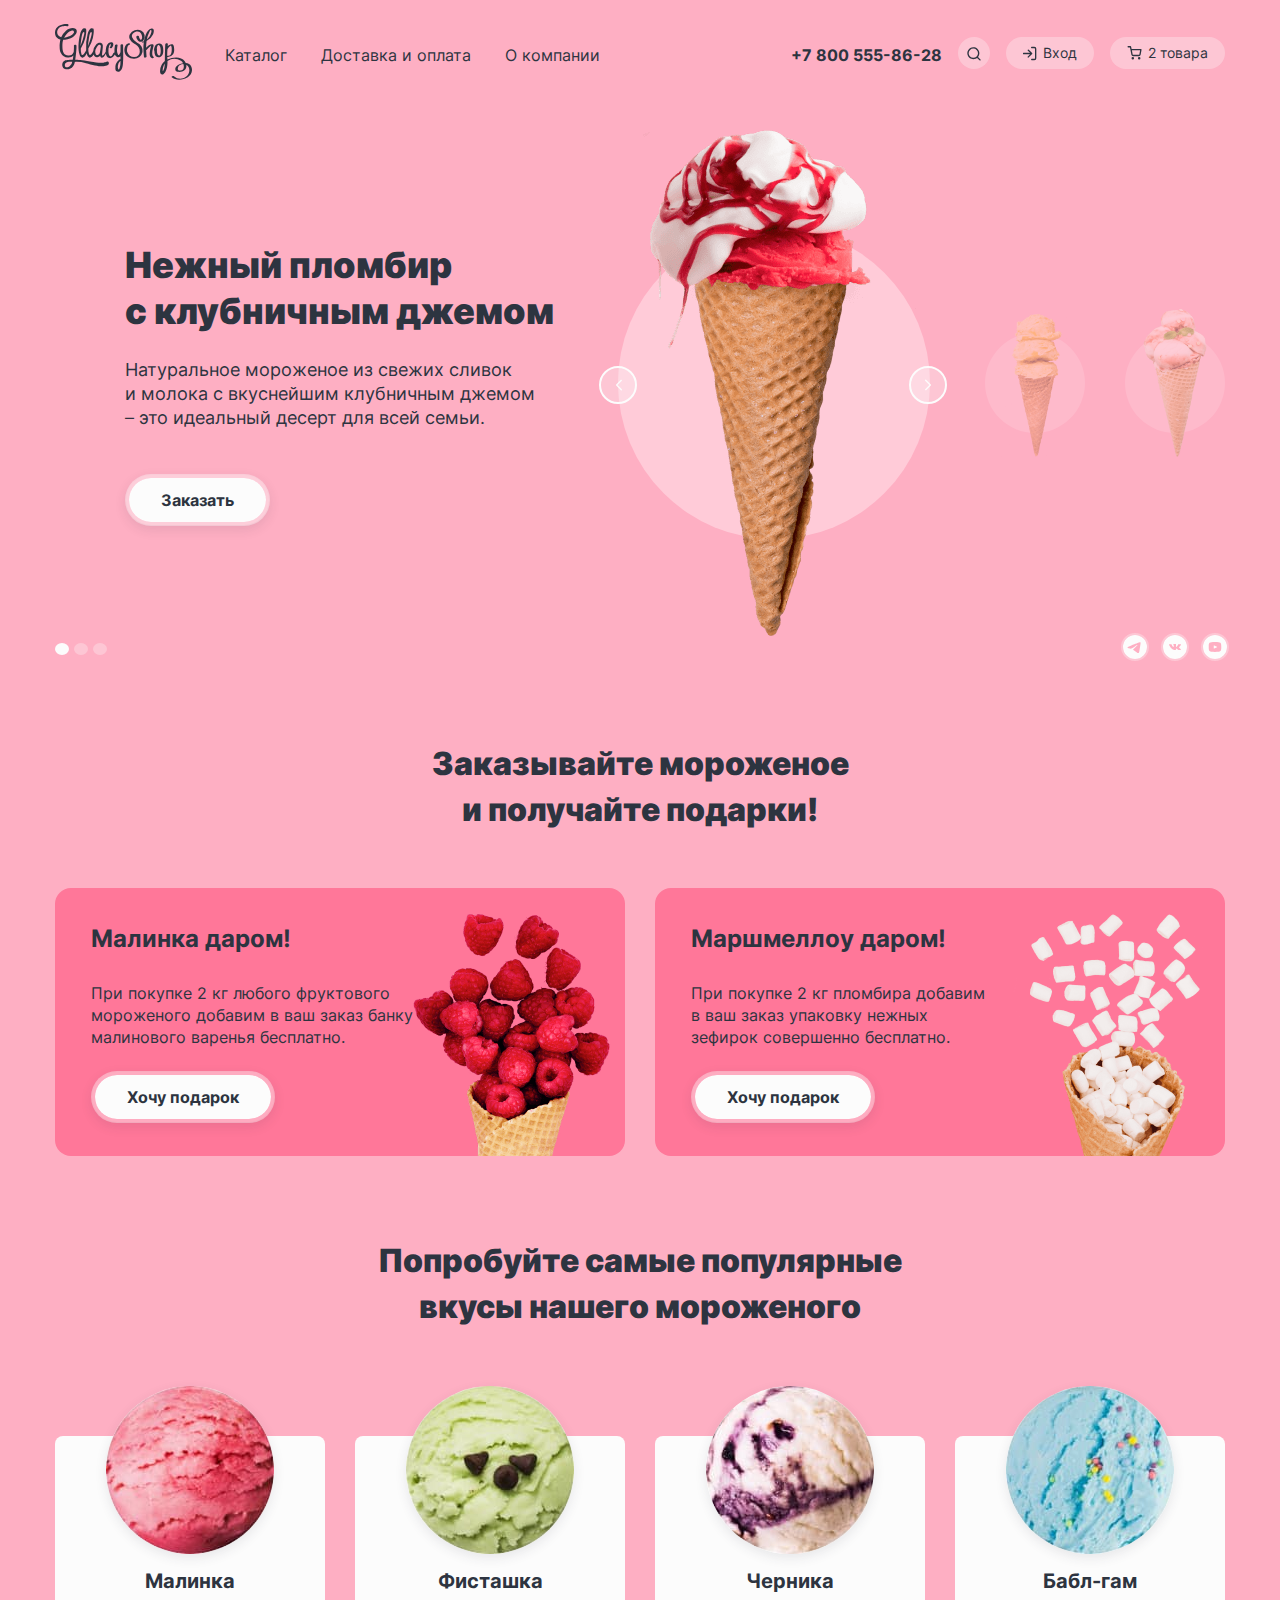
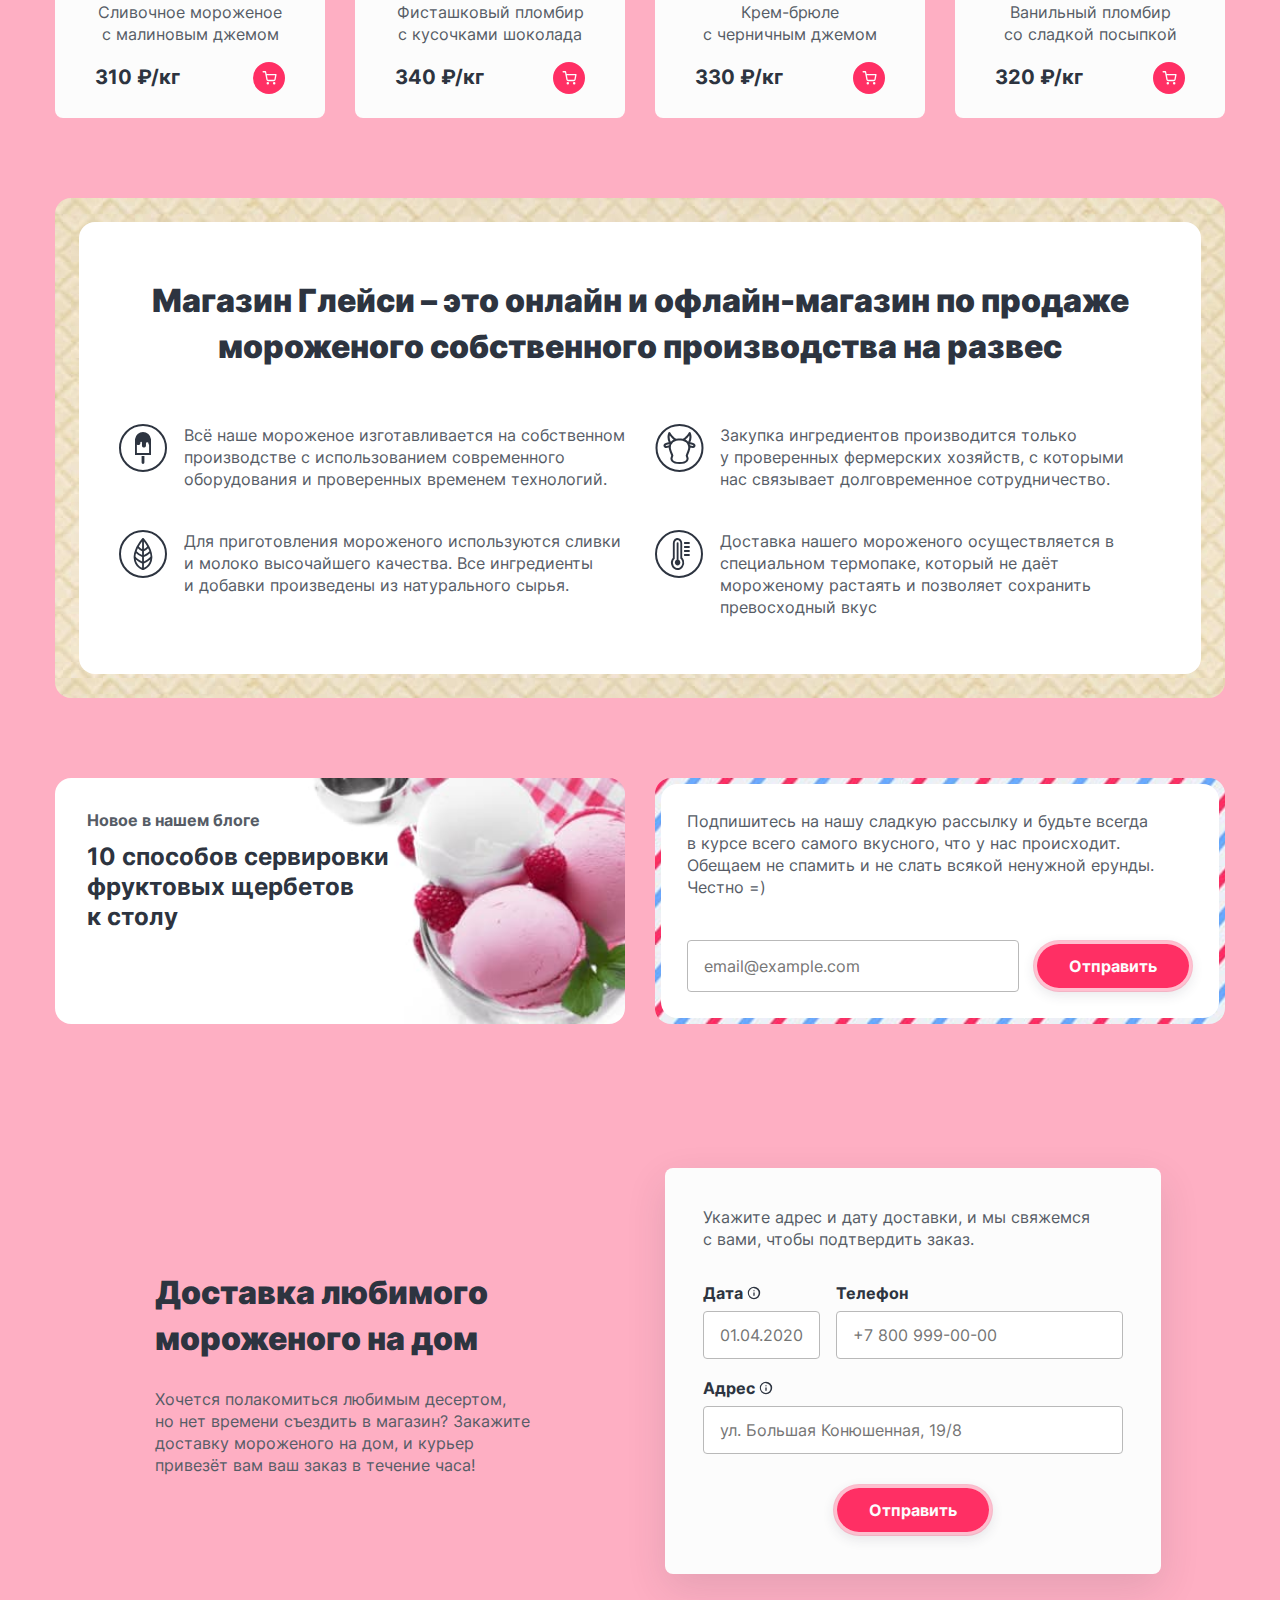
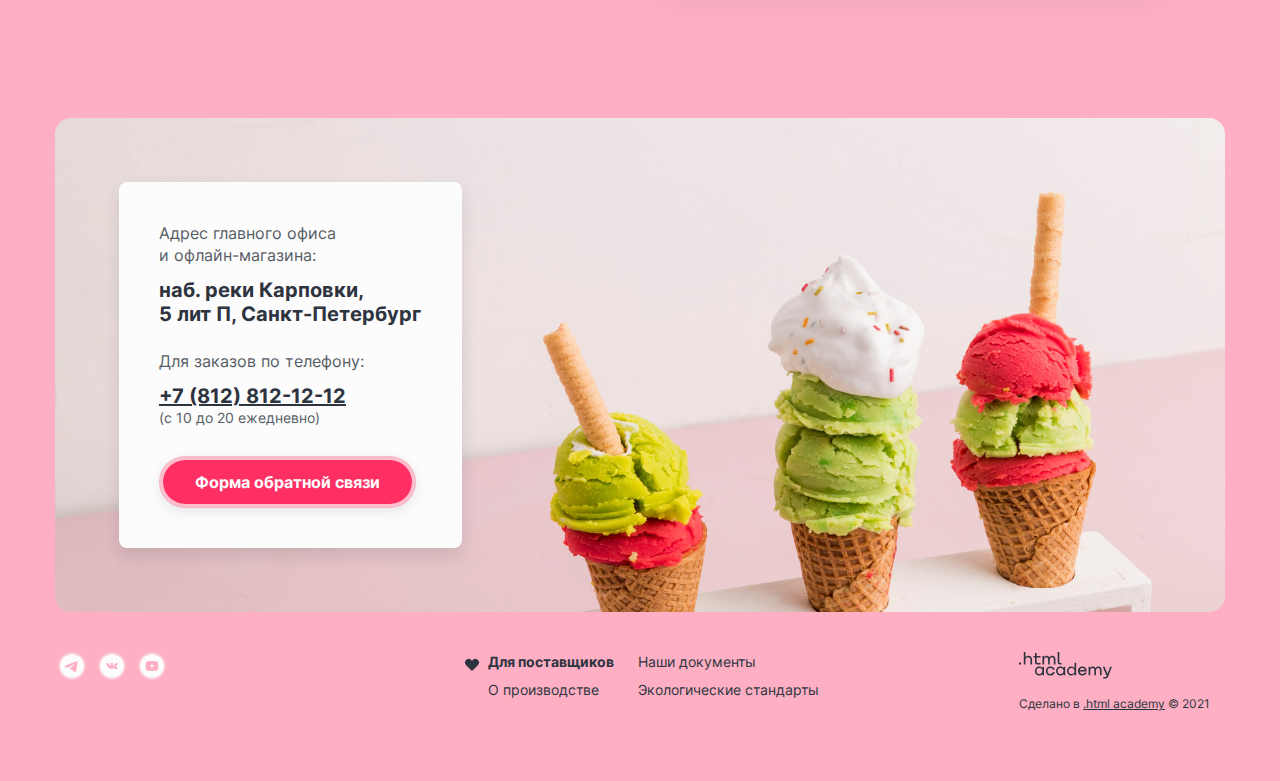
==== commit 8269961f: "Дорабатывает поповеры с учетом PP" ====
--- a/index.html
+++ b/index.html
@@ -101,7 +101,7 @@
                     placeholder="email@example.com" required>
                   <label class="visually-hidden" for="password">Введите пароль</label>
                   <!--Для отображения стилизации при ошибке нужно добавить инпуту класс error-->
-                  <input class="popover-enter-input input" type="password" name="password" id="password" value="111111"
+                  <input class="popover-enter-input popover-enter-input-password input" type="password" name="password" id="password" value="111111"
                     required>
                   <div class="popover-enter-button-wrapper">
                     <!--Для отображения состояния загрузки нужно добавить класс is-loading-->
@@ -317,7 +317,7 @@
           </footer>
         </section>
         <section class="gifts">
-          <h2 class="gifts-title title">Заказывайте мороженое и получайте подарки!</h2>
+          <h2 class="gifts-title title">Заказывайте мороженое и&nbsp;получайте подарки!</h2>
           <div class="gifts-layout-wrapper">
             <div class="gifts-raspberry gifts-wrapper">
               <h3 class="gifts-subtitle">Малинка даром!</h3>
@@ -444,16 +444,9 @@
               <li class="about-item">
                 <svg width="49" height="48" viewBox="0 0 49 48" fill="none" xmlns="http://www.w3.org/2000/svg">
                   <circle cx="24.5" cy="24" r="23" stroke="#2D3440" stroke-width="2" />
-                  <g clip-path="url(#a)">
-                    <path
-                      d="M35.25 18.29a12.1 12.1 0 0 0 .46-9.56 1 1 0 0 0-.34-.47 1.06 1.06 0 0 0-1.57.3c-1.32 2.28-4.16 5.96-6.24 6.13h-.1c-.95-.18-1.92-.28-2.9-.3-.98.02-1.95.12-2.91.3h-.07c-2.09-.16-4.97-3.84-6.3-6.13-.1-.18-.24-.33-.42-.43a1.07 1.07 0 0 0-1.18.1 1 1 0 0 0-.33.5 12 12 0 0 0 .4 9.55c-1.81.22-4.1.78-4.94 2.2a2.15 2.15 0 0 0 0 2.22c.24.4.6.74 1.02.97.43.22.92.32 1.4.28a7.57 7.57 0 0 0 2.52-.48c0 .54.04 1.09.14 1.62a34.44 34.44 0 0 0 1.82 5.24c.2.47.41 1 .53 1.32-.34.81-.61 1.65-.8 2.5a4.32 4.32 0 0 0 1.16 3.33c1.51 1.67 4.16 2.52 7.93 2.52 3.77 0 6.43-.85 7.93-2.52a4.39 4.39 0 0 0 1.17-3.33c-.2-.85-.46-1.69-.8-2.5l.53-1.32c.75-1.7 1.36-3.45 1.82-5.24.1-.53.15-1.08.14-1.62.78.3 1.6.46 2.44.48a2.54 2.54 0 0 0 2.43-1.26 2.15 2.15 0 0 0 0-2.2c-.82-1.38-3.12-1.98-4.94-2.2Zm-.99-6.69c.38 2.1 0 4.27-1.04 6.15a7.49 7.49 0 0 0-2.82-2.14c1.5-1.13 2.8-2.48 3.86-4Zm-19.47 0a16.96 16.96 0 0 0 3.85 4.03c-.73.3-1.4.74-1.96 1.27-.3.27-.58.57-.85.87a9.28 9.28 0 0 1-1.04-6.17Zm-4.1 10.13c-.1-.16-.06-.21 0-.25.24-.4 1.45-1 3.76-1.24-.12.3-.22.58-.31.89-1.36.67-3.17 1.1-3.45.6Zm22.44 3.02a33.3 33.3 0 0 1-1.69 4.84c-.27.62-.51 1.25-.72 1.88l-.06.32.11.28c.33.77.6 1.56.8 2.36a2.33 2.33 0 0 1-.67 1.73C30.15 37 28.44 38 24.54 38c-3.9 0-5.6-1.01-6.36-1.83-.45-.47-.69-1.09-.67-1.73.2-.8.48-1.6.8-2.36l.12-.28-.07-.32c-.2-.64-.43-1.27-.7-1.89-.7-1.58-1.28-3.2-1.71-4.87a7 7 0 0 1 2.2-6.4c1.57-1.53 5.13-1.88 6.37-1.89 1.24 0 4.73.35 6.39 1.9.88.81 1.55 1.82 1.93 2.93.4 1.11.49 2.3.29 3.46v.04Zm5.2-3.02c-.27.48-2.08.07-3.37-.6-.09-.3-.19-.59-.3-.89 2.29.23 3.48.85 3.71 1.24.05.04.07.09-.02.25h-.02Z"
-                      fill="#2D3440" />
-                  </g>
-                  <defs>
-                    <clipPath id="a">
-                      <path fill="#fff" transform="translate(8.5 8)" d="M0 0h32v32H0z" />
-                    </clipPath>
-                  </defs>
+                  <path
+                    d="M35.25 18.29a12.1 12.1 0 0 0 .46-9.56 1 1 0 0 0-.34-.47 1.06 1.06 0 0 0-1.57.3c-1.32 2.28-4.16 5.96-6.24 6.13h-.1c-.95-.18-1.92-.28-2.9-.3-.98.02-1.95.12-2.91.3h-.07c-2.09-.16-4.97-3.84-6.3-6.13-.1-.18-.24-.33-.42-.43a1.07 1.07 0 0 0-1.18.1 1 1 0 0 0-.33.5 12 12 0 0 0 .4 9.55c-1.81.22-4.1.78-4.94 2.2a2.15 2.15 0 0 0 0 2.22c.24.4.6.74 1.02.97.43.22.92.32 1.4.28a7.57 7.57 0 0 0 2.52-.48c0 .54.04 1.09.14 1.62a34.44 34.44 0 0 0 1.82 5.24c.2.47.41 1 .53 1.32-.34.81-.61 1.65-.8 2.5a4.32 4.32 0 0 0 1.16 3.33c1.51 1.67 4.16 2.52 7.93 2.52 3.77 0 6.43-.85 7.93-2.52a4.39 4.39 0 0 0 1.17-3.33c-.2-.85-.46-1.69-.8-2.5l.53-1.32c.75-1.7 1.36-3.45 1.82-5.24.1-.53.15-1.08.14-1.62.78.3 1.6.46 2.44.48a2.54 2.54 0 0 0 2.43-1.26 2.15 2.15 0 0 0 0-2.2c-.82-1.38-3.12-1.98-4.94-2.2Zm-.99-6.69c.38 2.1 0 4.27-1.04 6.15a7.49 7.49 0 0 0-2.82-2.14c1.5-1.13 2.8-2.48 3.86-4Zm-19.47 0a16.96 16.96 0 0 0 3.85 4.03c-.73.3-1.4.74-1.96 1.27-.3.27-.58.57-.85.87a9.28 9.28 0 0 1-1.04-6.17Zm-4.1 10.13c-.1-.16-.06-.21 0-.25.24-.4 1.45-1 3.76-1.24-.12.3-.22.58-.31.89-1.36.67-3.17 1.1-3.45.6Zm22.44 3.02a33.3 33.3 0 0 1-1.69 4.84c-.27.62-.51 1.25-.72 1.88l-.06.32.11.28c.33.77.6 1.56.8 2.36a2.33 2.33 0 0 1-.67 1.73C30.15 37 28.44 38 24.54 38c-3.9 0-5.6-1.01-6.36-1.83-.45-.47-.69-1.09-.67-1.73.2-.8.48-1.6.8-2.36l.12-.28-.07-.32c-.2-.64-.43-1.27-.7-1.89-.7-1.58-1.28-3.2-1.71-4.87a7 7 0 0 1 2.2-6.4c1.57-1.53 5.13-1.88 6.37-1.89 1.24 0 4.73.35 6.39 1.9.88.81 1.55 1.82 1.93 2.93.4 1.11.49 2.3.29 3.46v.04Zm5.2-3.02c-.27.48-2.08.07-3.37-.6-.09-.3-.19-.59-.3-.89 2.29.23 3.48.85 3.71 1.24.05.04.07.09-.02.25h-.02Z"
+                    fill="#2D3440" />
                 </svg>
                 <p class="about-text">Закупка ингредиентов производится только у&nbsp;проверенных фермерских хозяйств, с
                   которыми
@@ -501,7 +494,7 @@
                 вкусного,
                 что у нас происходит. Обещаем не спамить и не слать всякой ненужной ерунды. Честно =)</p>
               <form class="mailing-form" method="post" action="https://echo.htmlacademy.ru/">
-                <input class="mailing-form-input" type="email" name="mailing" id="mailing"
+                <input class="mailing-form-input input" type="email" name="mailing" id="mailing"
                   placeholder="email@example.com">
                 <label class="visually-hidden" for="mailing">Введите email</label>
                 <!--Для отображения состояния загрузки нужно добавить класс is-loading-->
@@ -516,7 +509,7 @@
         <section class="delivery">
           <div class="delivery-text-wrapper">
             <h2 class="delivery-title title">Доставка любимого мороженого на дом</h2>
-            <p class="delivery-text">Хочется полакомиться любимым десертом, но&nbsp;нет времени сходить в магазин?
+            <p class="delivery-text">Хочется полакомиться любимым десертом, но&nbsp;нет времени съездить в магазин?
               Закажите
               доставку мороженого на дом, и курьер привезёт вам ваш заказ в течение часа!</p>
           </div>
@@ -534,11 +527,12 @@
                     <span class="tooltip-text" role="tooltip" id="tooltip-date-label">Введите дату</span>
                   </span>
                 </span>
-                <input class="delivery-form-input" type="text" name="date" id="date" placeholder="01.04.2020">
+                <input class="delivery-form-input input" type="text" name="date" id="date" placeholder="01.04.2020">
               </div>
               <div class="delivery-form-field-group">
                 <label class="delivery-form-text delivery-form-label" for="phone">Телефон</label>
-                <input class="delivery-form-input" type="tel" name="phone" id="phone" placeholder="+7 800 999-00-00">
+                <input class="delivery-form-input input" type="tel" name="phone" id="phone"
+                  placeholder="+7 800 999-00-00">
               </div>
               <div class="delivery-form-field-group">
                 <span class="delivery-form-text delivery-form-tooltip-wrapper">
@@ -551,11 +545,11 @@
                       квартиры</span>
                   </span>
                 </span>
-                <input class="delivery-form-input" type="text" name="address" id="address"
+                <input class="delivery-form-input input" type="text" name="address" id="address"
                   placeholder="ул. Большая Конюшенная, 19/8">
               </div>
               <!--Для отображения состояния загрузки нужно добавить класс is-loading-->
-              <button class="delivery-button button button-pink" type="button">
+              <button class="delivery-button button button-pink" type="submit">
                 <span>Отправить</span>
                 <span class="loader"></span>
               </button>
@@ -566,7 +560,7 @@
           <h2 class="visually-hidden">Контакты</h2>
           <div class="contacts-wrapper">
             <p class="contacts-title">Адрес главного офиса<br>и офлайн-магазина:</p>
-            <address class="contacts-text contacts-address">наб.реки Карповки,<br>5 лит П, Санкт-Петербург</address>
+            <address class="contacts-text contacts-address">наб. реки Карповки,<br>5 лит П, Санкт-Петербург</address>
             <p class="contacts-title">Для заказов по телефону:</p>
             <a class="contacts-text contacts-phone" href="tel:+78128121212">+7 (812) 812-12-12</a>
             <p class="contacts-phone-mark">(с 10 до 20 ежедневно)</p>
@@ -671,12 +665,13 @@
           <h2 class="modal-title">Мы обязательно ответим вам!</h2>
           <form class="modal-feedback-form" action="https://echo.htmlacademy.ru/" method="post">
             <label class="visually-hidden" for="name">Введите имя и фамилию</label>
-            <input class="modal-input modal-input-name" type="text" name="name" id="name" placeholder="Имя и фамилия">
+            <input class="modal-input-name input modal-input" type="text" name="name" id="name" placeholder="Имя и фамилия">
             <label class="visually-hidden" for="email">Введите e-mail</label>
-            <input class="modal-input modal-input-email" type="email" name="email" id="email"
+            <input class="modal-input-email input modal-input" type="email" name="email" id="email"
               placeholder="email@example.com">
-            <textarea class="modal-input modal-input-comment" aria-label="Напишите ваш вопрос в свободной форме"
-              rows="3" name="comment" placeholder="В свободной форме"></textarea>
+            <textarea class="modal-input-comment input modal-input" aria-label="Напишите ваш вопрос в свободной форме"
+              rows="6" name="comment" placeholder="В свободной форме"></textarea>
+            <button class="button button-pink modal-submit-button" type="submit">Отправить</button>
           </form>
         </section>
       </div>
--- a/styles/styles.css
+++ b/styles/styles.css
@@ -10,6 +10,7 @@
   --neutral-dark-2:rgba(194, 194, 194, 0.2);
   --dark: #565c66;
   --dark-15: rgba(133, 133, 133, 0.15);
+  --dark-3: rgba(86, 92, 102, 0.3);
   --neutral: #b9b9b9;
   --neutral-3: rgba(185, 185, 185, 0.3);
   --light: #e7e7e7;
@@ -247,26 +248,22 @@
 
 /*Input*/
 
+.input {
+  cursor: pointer;
+}
+
 .input:not(:placeholder-shown) {
   color: var(--extra-dark);
 }
 
 .input:hover {
   border: 1px solid var(--extra-dark);
-}
-
-.input:hover::placeholder {
-  color: var(--extra-dark);
 }
 
 .input:focus {
   border: 1px solid var(--extra-dark);
   box-shadow: inset 0 0 0 1px var(--extra-dark);
   outline: none;
-}
-
-.input:focus::placeholder {
-  color: var(--extra-dark);
 }
 
 .input:disabled {
@@ -322,6 +319,7 @@
   display: flex;
   flex-wrap: wrap;
   align-items: center;
+  max-width: 500px;
   margin: 0;
   padding: 0;
   list-style: none;
@@ -333,7 +331,7 @@
 
 .main-menu-link {
   display: block;
-  padding: 8px 16px;
+  padding: 6px 15px;
   font-size: 16px;
   line-height: 20px;
   color: var(--extra-dark);
@@ -383,6 +381,7 @@
   top: calc(100% + 8px);
   left: 0 ;
   min-width: 135px;
+  max-width: 150px;
   margin: 0;
   padding: 8px 0;
   list-style: none;
@@ -405,7 +404,7 @@
 
 .submenu-link {
   display: block;
-  padding: 8px 5px 8px 16px;
+  padding: 6px 5px 6px 16px;
   font-size: 14px;
   line-height: 20px;
   color: var(--extra-dark);
@@ -428,11 +427,27 @@
 .submenu-link-current {
   background-color: var(--bright-pink);
   color: var(--extra-light);
+  pointer-events: none;
 }
 
 .submenu-item:first-child .submenu-link {
+  position: relative;
   font-weight: 700;
-  border-bottom: 1px solid var(--neutral);
+  padding-bottom: 12px;
+}
+
+.submenu-item:nth-child(2) .submenu-link {
+  padding-top: 10px;
+}
+
+.submenu-item:first-child .submenu-link::before {
+  position: absolute;
+  bottom: 0;
+  left: 16px;
+  width: 103px;
+  height: 1px;
+  background-color: var(--neutral);
+  content: "";
 }
 
 .nav-phone {
@@ -456,6 +471,7 @@
 .user-menu {
   display: flex;
   flex-wrap: wrap;
+  max-width: 300px;
   margin: 0;
   padding: 0;
   list-style: none;
@@ -463,7 +479,7 @@
 
 .user-menu-item {
   position: relative;
-  margin-right: 16px;
+  margin: 0 16px 3px 0;
 }
 
 .user-menu-item:last-child {
@@ -550,6 +566,7 @@
   grid-column: 1 / 2;
   grid-template-columns: 1fr 306px;
   column-gap: 50px;
+  min-height: 507px;
   height: auto;
   width: auto;
 }
@@ -561,9 +578,18 @@
 }
 
 .slider-item.slider-item-active .slider-img-wrapper {
+  min-height: 507px;
+  height: 100%;
+  width: auto;
   margin-right: 20px;
-  transform: translateX(0);
+  transform: translate(-8px, 20px);
   opacity: 1;
+}
+
+.slider-item.slider-item-active .slider-img {
+  min-height: 507px;
+  height: 100%;
+  width: auto;
 }
 
 .slider-inner {
@@ -577,9 +603,10 @@
   place-items: center;
   min-width: 100px;
   width: 100%;
-  min-height: 507px;
+  max-height: 150px;
   height: 100%;
   opacity: 0.4;
+  transform: translateY(20px);
 }
 
 .slider-img-wrapper::before {
@@ -624,6 +651,12 @@
   height: auto;
 }
 
+.slider-item:not(.slider-item-active) .slider-img {
+  height: auto;
+  width: auto;
+  max-height: 150px;
+}
+
 .slider-list {
   display: grid;
   grid-template-columns: 1fr 100px 100px;
@@ -636,7 +669,7 @@
 }
 
 .slider-title {
-  margin: 0 0 24px 0;
+  margin: 42px 0 24px 0;
   font-size: 36px;
   line-height: 46px;
   font-weight: 900;
@@ -644,7 +677,7 @@
 }
 
 .slider-text {
-  margin: 0 0 48px 0;
+  margin: 0 0 44px 0;
   font-size: 18px;
   line-height: 24px;
   color: var(--extra-dark);
@@ -653,7 +686,7 @@
 .slider-buttons {
   position: absolute;
   top: 50%;
-  left: 47.3%;
+  left: 46.5%;
   display: flex;
   justify-content: space-between;
   min-width: 348px;
@@ -699,8 +732,9 @@
 
 .slider-footer {
   display: flex;
-  align-items: end;
+  align-items: center;
   justify-content: space-between;
+  margin-top: 17px;
 }
 
 .slider-pagination {
@@ -708,6 +742,7 @@
   flex-wrap: wrap;
   justify-content: space-between;
   min-width: 52px;
+  max-width: 60px;
   margin: 0;
   padding: 0;
   list-style: none;
@@ -749,10 +784,10 @@
 /*Socials*/
 
 .socials-list {
-  display: flex;
-  flex-wrap: wrap;
-  justify-content: space-between;
-  min-width: 104px;
+  display: grid;
+  grid-template-columns: repeat(3, 1fr);
+  gap: 12px;
+  max-width: 104px;
   margin: 0;
   padding: 0;
   list-style: none;
@@ -844,7 +879,7 @@
 
 .gifts-text {
   max-width: 328px;
-  margin: 0 0 28px 0;
+  margin: 0 0 23px 0;
   color: var(--extra-dark);
 }
 
@@ -852,12 +887,13 @@
   display: grid;
   grid-template-columns: repeat(2, 1fr);
   gap: 0 30px;
-  margin-bottom: 81px;
+  margin-bottom: 79px;
 }
 
 .gifts-wrapper {
   min-height: 268px;
-  padding: 36px 0 36px 36px;
+  padding: 36px 0 33px 36px;
+  margin-bottom: 3px;
   background-color: var(--neutral-pink);
   background-repeat: no-repeat;
   background-position: right bottom;
@@ -874,6 +910,7 @@
 
 .gifts-link {
   display: inline-block;
+  max-width: 200px;
 }
 
 /*Popular*/
@@ -900,13 +937,13 @@
   display: flex;
   flex-direction: column;
   align-items: center;
-  padding: 0 40px 24px 40px;
+  padding: 0 40px 9px 40px;
   background-color: var(--extra-light);
   border-radius: 8px;
 }
 
 .catalog-img-wrapper {
-  margin: -50px 0 16px 0;
+  margin: -50px 0 10px 0;
 }
 
 .catalog-item-img {
@@ -924,12 +961,12 @@
 }
 
 .catalog-item-text {
-  margin: 0 0 16px 0;
+  margin: 0 0 17px 0;
   text-align: center;
 }
 
 .catalog-item-price {
-  margin: 0;
+  margin-top: 3px;
   font-size: 20px;
   line-height: 24px;
   font-weight: 700;
@@ -995,7 +1032,7 @@
 }
 
 .about-title {
-  margin: 0 0 56px 0;
+  margin: 0 0 54px 0;
   text-align: center;
 }
 
@@ -1015,7 +1052,7 @@
 .about-item {
   display: grid;
   grid-template-columns: 48px 1fr;
-  column-gap: 16px;
+  column-gap: 17px;
 }
 
 /*News*/
@@ -1031,7 +1068,7 @@
   display: flex;
   min-height: 224px;
   padding: 32px 0 0 32px;
-  background-image: url("../images/background-blog.png");
+  background-image: url("../images/background-blog.jpg");
   background-size: cover;
   background-repeat: no-repeat;
   background-position: 50% 50%;
@@ -1065,7 +1102,9 @@
 
 .mailing {
   padding: 6px;
-  background-image: repeating-linear-gradient(-45deg, var(--extra-bright-pink),  var(--extra-bright-pink) 8px, var(--light) 8px, var(--light) 24px,  var(--blue) 24px, var(--blue) 32px, var(--light) 32px, var(--light) 48px);
+  background-image: url("../images/background-mailing.jpg");
+  background-repeat: no-repeat;
+  background-size: cover;
   border-radius: 16px;
 }
 
@@ -1102,7 +1141,7 @@
   display: flex;
   margin-bottom: 80px;
   padding: 64px 64px 64px 100px;
-  background-image: url("../images/background-mailing.png");
+  background-image: url("../images/background-delivery.jpg");
   background-size: cover;
   background-repeat: no-repeat;
   background-position: 50% 50%;
@@ -1118,7 +1157,7 @@
 }
 
 .delivery-title {
-  margin-bottom: 24px;
+  margin: 36px 0 26px 0;
 }
 
 .delivery-text {
@@ -1126,7 +1165,7 @@
 }
 
 .delivery-form-wrapper {
-  padding: 40px;
+  padding: 38px;
   background-color: var(--extra-light);
   box-shadow: 0 15px 40px var(--extra-dark-12);
   border-radius: 8px;
@@ -1135,7 +1174,8 @@
 .delivery-form {
   display: grid;
   grid-template-columns: 117px 287px;
-  gap: 20px 16px;
+  align-items: end;
+  gap: 18px 16px;
 }
 
 .delivery-form-field-group:last-of-type {
@@ -1156,7 +1196,7 @@
 
 .delivery-form-input {
   width: 100%;
-  padding: 14px 16px;
+  padding: 13px 16px;
   font-family: inherit;
   font-size: 16px;
   line-height: 20px;
@@ -1206,8 +1246,16 @@
   color: var(--extra-dark);
 }
 
+.contacts-phone:hover {
+  opacity: 0.7;
+}
+
+.contacts-phone:active {
+  opacity: 0.5;
+}
+
 .contacts-phone-mark {
-  margin: 0 0 32px 0;
+  margin: 0 0 28px 0;
   font-size: 14px;
   line-height: 20px;
 }
@@ -1221,24 +1269,35 @@
 
 .main-footer {
   display: grid;
-  grid-template-columns: 200px 1fr 193px;
+  grid-template-columns: 200px 370px 193px;
+  column-gap: 197px;
   width: 100%;
-  padding: 48px 0 57px 0;
+  padding: 40px 0 57px 0;
+}
+
+.catalog-footer {
+  margin-top: 75px;
+  padding-top: 48px;
+  border-top: 1px solid var(--extra-light-3);
 }
 
 .footer-socials {
+  margin-left: 3px;
   max-width: 104px;
 }
 
 .footer-menu {
   display: flex;
   justify-content: center;
+  justify-self: center;
+  align-self: start;
+  padding-left: 33px;
 }
 
 .footer-menu-list {
   display: grid;
-  grid-template-columns: repeat(2, 1fr);
-  max-width: 365px;
+  grid-template-columns: 126px 182px;
+  gap: 8px 24px;
   margin: 0;
   padding: 0;
   list-style: none;
@@ -1246,7 +1305,6 @@
 
 .footer-menu-item {
   position: relative;
-  margin-bottom: 8px;
 }
 
 .footer-menu-item:first-child::before {
@@ -1261,14 +1319,35 @@
 }
 
 .footer-menu-link {
+  display: block;
   font-size: 14px;
   line-height: 20px;
   color: var(--extra-dark);
   text-decoration: none;
 }
 
+.footer-menu-link:hover {
+  opacity: 0.7;
+}
+
+.footer-menu-link:active {
+  opacity: 0.5;
+}
+
 .footer-menu-item:first-child .footer-menu-link {
   font-weight: 700;
+}
+
+.copyright-link {
+  display: inline-block;
+}
+
+.copyright-link:hover {
+  opacity: 0.7;
+}
+
+.copyright-link:active {
+  opacity: 0.5;
 }
 
 .copyright-text {
@@ -1281,6 +1360,14 @@
   color: var(--extra-dark);
 }
 
+.copyright-text-link:hover {
+  opacity: 0.7;
+}
+
+.copyright-text-link:active {
+  opacity: 0.5;
+}
+
 /*Breadcrumbs*/
 
 .catalog-header {
@@ -1289,13 +1376,13 @@
 }
 
 .catalog-title {
-  margin: 0 0 40px 0;
+  margin: 0 0 38px 0;
 }
 
 .breadcrumbs-list {
   display: flex;
   flex-wrap: wrap;
-  margin: 0 0 16px 0;
+  margin: 25px 0 18px 0;
   padding: 0;
   list-style: none;
   order: -1;
@@ -1308,8 +1395,8 @@
 
 .breadcrumbs-item:not(:last-child)::after {
   position: absolute;
-  right: -24px;
-  top: 8px;
+  right: -22px;
+  top: 9px;
   width: 12px;
   height: 12px;
   background-image: url("../images/breadcrumbs-icon.svg");
@@ -1317,9 +1404,8 @@
   content: "";
 }
 
-
-
 .breadcrumbs-link {
+  padding: 2px 0;
   font-size: 14px;
   line-height: 20px;
   font-weight: 700;
@@ -1327,33 +1413,165 @@
   text-decoration: none;
 }
 
+.breadcrumbs-link:hover {
+  opacity: 0.7;
+}
+
+.breadcrumbs-link:active {
+  opacity: 0.5;
+}
+
+.breadcrumbs-link-current {
+  border-bottom: 1px solid var(--extra-dark);
+}
+
 /*Filter*/
 
+.catalog-filter {
+  display: flex;
+  flex-wrap: wrap;
+  margin-bottom: 80px;
+}
+
+.catalog-filter-wrapper {
+  display: flex;
+  flex-wrap: wrap;
+  align-items: center;
+  margin-bottom: 16px;
+}
+
 .catalog-filter-group {
-  margin: 0;
+  margin: 0 24px 0 0;
   padding: 0;
   border: none;
 }
 
+.catalog-filter-group:last-of-type {
+  margin-right: 16px;
+}
+
+.catalog-filter-group-wrapper {
+  min-width: 196px;
+  padding: 10px 16px;
+  background-color: var(--extra-light-3);
+  border-radius: 20px;
+}
+
 .catalog-filter-legend {
-  margin: 0;
+  margin: 0 0 8px 16px;
   font-size: 14px;
   line-height: 20px;
   color: var(--extra-dark);
 }
 
 .sort-control {
+  min-width: 196px;
+  padding: 6px 30px 6px 16px;
   font-family: inherit;
   font-size: 14px;
   line-height: 20px;
   color: var(--extra-dark);
-  background-color: transparent;
+  background-color: var(--extra-light-3);
+  background-image: url("../images/select-arrow.svg");
+  background-repeat: no-repeat;
+  background-position: right 14px top 50%;
+  border: 2px solid transparent;
+  border-radius: 20px;
+  appearance: none;
+}
+
+.sort-control:hover {
+  background-color: var(--extra-light-5);
+  border: 2px solid transparent;
+}
+
+.sort-control:focus {
+  background-color: var(--extra-light-4);
+  border: 2px solid var(--extra-light);
+  outline: none;
+}
+
+.range {
+  position: relative;
+  width: 100%;
+  height: 2px;
+  margin: 8px 0;
+  background-color: var(--dark-3);
+}
+
+.range-bar {
+  position: absolute;
+  height: 2px;
+  background-color: var(--dark);
+}
+
+.range-toggle {
+  position: absolute;
+  width: 16px;
+  height: 16px;
+  background-color: var(--extra-dark);
+  border: 2px solid transparent;
+  border-radius: 50%;
+  cursor: pointer;
+}
+
+.range-toggle::before {
+  position: absolute;
+  top: 50%;
+  left: 50%;
+  width: 4px;
+  height: 4px;
+  background-color: var(--extra-light);
+  border-radius: 50%;
+  transform: translate(-50%, -50%);
+  content: "";
+}
+
+.range-toggle:hover {
+  background-color: var(--extra-light);
+}
+
+.range-toggle:hover::before {
+  background-color: var(--extra-dark);
+}
+
+.range-toggle:focus {
+  background-color: var(--extra-light);
+  border: 2px solid var(--extra-dark);
+  outline: none;
+}
+
+.range-toggle:focus::before {
+  background-color: var(--extra-dark);
+}
+
+.range-toggle:active {
+  background-color: var(--extra-dark);
+}
+
+.toggle-min {
+  top: -7px;
+  left: 0;
+}
+
+.toggle-max {
+  top: -7px;
+  right: -10px;
 }
 
 .catalog-filter-list {
+  display: flex;
+  flex-wrap: wrap;
+  min-width: 383px;
   margin: 0;
-  padding: 0;
+  padding: 8px 24px;
+  background-color: var(--extra-light-3);
+  border-radius: 20px;
   list-style: none;
+}
+
+.catalog-filter-item:not(:last-child) {
+  margin-right: 17px;
 }
 
 .control-label {
@@ -1362,7 +1580,101 @@
   color: var(--extra-dark);
 }
 
+.control {
+  position: relative;
+  display: block;
+  padding-left: 24px;
+}
+
+.control-mark-radio {
+  position: absolute;
+  top: 4px;
+  left: 0;
+  width: 16px;
+  height: 16px;
+  background-color: transparent;
+  border: 1px solid var(--extra-dark);
+  border-radius: 50%;
+  cursor: pointer;
+}
+
+.control-input-radio:checked + .control-mark-radio::before {
+  position: absolute;
+  top: 50%;
+  left: 50%;
+  width: 6px;
+  height: 6px;
+  background-color: var(--extra-dark);
+  border-radius: 50%;
+  transform: translate(-50%, -50%);
+  content: "";
+}
+
+.control-input-radio:hover + .control-mark-radio {
+  border-color: var(--extra-light);
+}
+
+.control-input-radio:hover + .control-mark-radio::before {
+  background-color: var(--extra-light);
+}
+
+.control-input-radio:focus + .control-mark-radio {
+  outline: 1px solid var(--extra-dark);
+  outline-offset: 1px;
+}
+
+.control-input-radio:disabled + .control-mark-radio {
+  opacity: 0.5;
+  pointer-events: none;
+}
+
+.control-input-radio:disabled + .control-mark-radio::before {
+  opacity: 0.5;
+  pointer-events: none;
+}
+
+.control-mark-checkbox {
+  position: absolute;
+  top: 4px;
+  left: 0;
+  width: 16px;
+  height: 16px;
+  background-color: transparent;
+  background-image: url("../images/checkbox.png");
+  background-position: right 36px bottom 36px;
+  cursor: pointer;
+}
+
+.control-input-checkbox:checked + .control-mark-checkbox {
+  background-position: right 36px top 38px;
+}
+
+.control-input-checkbox:hover + .control-mark-checkbox {
+  background-position: right 63px bottom 36px;
+}
+
+.control-input-checkbox:checked:hover + .control-mark-checkbox {
+  background-position: right 63px top 38px;
+}
+
+.control-input-checkbox:focus + .control-mark-checkbox {
+  outline: 1px solid var(--extra-dark);
+  outline-offset: 1px;
+}
+
+.control-input-checkbox:disabled + .control-mark-checkbox {
+  background-position: left 30px bottom 36px;
+  pointer-events: none;
+}
+
+.control-input-checkbox:checked:disabled + .control-mark-checkbox {
+  background-position: left 30px top 38px;
+  pointer-events: none;
+}
+
 .catalog-filter-button {
+  align-self: flex-end;
+  max-width: 189px;
   padding: 8px 52px;
   font-size: 14px;
   line-height: 20px;
@@ -1406,17 +1718,80 @@
   list-style: none;
 }
 
+.main-catalog-list {
+  margin-bottom: 52px;
+}
+
+.catalog-footer-wrapper {
+  display: flex;
+  justify-content: flex-end;
+}
+
+.catalog-button {
+  display: block;
+  margin: 0 335px 0 auto;
+}
+
+.pagination {
+  display: flex;
+  flex-wrap: wrap;
+  align-items: center;
+}
+
 .pagination-list {
-  margin: 0;
+  display: flex;
+  flex-wrap: wrap;
+  max-width: 200px;
+  margin: 0 14px;
   padding: 0;
   list-style: none;
 }
 
 .pagination-link {
+  padding: 2px 6px;
   font-size: 16px;
   line-height: 20px;
   color: var(--extra-dark);
   text-decoration: none;
+  border: 1px solid transparent;
+  border-radius: 50%;
+}
+
+.pagination-link:hover {
+  background-color: var(--extra-light-5);
+  border: 1px solid transparent;
+}
+
+.pagination-link:focus {
+  background-color: var(--extra-light-3);
+  border: 1px solid var(--extra-dark);
+  outline: none;
+}
+
+.pagination-link:active {
+  background-color: var(--extra-light-5);
+  border: 1px solid var(--extra-light);
+}
+
+.pagination-link-current {
+  background-color: var(--extra-light);
+  pointer-events: none;
+}
+
+.pagination-control-prev {
+  transform: rotate(180deg);
+}
+
+.pagination-control:hover {
+  opacity: 0.7;
+}
+
+.pagination-control:active {
+  opacity: 0.5;
+}
+
+.pagination-control.is-disabled {
+  opacity: 0.3;
 }
 
 /*Modal*/
@@ -1435,8 +1810,44 @@
 .modal {
   position: relative;
   margin: auto;
-  padding: 64px;
+  padding: 64px 64px 62px 64px;
   background-color: var(--extra-light);
+}
+
+.modal-close-button {
+  position: absolute;
+  top: 36px;
+  right: 36px;
+  width: 20px;
+  height: 20px;
+  padding: 0;
+  background-color: transparent;
+  border: none;
+  cursor: pointer;
+}
+
+.modal-close-button::before,
+.modal-close-button::after {
+  position: absolute;
+  top: 6px;
+  right: 0;
+  width: 16px;
+  height: 2px;
+  background-color: var(--extra-dark);
+  transform: rotate(45deg);
+  content: "";
+}
+
+.modal-close-button::after {
+  transform: rotate(-45deg);
+}
+
+.modal-close-button:hover {
+  opacity: 0.7;
+}
+
+.modal-close-button:active {
+  opacity: 0.5;
 }
 
 .modal-feedback {
@@ -1445,7 +1856,13 @@
   border-radius: 8px;
 }
 
+.modal-feedback-form {
+  display: flex;
+  flex-direction: column;
+}
+
 .modal-title {
+  margin: 0 0 32px 0;
   font-weight: 700;
   font-size: 24px;
   line-height: 30px;
@@ -1453,6 +1870,8 @@
 }
 
 .modal-input {
+  width: 100%;
+  padding: 13px 16px;
   font-family: inherit;
   font-size: 16px;
   line-height: 20px;
@@ -1462,6 +1881,21 @@
   border-radius: 4px;
 }
 
+.modal-input:not(:last-child) {
+  margin-bottom: 16px;
+}
+
+.modal-input-comment {
+  resize: none;
+}
+
+.modal-submit-button {
+  align-self: end;
+  max-width: 158px;
+  margin-top: 12px;
+  margin-right: -15px;
+}
+
 .modal-container-close {
   display: none;
 }
@@ -1496,7 +1930,7 @@
   right: 0;
   flex-direction: column;
   width: 441px;
-  padding: 48px;
+  padding: 48px 48px 44px 48px;
   min-height: 382px;
   z-index: 1;
 }
@@ -1515,7 +1949,7 @@
 }
 
 .cart-list {
-  margin: 0 0 32px 0;
+  margin: 0 0 27px 0;
   padding: 0 0 32px 0;
   border-bottom: 1px solid var(--neutral);
   list-style: none;
@@ -1525,11 +1959,16 @@
   display: flex;
   justify-content: space-between;
   align-items: center;
+  max-height: 46px;
+}
+.cart-item:not(:last-child) {
+  margin-bottom: 24px;
 }
 
 .cart-link {
-  display: flex;
-  align-items: center;
+  display: grid;
+  grid-template-columns: 46px 150px 55px;
+  column-gap: 16px;
   min-width: 282px;
   color: var(--extra-dark);
   text-decoration: none;
@@ -1537,6 +1976,7 @@
 
 .cart-item-img {
   display: block;
+  align-self: center;
   margin-right: 16px;
 }
 
@@ -1555,8 +1995,7 @@
 }
 
 .cart-item-price {
-  max-width: 100px;
-  margin: 0 0 0 auto;
+  align-self: center;
   font-weight: 700;
   font-size: 18px;
   line-height: 22px;
@@ -1597,6 +2036,11 @@
   align-items: center;
 }
 
+.cart-open-button {
+  display: block;
+  margin-left: -5px;
+}
+
 /*Popover-cart-empty*/
 
 .popover-open {
@@ -1649,7 +2093,8 @@
 }
 
 .popover-enter-input {
-  padding: 14px 16px;
+  width: 100%;
+  padding: 13px 16px;
   font-family: inherit;
   font-size: 16px;
   line-height: 20px;
@@ -1659,33 +2104,36 @@
   border-radius: 4px;
 }
 
+.popover-enter-input-password {
+  padding: 12px 16px 13px 12px;
+}
+
 .popover-enter-input:not(:last-of-type){
   margin-bottom: 16px;
 }
 
 .popover-enter-input:last-of-type {
-  margin-bottom: 32px;
+  margin-bottom: 30px;
 }
 
 .popover-enter-button-wrapper {
   display: flex;
+  align-items: start;
 }
 
 .button-popover-enter {
-  margin-right: 23px;
+  align-self: start;
+  margin: 0 18px 0 -5px;
 }
 
 .popover-enter-link {
-  padding: 3px 0;
+  display: inline-block;
+  padding: 3px 0 1px 0;
   font-size: 14px;
   line-height: 20px;
   color: var(--extra-dark);
   text-decoration: none;
   border-bottom: 1px solid var(--extra-dark);
-}
-
-.popover-enter-link:not(:last-of-type) {
-  margin-bottom: 4px;
 }
 
 /*Popover-search*/
@@ -1730,7 +2178,7 @@
 
 /*Tooltip*/
 
-.delivery-form-tooltip-wrapper {
+.delivery-form-field-group {
   position: relative;
 }
 
@@ -1743,6 +2191,9 @@
 }
 
 .tooltip-toggle {
+  position: absolute;
+  top: 30%;
+  left: 4px;
   display: block;
   width: 100%;
   height: 100%;
@@ -1751,6 +2202,7 @@
   background-image: url("../images/tooltip-icon.svg");
   background-repeat: no-repeat;
   background-position: 50% 50%;
+  background-color: transparent;
   border: none;
   border-radius: 50%;
   cursor: pointer;
@@ -1762,8 +2214,8 @@
 
 .tooltip-text {
   position: absolute;
-  top: 0;
-  left: 100px;
+  top: -10px;
+  left: 110px;
   display: none;
   width: 169px;
   margin-right: 15px;
@@ -1785,14 +2237,16 @@
 }
 
 .tooltip-text::after {
-  /*доработать*/
-  position: absolute;
-  left: 100%;
-  bottom: 0;
-  right: 0;
-  width: 0;
-  height: 0;
-  border: 7px solid transparent;
-  border-left: 7px solid var(--white);
+  position: absolute;
+  left: -7px;
+  top: 30%;
+  width: 13px;
+  height: 13px;
+  border: 1px solid var(--neutral);
+  border-top-color: transparent;
+  border-right-color: transparent;
+  background-color: var(--white);
+  transform: rotate(45deg);
+  z-index: 2;
   content: "";
 }
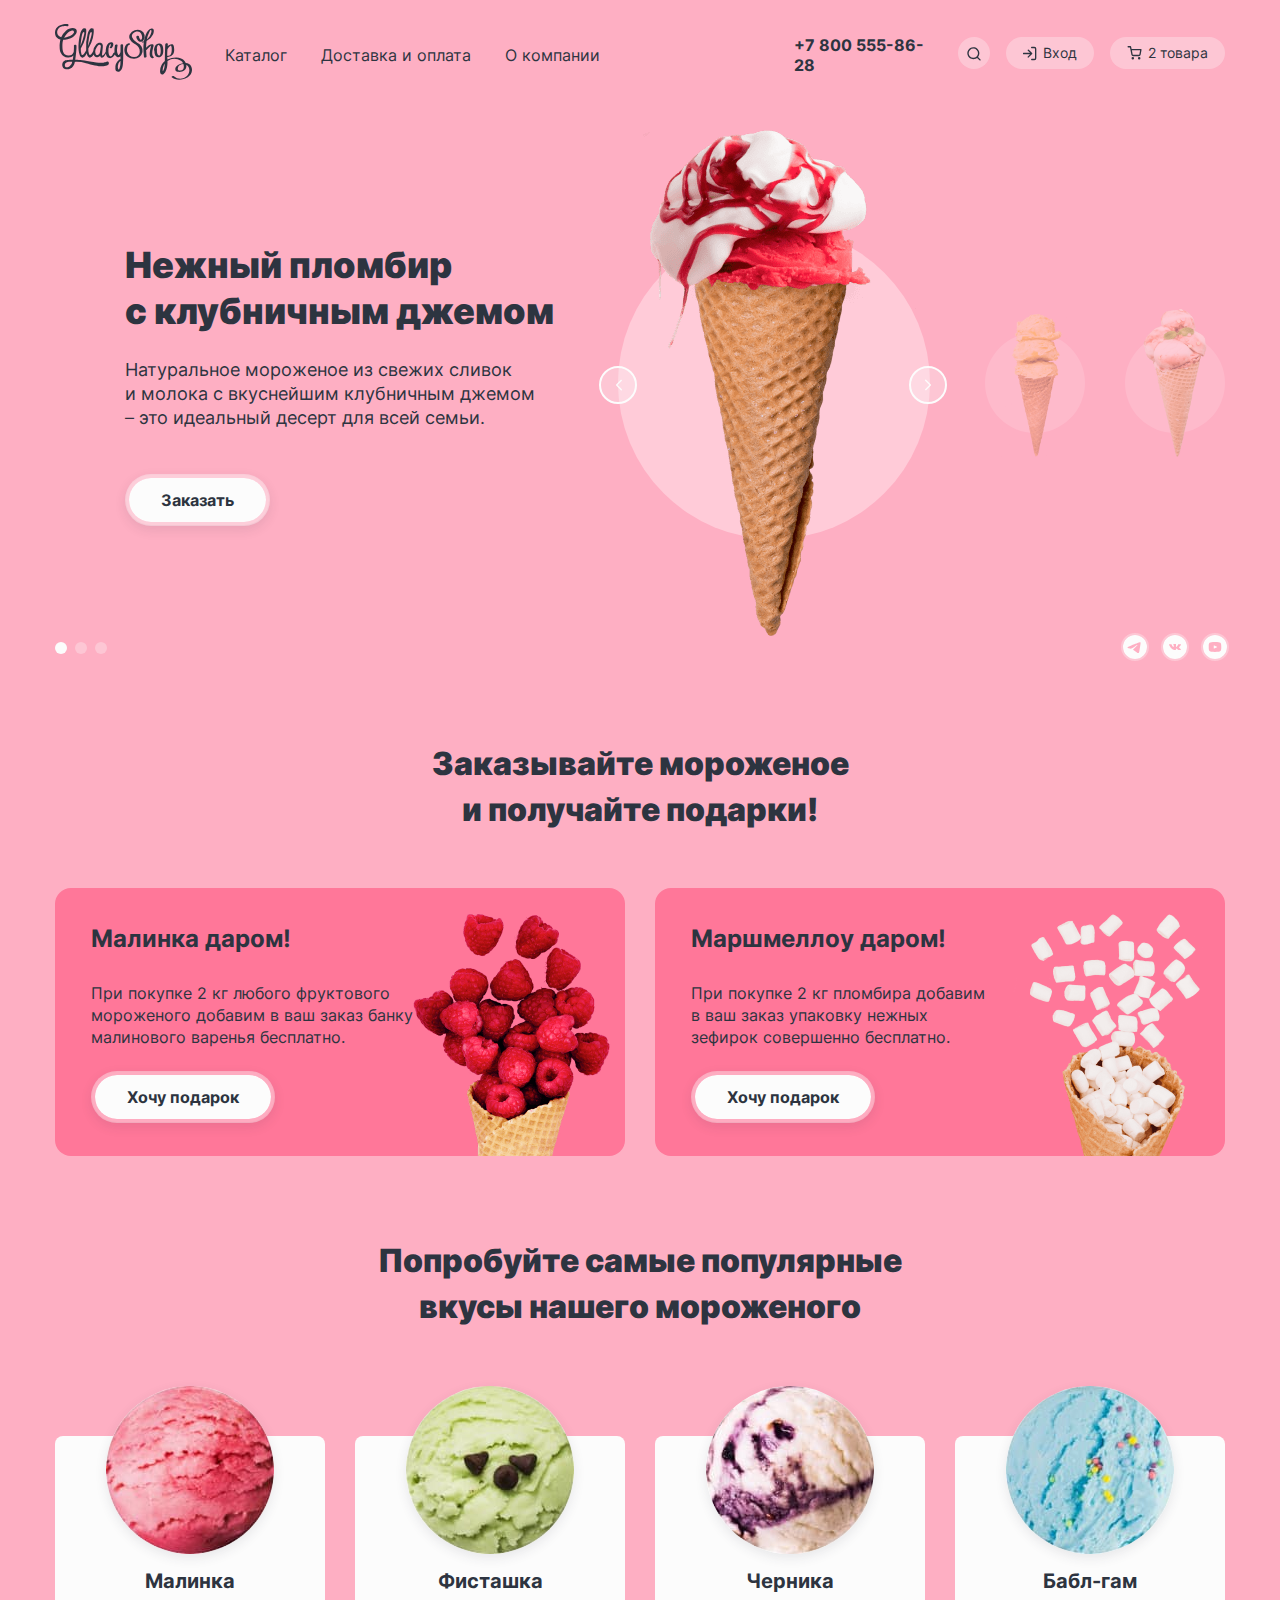
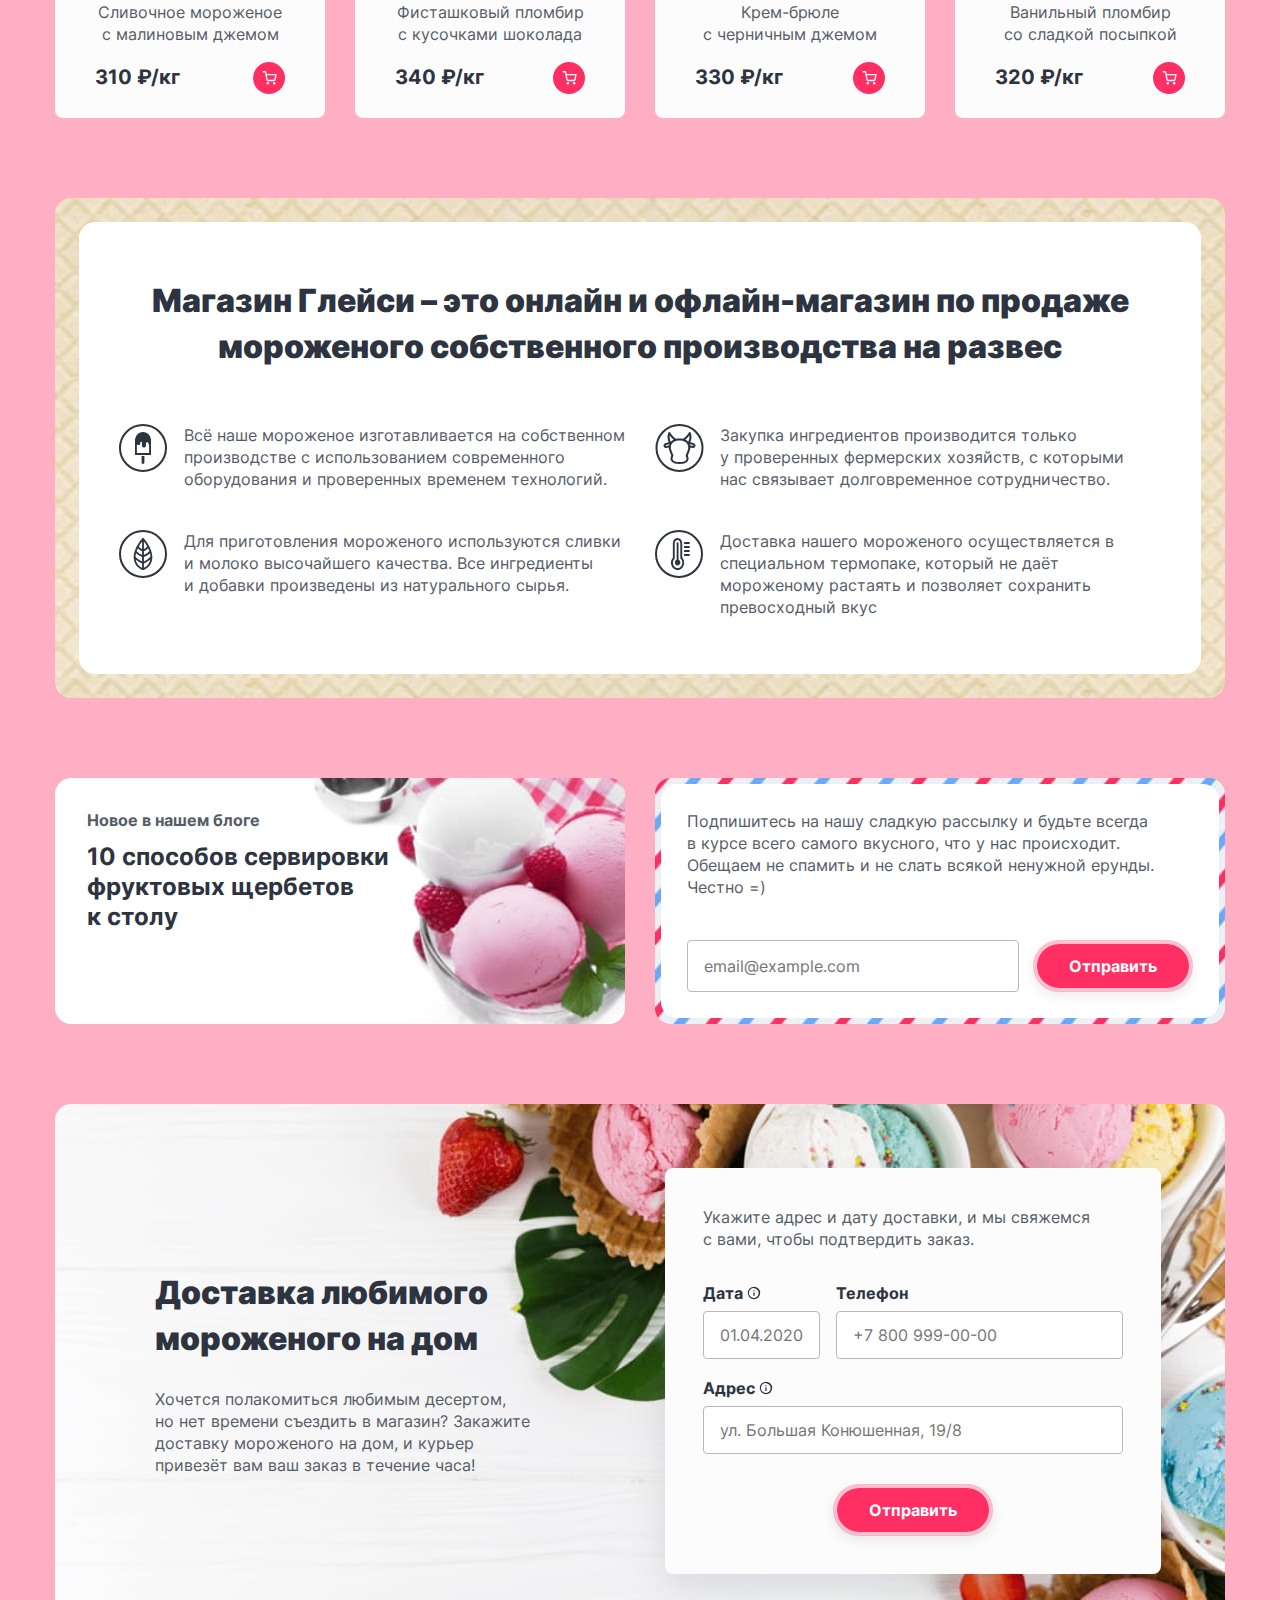
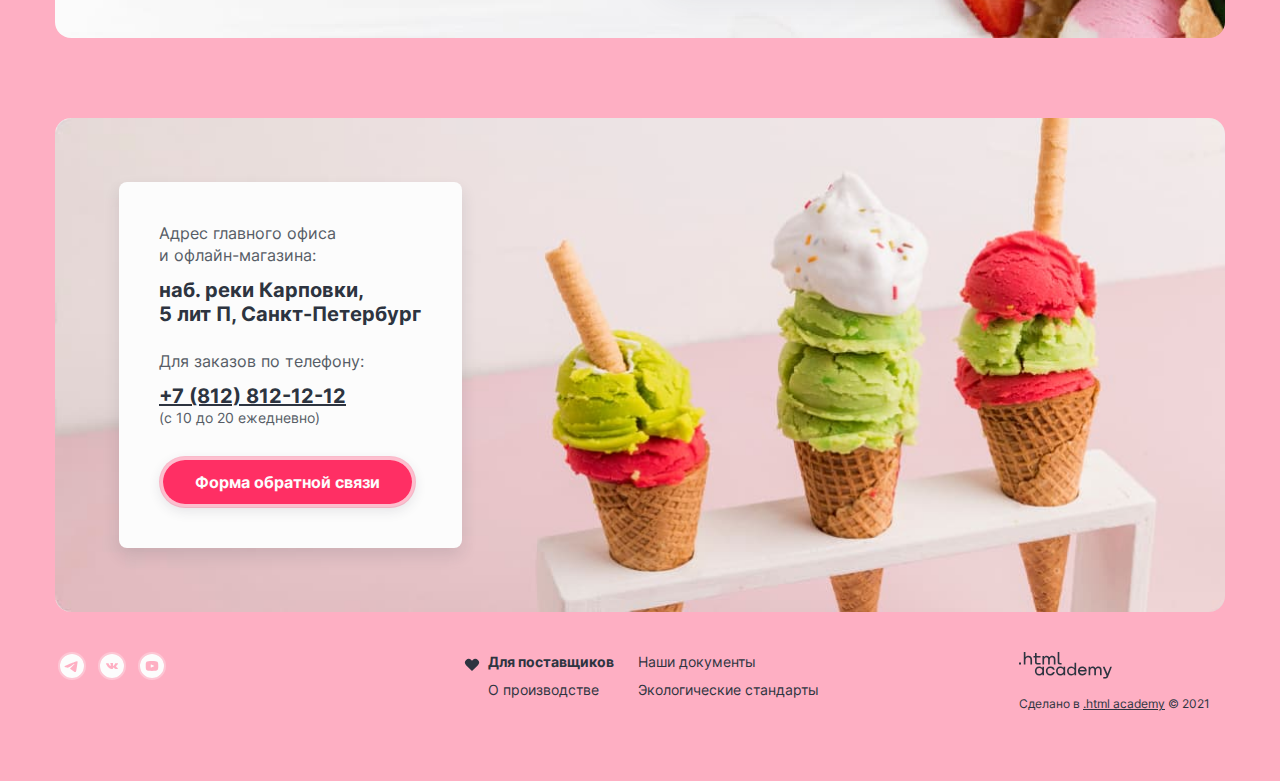
==== commit eea857e0: "Merge pull request #4 from elistratovamaria/master" ====
--- a/index.html
+++ b/index.html
@@ -671,7 +671,10 @@
               placeholder="email@example.com">
             <textarea class="modal-input-comment input modal-input" aria-label="Напишите ваш вопрос в свободной форме"
               rows="6" name="comment" placeholder="В свободной форме"></textarea>
-            <button class="button button-pink modal-submit-button" type="submit">Отправить</button>
+            <button class="button button-pink modal-submit-button" type="submit">
+              <span>Отправить</span>
+              <span class="loader"></span>
+            </button>
           </form>
         </section>
       </div>
--- a/styles/styles.css
+++ b/styles/styles.css
@@ -199,7 +199,13 @@
   border-top-color: var(--deep-dark);
   border-radius: 50%;
   transform: rotate(45deg);
+  animation: rotate 1.5s infinite linear;
   content: "";
+}
+
+@keyframes rotate {
+  from {transform: rotate(0deg);}
+  to {transform: rotate(360deg);}
 }
 
 .button.is-loading .loader {
@@ -247,10 +253,6 @@
 }
 
 /*Input*/
-
-.input {
-  cursor: pointer;
-}
 
 .input:not(:placeholder-shown) {
   color: var(--extra-dark);
@@ -452,6 +454,7 @@
 
 .nav-phone {
   display: block;
+  max-width: 148px;
   margin: 0 16px 0 auto;
   font-size: 16px;
   line-height: 20px;
@@ -551,6 +554,7 @@
   display: flex;
   flex-direction: column;
   justify-content: space-between;
+  margin-bottom: 80px;
 }
 
 .slider-item {
@@ -578,6 +582,8 @@
 }
 
 .slider-item.slider-item-active .slider-img-wrapper {
+  display: flex;
+  align-items: center;
   min-height: 507px;
   height: 100%;
   width: auto;
@@ -588,7 +594,7 @@
 
 .slider-item.slider-item-active .slider-img {
   min-height: 507px;
-  height: 100%;
+  height: auto;
   width: auto;
 }
 
@@ -749,6 +755,7 @@
 }
 
 .slider-pagination-button {
+  padding: 0;
   width: 12px;
   height: 12px;
   background-color: var(--extra-light-3);
@@ -864,7 +871,7 @@
 
 .gifts-title {
   max-width: 450px;
-  margin: 80px auto 55px auto;
+  margin: 0 auto 55px auto;
   text-align: center;
 }
 
@@ -949,6 +956,11 @@
 .catalog-item-img {
   border-radius: 50%;
   box-shadow: 0 4px 12px var(--extra-dark-1);
+  transition: transform .8s ease-in-out;
+}
+
+.catalog-item-img:hover {
+  transform: rotate(360deg);
 }
 
 .catalog-item-title {
@@ -979,6 +991,7 @@
   align-items: center;
   width: 32px;
   height: 32px;
+  padding: 0;
   color: var(--extra-light);
   background-color: var(--extra-bright-pink);
   border: 2px solid var(--extra-bright-pink);
@@ -1014,6 +1027,7 @@
   display: flex;
   justify-content: space-between;
   min-width: 190px;
+  margin-top: auto;
 }
 
 /*About*/
@@ -1067,7 +1081,6 @@
 .news {
   display: flex;
   min-height: 224px;
-  padding: 32px 0 0 32px;
   background-image: url("../images/background-blog.jpg");
   background-size: cover;
   background-repeat: no-repeat;
@@ -1079,6 +1092,7 @@
   display: block;
   width: 100%;
   height: auto;
+  padding: 32px 0 0 32px;
   text-decoration: none;
   color: var(--dark);
 }
@@ -1101,6 +1115,7 @@
 /*Mailing*/
 
 .mailing {
+  display: flex;
   padding: 6px;
   background-image: url("../images/background-mailing.jpg");
   background-repeat: no-repeat;
@@ -1109,6 +1124,8 @@
 }
 
 .mailing-inner {
+  display: flex;
+  flex-direction: column;
   padding: 26px;
   background-color: var(--white);
   border-radius: 16px;
@@ -1122,6 +1139,7 @@
   display: flex;
   justify-content: space-between;
   min-width: 506px;
+  margin-top: auto;
 }
 
 .mailing-form-input {
@@ -1152,6 +1170,7 @@
   display: flex;
   flex-direction: column;
   justify-content: center;
+  flex: 0 0 auto;
   max-width: 375px;
   margin-right: 135px;
 }
@@ -1748,7 +1767,12 @@
 }
 
 .pagination-link {
-  padding: 2px 6px;
+  display: flex;
+  justify-content: center;
+  align-items: center;
+  width: 25px;
+  height: 25px;
+  padding: 0;
   font-size: 16px;
   line-height: 20px;
   color: var(--extra-dark);
